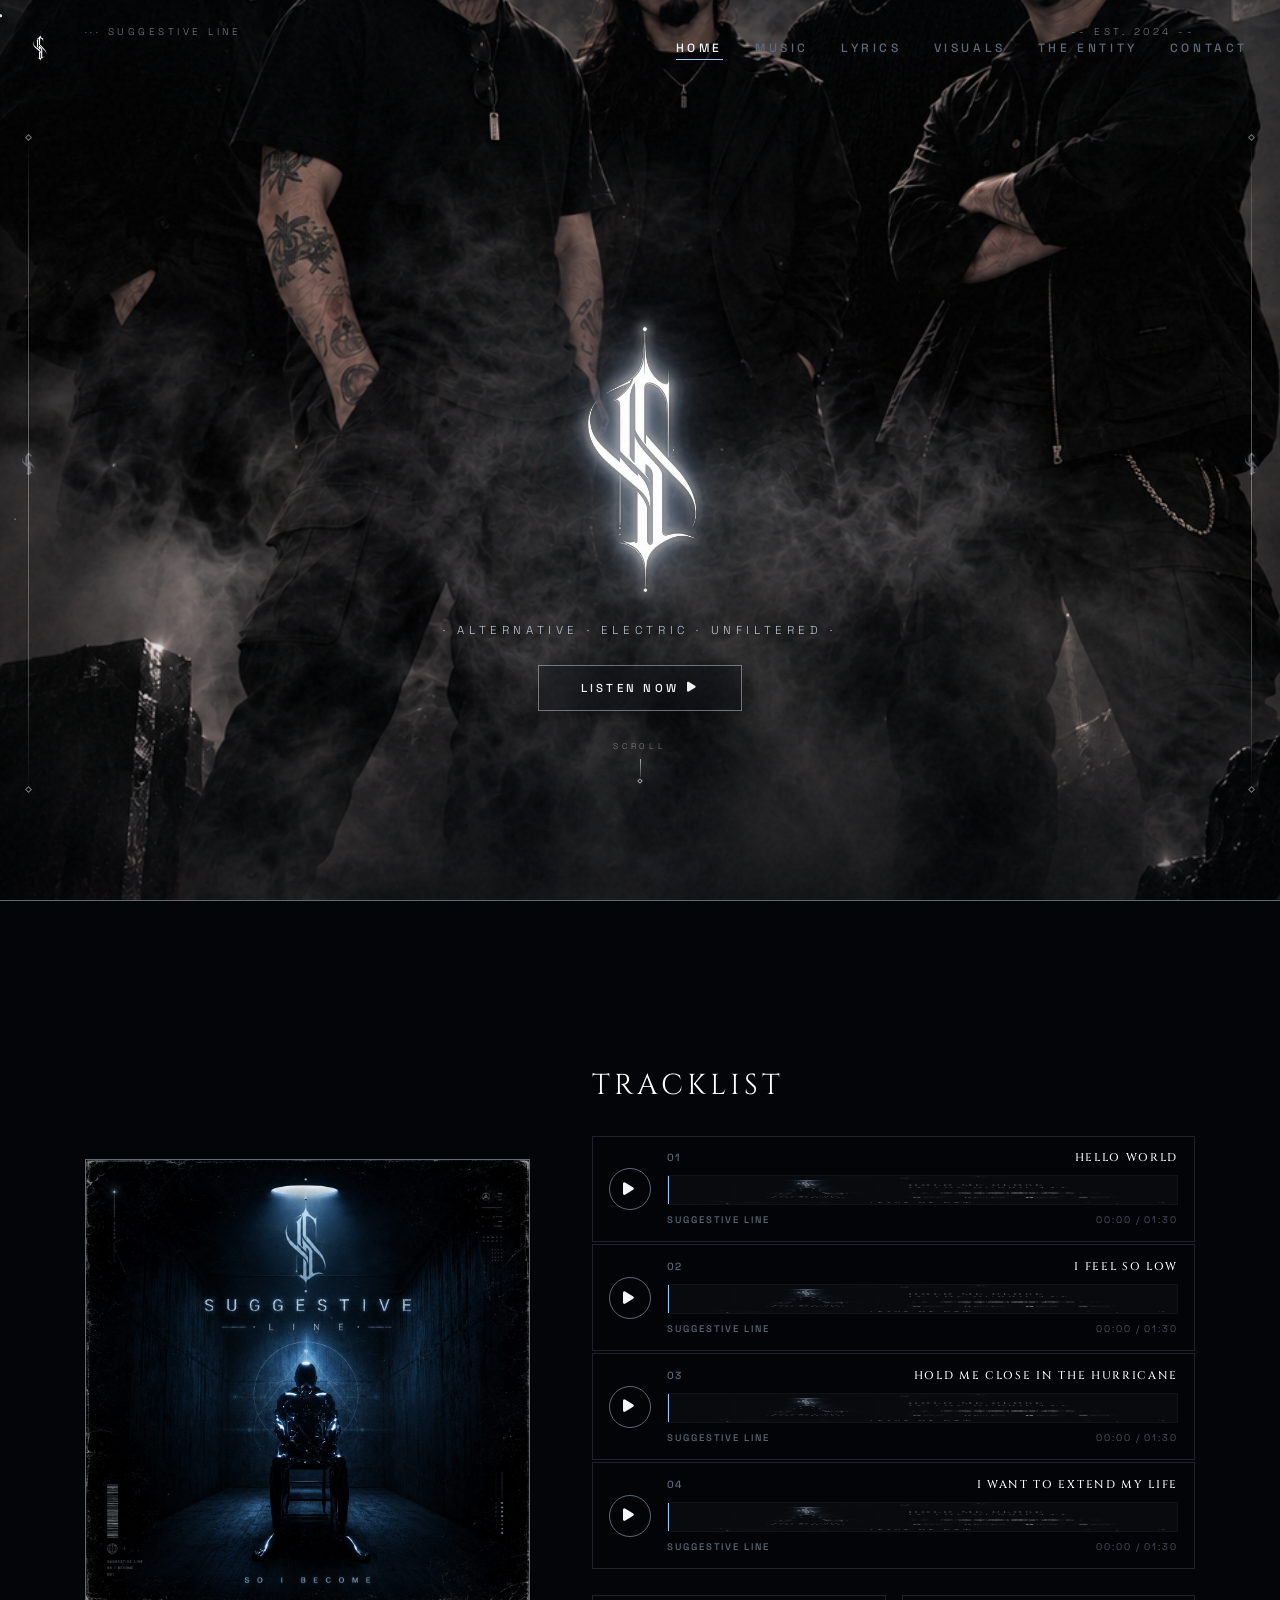
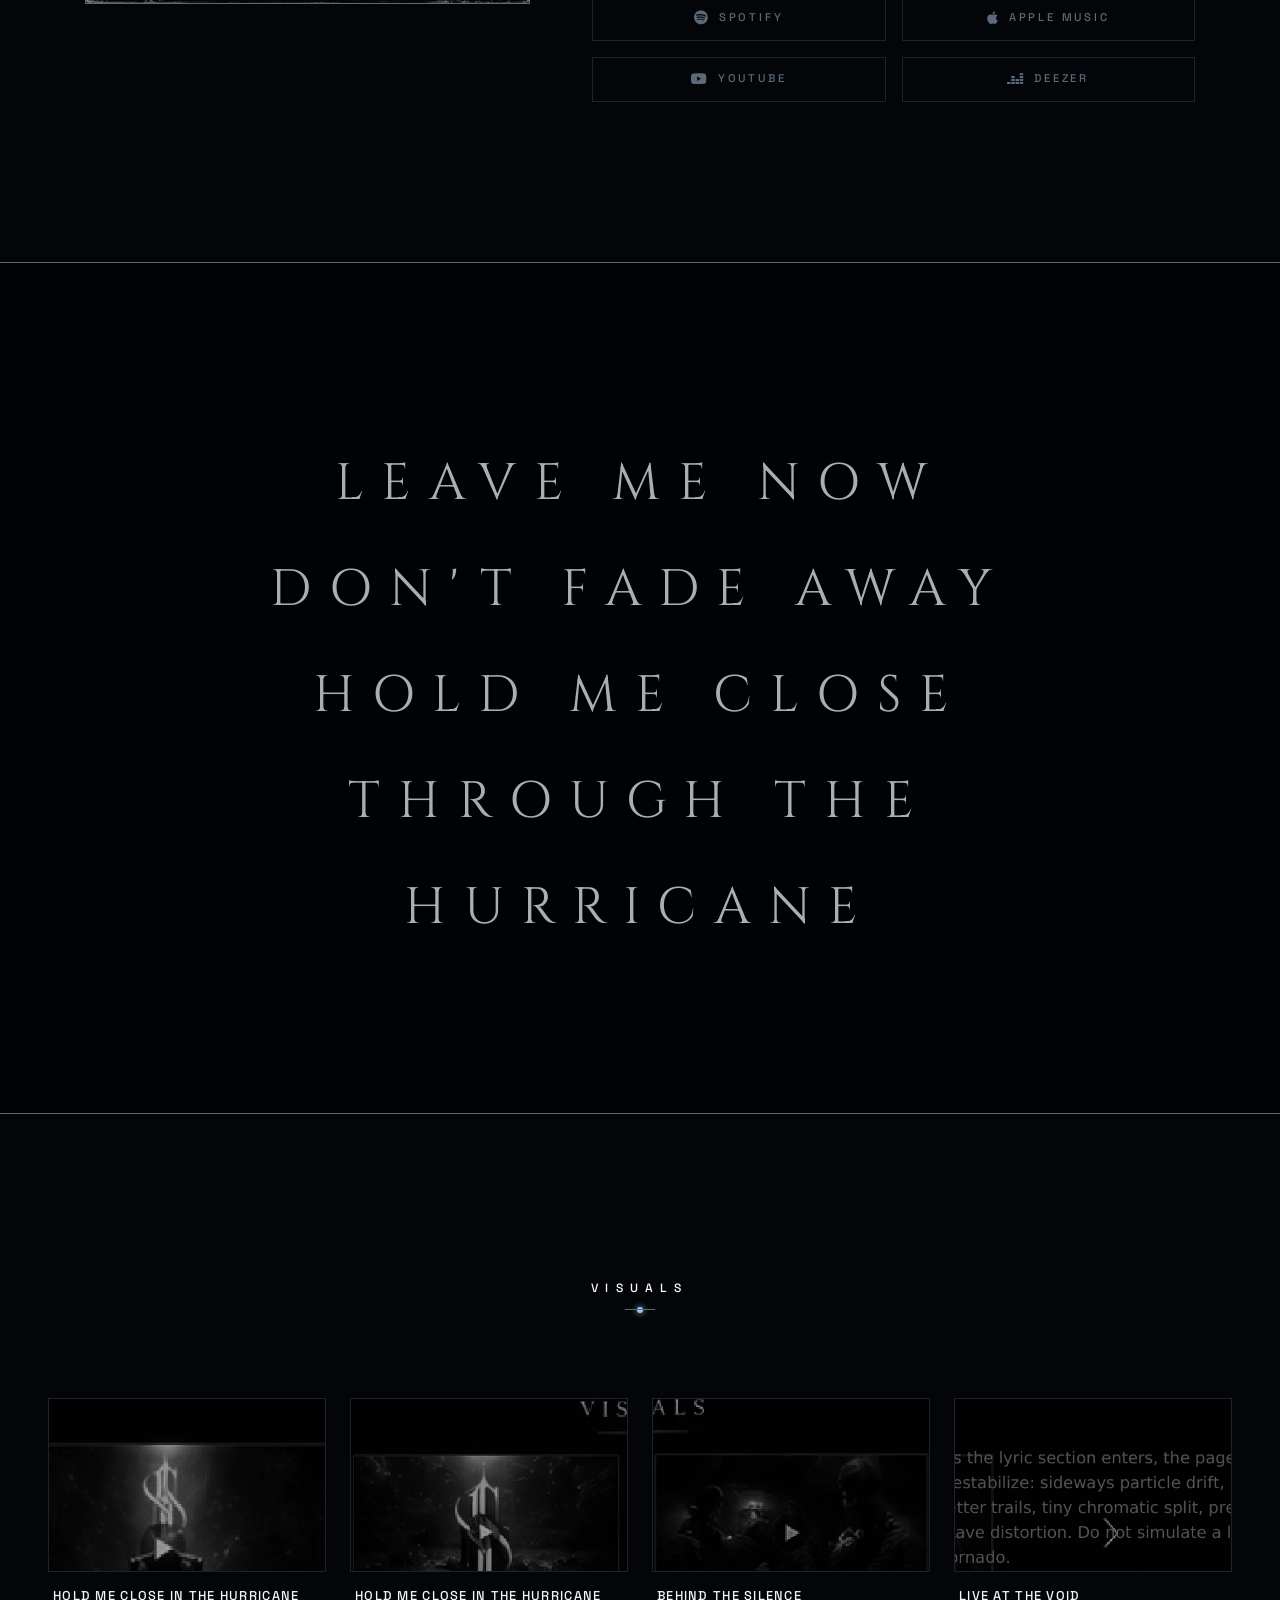
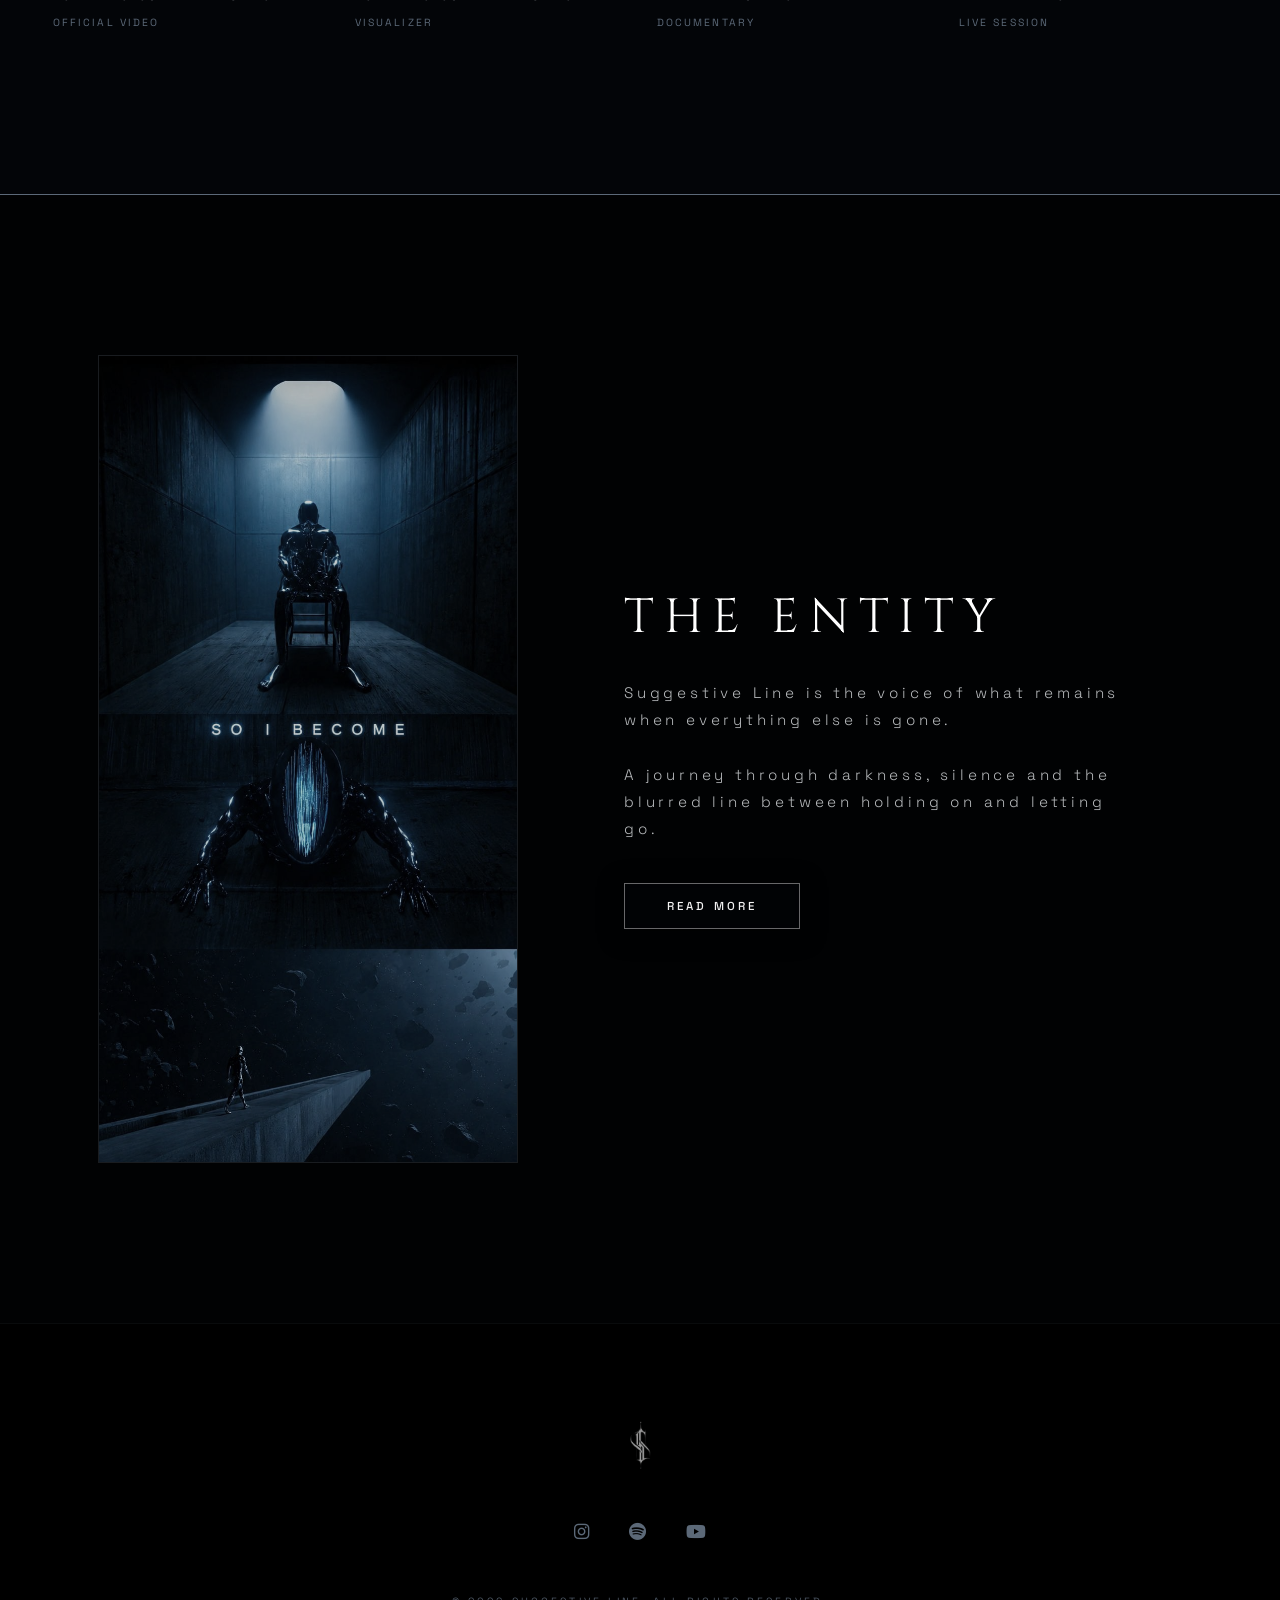
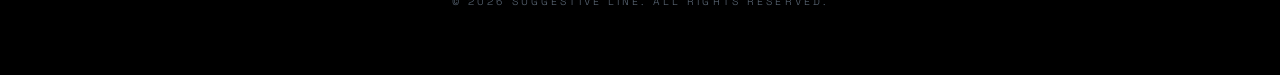
==== index.html @ e1aac6f3 "Lower hero logo and controls to clear vocalist face" ====
<!DOCTYPE html>
<html lang="en">
<head>
    <meta charset="UTF-8">
    <meta name="viewport" content="width=device-width, initial-scale=1.0">
    <title>SUGGESTIVE LINE - Hold Me Close in the Hurricane</title>
    
    <!-- SEO Meta Tags -->
    <meta name="description" content="Official website of Suggestive Line. Listen to the new single 'Hold Me Close in the Hurricane'. Atmospheric progressive metal / sci-fi brutalist visual experience.">
    <meta name="keywords" content="Suggestive Line, Hold Me Close in the Hurricane, Progressive Metal, Atmospheric Metal, Sci-fi metal, New Single, Visualizer">
    
    <!-- Google Fonts -->
    <link rel="preconnect" href="https://fonts.googleapis.com">
    <link rel="preconnect" href="https://fonts.gstatic.com" crossorigin>
    
    <!-- Bootstrap 4.6.2 CSS -->
    <link rel="stylesheet" href="https://cdn.jsdelivr.net/npm/bootstrap@4.6.2/dist/css/bootstrap.min.css" integrity="sha384-xOolHFLEh07PJGoPkLv1IbcEPTNtaed2xpHsD9ESMhqIYd0nLMwNLD69Npy4HI+N" crossorigin="anonymous">
    
    <!-- FontAwesome Icons -->
    <link rel="stylesheet" href="https://cdnjs.cloudflare.com/ajax/libs/font-awesome/6.4.0/css/all.min.css">
    
    <!-- Custom Style Sheet -->
    <link rel="stylesheet" href="style.css?v=9.1">
</head>
<body>

    <!-- Fixed Header Navigation -->
    <nav class="sl-navbar navbar navbar-expand-lg d-flex justify-content-between align-items-center">
        <!-- Logo Brand Mark -->
        <a class="navbar-brand m-0" href="#home" id="nav-brand-logo">
            <img src="assets/logo_transparent.png" alt="Suggestive Line Sigil Logo" class="logo-img">
        </a>
        
        <!-- Mobile Center Editorial Header -->
        <div class="sl-nav-center-brand d-block d-lg-none">
            <span>· SUGGESTIVE LINE ·</span>
        </div>
        
        <!-- Navigation Menu Links -->
        <ul class="sl-nav-links" id="navbar-menu">
            <li><a class="sl-nav-link active" href="#home">HOME</a></li>
            <li><a class="sl-nav-link" href="#music">MUSIC</a></li>
            <li><a class="sl-nav-link" href="#lyrics">LYRICS</a></li>
            <li><a class="sl-nav-link" href="#visuals">VISUALS</a></li>
            <li><a class="sl-nav-link" href="#entity">THE ENTITY</a></li>
            <li><a class="sl-nav-link" href="#contact">CONTACT</a></li>
        </ul>
        
        <!-- Mobile Menu Toggle Button -->
        <button class="sl-menu-toggle" id="menu-toggle-btn" aria-label="Toggle Navigation Menu">
            <i class="fas fa-bars"></i>
        </button>
    </nav>

    <!-- 02 HOMEPAGE HERO SECTION -->
    <section id="home" class="hero-section">
        <!-- 1. Background Layer: Pure Band Photography without UI elements -->
        <div class="hero-bg-container">
            <picture class="hero-picture">
                <source media="(max-width: 768px)" srcset="assets/hero_band_mobile.png?v=8.0">
                <source media="(orientation: portrait) and (max-width: 1024px)" srcset="assets/hero_band_mobile.png?v=8.0">
                <img src="assets/hero_band.jpg?v=8.0" alt="Suggestive Line Band" class="hero-band-bg">
            </picture>
        </div>
        
        <!-- 2. Dark Cinematic Lighting & Vignette Overlay -->
        <div class="hero-vignette-overlay"></div>
        
        <!-- 3. Atmospheric Dust Particles Canvas -->
        <canvas id="particles-canvas"></canvas>
        
        <!-- 4. Subtle Editorial Frame Decorations (Pure Code / CSS) -->
        <div class="hero-frame-decorations" aria-hidden="true">
            <div class="hero-frame-line hero-frame-left">
                <span class="hero-frame-marker top"></span>
                <span class="hero-frame-sigil center"><img src="assets/logo_transparent.png" alt="" class="frame-mini-logo"></span>
                <span class="hero-frame-marker bottom"></span>
            </div>
            <div class="hero-frame-line hero-frame-right">
                <span class="hero-frame-marker top"></span>
                <span class="hero-frame-sigil center"><img src="assets/logo_transparent.png" alt="" class="frame-mini-logo"></span>
                <span class="hero-frame-marker bottom"></span>
            </div>
            <div class="hero-top-editorial-left d-none d-md-block">··· SUGGESTIVE LINE</div>
            <div class="hero-top-editorial-right d-none d-md-block">-- EST. 2024 --</div>
        </div>
        
        <!-- 5. Interactive Central UI Content Layer (Logo, Tagline, Button, Scroll) -->
        <div class="hero-content-layer">
            <!-- Central Glowing SL Sigil Logo -->
            <div class="hero-main-logo-container">
                <img src="assets/logo_transparent.png" alt="Suggestive Line Sigil" class="hero-main-logo">
            </div>
            
            <!-- Band Tagline -->
            <p class="hero-tagline">· ALTERNATIVE · ELECTRIC · UNFILTERED ·</p>
            
            <!-- Single Interactive LISTEN NOW Button -->
            <div class="hero-btn-container">
                <button type="button" class="btn-sl hero-listen-btn" id="hero-play-btn" aria-label="Listen to Single">
                    LISTEN NOW <i class="fas fa-play ml-2"></i>
                </button>
            </div>
            
            <!-- Interactive Scroll Indicator -->
            <a href="#music" class="hero-scroll-indicator" aria-label="Scroll to music section">
                <span class="scroll-text">SCROLL</span>
                <span class="scroll-line"></span>
                <span class="scroll-diamond"></span>
            </a>
        </div>
    </section>

    <!-- 03 MUSIC / TRACKLIST SECTION -->
    <section id="music" class="single-section section-padding border-top-steel">
        <div class="container">
            <div class="row align-items-center">
                <!-- Left: Square Cover Art -->
                <div class="col-lg-5 col-12 d-flex justify-content-center mb-4 mb-lg-0">
                    <div class="artwork-container">
                        <img src="assets/cover.png" alt="Hold Me Close in the Hurricane - Album Art" class="artwork-img">
                    </div>
                </div>
                
                <!-- Right: Tracklist Player + Streaming -->
                <div class="col-lg-7 col-12">
                    <div class="release-content text-spaced">
                        <h2 class="release-title font-heading text-white" style="font-size: clamp(1.2rem, 2.5vw, 1.8rem); margin-bottom: 2rem;">TRACKLIST</h2>
                        
                        <!-- Hidden audio elements -->
                        <audio id="track-audio-0" preload="auto"><source src="assets/track_01_hello_world.mp3" type="audio/mpeg"></audio>
                        <audio id="track-audio-1" preload="auto"><source src="assets/track_02_i_feel_so_low.mp3" type="audio/mpeg"></audio>
                        <audio id="track-audio-2" preload="auto"><source src="assets/audio.mp3" type="audio/mpeg"></audio>
                        <audio id="track-audio-3" preload="auto"><source src="assets/track_04_extend_my_life.mp3" type="audio/mpeg"></audio>

                        <!-- Track 1: Hello World -->
                        <div class="sc-player track-player" data-track-index="0">
                            <button class="sc-play-btn track-play-btn" data-track-index="0" aria-label="Play Hello World">
                                <i class="fas fa-play"></i>
                            </button>
                            <div class="sc-player-body">
                                <div class="sc-track-info">
                                    <span class="sc-track-number">01</span>
                                    <span class="sc-track-title font-heading text-white">HELLO WORLD</span>
                                </div>
                                <div class="sc-waveform-container track-waveform" data-track-index="0">
                                    <div class="sc-waveform-progress track-progress" data-track-index="0"></div>
                                    <img src="assets/waveform_transparent.png" alt="Waveform" class="sc-waveform-img">
                                </div>
                                <div class="sc-meta">
                                    <span class="sc-artist">SUGGESTIVE LINE</span>
                                    <span class="sc-time track-time" data-track-index="0">00:00 / 01:30</span>
                                </div>
                            </div>
                        </div>

                        <!-- Track 2: I Feel So Low -->
                        <div class="sc-player track-player" data-track-index="1">
                            <button class="sc-play-btn track-play-btn" data-track-index="1" aria-label="Play I Feel So Low">
                                <i class="fas fa-play"></i>
                            </button>
                            <div class="sc-player-body">
                                <div class="sc-track-info">
                                    <span class="sc-track-number">02</span>
                                    <span class="sc-track-title font-heading text-white">I FEEL SO LOW</span>
                                </div>
                                <div class="sc-waveform-container track-waveform" data-track-index="1">
                                    <div class="sc-waveform-progress track-progress" data-track-index="1"></div>
                                    <img src="assets/waveform_transparent.png" alt="Waveform" class="sc-waveform-img">
                                </div>
                                <div class="sc-meta">
                                    <span class="sc-artist">SUGGESTIVE LINE</span>
                                    <span class="sc-time track-time" data-track-index="1">00:00 / 01:30</span>
                                </div>
                            </div>
                        </div>

                        <!-- Track 3: Hold Me Close in the Hurricane -->
                        <div class="sc-player track-player" data-track-index="2">
                            <button class="sc-play-btn track-play-btn" data-track-index="2" aria-label="Play Hold Me Close in the Hurricane">
                                <i class="fas fa-play"></i>
                            </button>
                            <div class="sc-player-body">
                                <div class="sc-track-info">
                                    <span class="sc-track-number">03</span>
                                    <span class="sc-track-title font-heading text-white">HOLD ME CLOSE IN THE HURRICANE</span>
                                </div>
                                <div class="sc-waveform-container track-waveform" data-track-index="2">
                                    <div class="sc-waveform-progress track-progress" data-track-index="2"></div>
                                    <img src="assets/waveform_transparent.png" alt="Waveform" class="sc-waveform-img">
                                </div>
                                <div class="sc-meta">
                                    <span class="sc-artist">SUGGESTIVE LINE</span>
                                    <span class="sc-time track-time" data-track-index="2">00:00 / 01:30</span>
                                </div>
                            </div>
                        </div>

                        <!-- Track 4: I Want to Extend My Life -->
                        <div class="sc-player track-player" data-track-index="3">
                            <button class="sc-play-btn track-play-btn" data-track-index="3" aria-label="Play I Want to Extend My Life">
                                <i class="fas fa-play"></i>
                            </button>
                            <div class="sc-player-body">
                                <div class="sc-track-info">
                                    <span class="sc-track-number">04</span>
                                    <span class="sc-track-title font-heading text-white">I WANT TO EXTEND MY LIFE</span>
                                </div>
                                <div class="sc-waveform-container track-waveform" data-track-index="3">
                                    <div class="sc-waveform-progress track-progress" data-track-index="3"></div>
                                    <img src="assets/waveform_transparent.png" alt="Waveform" class="sc-waveform-img">
                                </div>
                                <div class="sc-meta">
                                    <span class="sc-artist">SUGGESTIVE LINE</span>
                                    <span class="sc-time track-time" data-track-index="3">00:00 / 01:30</span>
                                </div>
                            </div>
                        </div>
                        
                        <!-- Streaming Platform Buttons -->
                        <div class="streaming-grid mt-4" id="streaming-buttons">
                            <a href="https://spotify.com" target="_blank" rel="noopener noreferrer" class="btn-stream" id="spotify-btn">
                                <i class="fab fa-spotify"></i> SPOTIFY
                            </a>
                            <a href="https://music.apple.com" target="_blank" rel="noopener noreferrer" class="btn-stream" id="apple-btn">
                                <i class="fab fa-apple"></i> APPLE MUSIC
                            </a>
                            <a href="https://www.youtube.com/@SuggestiveLine" target="_blank" rel="noopener noreferrer" class="btn-stream" id="youtube-btn">
                                <i class="fab fa-youtube"></i> YOUTUBE
                            </a>
                            <a href="https://deezer.com" target="_blank" rel="noopener noreferrer" class="btn-stream" id="deezer-btn">
                                <i class="fab fa-deezer"></i> DEEZER
                            </a>
                        </div>
                    </div>
                </div>
            </div>
        </div>
    </section>

    <!-- 04 LYRICS / HURRICANE STRIP SECTION -->
    <section id="lyrics" class="lyrics-section section-padding border-top-steel border-bottom-steel">
        <!-- Floating Canvas Particles -->
        <canvas id="particles-canvas-lyrics" style="position: absolute; top:0; left:0; width:100%; height:100%; pointer-events:none; z-index:1; opacity: 0.4;"></canvas>
        
        <div class="container">
            <div class="lyrics-container" id="lyrics-sync-container">
                <!-- Large Spaced Lyrics (5 Lines matching their layout) -->
                <div class="lyric-line" data-time="3.5">LEAVE ME NOW</div>
                <div class="lyric-line" data-time="7.0">DON'T FADE AWAY</div>
                <div class="lyric-line" data-time="10.5">HOLD ME CLOSE</div>
                <div class="lyric-line" data-time="14.0">THROUGH THE</div>
                <div class="lyric-line" data-time="18.0">HURRICANE</div>
            </div>
        </div>
    </section>

    <!-- 05 VISUALS GALLERY SECTION -->
    <section id="visuals" class="visuals-section section-padding">
        <div class="container-fluid px-md-5">
            <!-- Centered Header -->
            <div class="section-title-wrapper text-spaced">
                <h2 class="section-title text-white">VISUALS</h2>
            </div>
            
            <!-- Video Cards Row -->
            <div class="video-grid">
                <!-- Card 1 -->
                <div class="video-card" id="video-card-1">
                    <div class="video-thumbnail-wrapper">
                        <img src="assets/video_card_1.png" alt="Hold Me Close in the Hurricane Official Video Thumbnail" class="video-img">
                        <div class="video-play-overlay">
                            <div class="video-play-btn"><i class="fas fa-play"></i></div>
                        </div>
                    </div>
                    <div class="video-info text-spaced">
                        <h3 class="video-title">Hold Me Close in the Hurricane</h3>
                        <span class="video-category">Official Video</span>
                    </div>
                </div>
                
                <!-- Card 2 -->
                <div class="video-card" id="video-card-2">
                    <div class="video-thumbnail-wrapper">
                        <img src="assets/video_card_2.png" alt="Hold Me Close in the Hurricane Visualizer Thumbnail" class="video-img">
                        <div class="video-play-overlay">
                            <div class="video-play-btn"><i class="fas fa-play"></i></div>
                        </div>
                    </div>
                    <div class="video-info text-spaced">
                        <h3 class="video-title">Hold Me Close in the Hurricane</h3>
                        <span class="video-category">Visualizer</span>
                    </div>
                </div>
                
                <!-- Card 3 -->
                <div class="video-card" id="video-card-3">
                    <div class="video-thumbnail-wrapper">
                        <img src="assets/video_card_3.png" alt="Behind the Silence Documentary Thumbnail" class="video-img">
                        <div class="video-play-overlay">
                            <div class="video-play-btn"><i class="fas fa-play"></i></div>
                        </div>
                    </div>
                    <div class="video-info text-spaced">
                        <h3 class="video-title">Behind the Silence</h3>
                        <span class="video-category">Documentary</span>
                    </div>
                </div>
                
                <!-- Card 4 -->
                <div class="video-card" id="video-card-4">
                    <div class="video-thumbnail-wrapper">
                        <img src="assets/video_card_4.png" alt="Live at the Void Live Session Thumbnail" class="video-img">
                        <div class="video-play-overlay">
                            <div class="video-play-btn"><i class="fas fa-play"></i></div>
                        </div>
                    </div>
                    <div class="video-info text-spaced">
                        <h3 class="video-title">Live at the Void</h3>
                        <span class="video-category">Live Session</span>
                    </div>
                </div>
            </div>
        </div>
    </section>

    <!-- 06 THE ENTITY SECTION -->
    <section id="entity" class="entity-section section-padding border-top-steel">
        <div class="container">
            <div class="row align-items-center">
                <!-- Left: Portrait Character Art -->
                <div class="col-lg-5 col-12 d-flex justify-content-center">
                    <div class="entity-portrait-container">
                        <img src="assets/entity_portrait.png" alt="Faceless entity portrait in shadows" class="entity-portrait-img">
                    </div>
                </div>
                
                <!-- Right: Lore manifesto -->
                <div class="col-lg-7 col-12">
                    <div class="entity-content">
                        <h2 class="entity-heading font-heading text-white text-spaced">THE ENTITY</h2>
                        <p class="entity-copy text-spaced">
                            Suggestive Line is the voice of what remains when everything else is gone.<br><br>
                            A journey through darkness, silence and the blurred line between holding on and letting go.
                        </p>
                        <div>
                            <a href="#contact" class="btn-sl" id="read-more-btn">READ MORE</a>
                        </div>
                    </div>
                </div>
            </div>
        </div>
    </section>

    <!-- CONTACT / FOOTER SECTION -->
    <section id="contact" class="footer-section">
        <div class="container text-center">
            <!-- Center Sigil -->
            <div class="footer-logo-container">
                <a href="#home">
                    <img src="assets/logo_transparent.png" alt="Suggestive Line Sigil" class="footer-logo">
                </a>
            </div>
            
            <!-- Social links -->
            <ul class="footer-social-links">
                <li><a href="https://www.instagram.com/suggestiveline" target="_blank" rel="noopener noreferrer" class="footer-social-link" aria-label="Instagram"><i class="fab fa-instagram"></i></a></li>
                <li><a href="https://open.spotify.com" target="_blank" rel="noopener noreferrer" class="footer-social-link" aria-label="Spotify"><i class="fab fa-spotify"></i></a></li>
                <li><a href="https://www.youtube.com/@SuggestiveLine" target="_blank" rel="noopener noreferrer" class="footer-social-link" aria-label="YouTube"><i class="fab fa-youtube"></i></a></li>
            </ul>
            
            <!-- Quiet Copyright -->
            <p class="footer-legal m-0 text-spaced">
                &copy; 2026 SUGGESTIVE LINE. ALL RIGHTS RESERVED.
            </p>
        </div>
    </section>

    <!-- Interactive Lightbox Video Modal -->
    <div class="sl-video-modal" id="video-lightbox-modal">
        <div class="sl-video-modal-content">
            <button class="sl-video-modal-close" aria-label="Close Video modal">CLOSE [X]</button>
            <iframe class="sl-video-modal-iframe" src="" allow="autoplay; encrypted-media" allowfullscreen></iframe>
        </div>
    </div>

    <!-- Bootstrap 4 dependencies and script -->
    <script src="https://cdn.jsdelivr.net/npm/jquery@3.5.1/dist/jquery.slim.min.js" integrity="sha384-DfXdz2htPH0lsSSs5nCTpuj/zy4C+OGpamoFVy38MVBnE+IbbVYUew+OrCXaRkfj" crossorigin="anonymous"></script>
    <script src="https://cdn.jsdelivr.net/npm/bootstrap@4.6.2/dist/js/bootstrap.bundle.min.js" integrity="sha384-Fy6S3B9q64WdZWQUiU+q4/2Lc9npb8tCaSX9FK7E8HnRr0Jz8D6OP9dO5Vg3Q9ct" crossorigin="anonymous"></script>
    
    <!-- Custom JavaScript Interactions -->
    <script src="script.js?v=9.0"></script>
    
    <!-- Audio-lyrics bridge script (Optional extra for lyrics canvas) -->
    <script>
        // Set up separate lyrics section particle flow (slower, floating drift)
        const canvasL = document.getElementById("particles-canvas-lyrics");
        if (canvasL) {
            const ctxL = canvasL.getContext("2d");
            let particlesL = [];
            
            const resizeL = () => {
                canvasL.width = canvasL.parentElement.offsetWidth;
                canvasL.height = canvasL.parentElement.offsetHeight;
            };
            resizeL();
            window.addEventListener("resize", resizeL);
            
            class FloatingDebris {
                constructor() {
                    this.reset();
                    this.y = Math.random() * canvasL.height;
                }
                reset() {
                    this.x = Math.random() * canvasL.width;
                    this.y = canvasL.height + 20;
                    this.size = Math.random() * 2 + 0.5;
                    this.speedY = -(Math.random() * 0.4 + 0.1);
                    this.speedX = Math.random() * 0.4 - 0.2;
                    this.opacity = Math.random() * 0.3 + 0.1;
                }
                update() {
                    this.y += this.speedY;
                    this.x += this.speedX;
                    if (this.y < -20 || this.x < -20 || this.x > canvasL.width + 20) {
                        this.reset();
                    }
                }
                draw() {
                    ctxL.beginPath();
                    ctxL.fillStyle = `rgba(157, 199, 255, ${this.opacity})`;
                    ctxL.arc(this.x, this.y, this.size, 0, Math.PI*2);
                    ctxL.fill();
                }
            }
            
            for(let i=0; i<30; i++) {
                particlesL.push(new FloatingDebris());
            }
            
            const animateL = () => {
                ctxL.clearRect(0, 0, canvasL.width, canvasL.height);
                particlesL.forEach(p => {
                    p.update();
                    p.draw();
                });
                requestAnimationFrame(animateL);
            };
            
            if(!window.matchMedia("(prefers-reduced-motion: reduce)").matches) {
                animateL();
            }
        }
    </script>
</body>
</html>
---- style.css ----
/*
  SUGGESTIVE LINE - WEB STYLE SHEET
  Visual System + Web Direction
  Mood: Dark, brutalist editorial, cinematic atmospheric sci-fi.
*/

@import url('https://fonts.googleapis.com/css2?family=Cinzel:wght@400;600;700&family=Space+Grotesk:wght@300;400;500;700&display=swap');

:root {
    --void: #030508;
    --bone-white: #F4F7FA;
    --spectral-blue: #9DC7FF;
    --spectral-blue-glow: rgba(157, 199, 255, 0.45);
    --steel: #5C6978;
    --steel-dark: #1E232B;
    --transition-slow: all 0.8s cubic-bezier(0.16, 1, 0.3, 1);
    --transition-medium: all 0.4s cubic-bezier(0.16, 1, 0.3, 1);
    --font-heading: 'Cinzel', Georgia, serif;
    --font-ui: 'Space Grotesk', sans-serif;
}

/* Base Settings */
html, body {
    background-color: var(--void);
    color: var(--bone-white);
    font-family: var(--font-ui);
    font-weight: 300;
    margin: 0;
    padding: 0;
    overflow-x: hidden;
    scroll-behavior: smooth;
    line-height: 1.6;
}

/* Subtle Film Grain Texture Overlay */
body::before {
    content: "";
    position: fixed;
    top: 0;
    left: 0;
    width: 100vw;
    height: 100vh;
    opacity: 0.035;
    pointer-events: none;
    z-index: 9999;
    background-image: url("data:image/svg+xml,%3Csvg viewBox='0 0 200 200' xmlns='http://www.w3.org/2000/svg'%3E%3Cfilter id='noiseFilter'%3E%3CfeTurbulence type='fractalNoise' baseFrequency='0.85' numOctaves='3' stitchTiles='stitch'/%3E%3C/filter%3E%3Crect width='100%25' height='100%25' filter='url(%23noiseFilter)'/%3E%3C/svg%3E");
}

/* Scrollbar Style */
::-webkit-scrollbar {
    width: 5px;
    height: 5px;
}
::-webkit-scrollbar-track {
    background: var(--void);
}
::-webkit-scrollbar-thumb {
    background: var(--steel);
    border-radius: 2px;
}
::-webkit-scrollbar-thumb:hover {
    background: var(--spectral-blue);
}

/* Utility Layouts & Typography */
.text-spaced {
    letter-spacing: 0.25em;
}
.text-spaced-lg {
    letter-spacing: 0.45em;
}
.text-steel {
    color: var(--steel);
}
.text-spectral {
    color: var(--spectral-blue);
}
.font-heading {
    font-family: var(--font-heading);
}
.border-steel {
    border: 1px solid var(--steel);
}
.border-bottom-steel {
    border-bottom: 1px solid var(--steel);
}
.border-top-steel {
    border-top: 1px solid var(--steel);
}

/* Custom Spacing */
.section-padding {
    padding-top: 10rem;
    padding-bottom: 10rem;
}
@media (max-width: 768px) {
    .section-padding {
        padding-top: 6rem;
        padding-bottom: 6rem;
    }
}

/* Floating Particles Canvas */
#particles-canvas {
    position: absolute;
    top: 0;
    left: 0;
    width: 100%;
    height: 100%;
    pointer-events: none;
    z-index: 5;
}

/* Fixed Navigation Header */
.sl-navbar {
    position: fixed;
    top: 0;
    left: 0;
    width: 100%;
    z-index: 1000;
    padding: 1.5rem 2rem;
    transition: var(--transition-medium);
    border-bottom: 1px solid transparent;
}
.sl-navbar.scrolled {
    background-color: rgba(3, 5, 8, 0.85);
    backdrop-filter: blur(12px);
    -webkit-backdrop-filter: blur(12px);
    padding: 1rem 2rem;
    border-bottom: 1px solid rgba(92, 105, 120, 0.15);
}
.sl-navbar .navbar-brand img {
    height: 35px;
    width: auto;
    transition: var(--transition-slow);
    filter: drop-shadow(0 0 0px transparent);
}
.sl-navbar .navbar-brand:hover img {
    transform: scale(1.05);
    filter: drop-shadow(0 0 10px var(--spectral-blue-glow));
}
.sl-nav-links {
    list-style: none;
    margin: 0;
    padding: 0;
    display: flex;
    gap: 2rem;
}
.sl-nav-link {
    font-size: 0.75rem;
    font-weight: 500;
    text-transform: uppercase;
    letter-spacing: 0.3em;
    color: var(--steel);
    text-decoration: none !important;
    transition: var(--transition-medium);
    position: relative;
    padding-bottom: 4px;
}
.sl-nav-link::after {
    content: "";
    position: absolute;
    bottom: 0;
    left: 0;
    width: 0;
    height: 1px;
    background-color: var(--spectral-blue);
    transition: var(--transition-medium);
}
.sl-nav-link:hover {
    color: var(--bone-white);
}
.sl-nav-link:hover::after {
    width: 100%;
}
.sl-nav-link.active {
    color: var(--bone-white);
}
.sl-nav-link.active::after {
    width: 100%;
}

/* Mobile Menu Toggle */
.sl-menu-toggle {
    display: none;
    background: none;
    border: none;
    color: var(--bone-white);
    font-size: 1.5rem;
    cursor: pointer;
    padding: 0;
}
@media (max-width: 991px) {
    .sl-menu-toggle {
        display: block;
    }
    .sl-nav-links {
        display: none;
        flex-direction: column;
        position: absolute;
        top: 100%;
        left: 0;
        width: 100%;
        background-color: var(--void);
        border-bottom: 1px solid var(--steel);
        padding: 2rem;
        gap: 1.5rem;
    }
    .sl-nav-links.active {
        display: flex;
    }
}

/* Hero Section */
.hero-section {
    position: relative;
    height: 100vh;
    height: 100svh;
    min-height: 700px;
    width: 100%;
    display: flex;
    align-items: center;
    justify-content: center;
    overflow: hidden;
    padding: 0;
    margin: 0;
    background-color: var(--void);
}

/* 1. Background image layer */
.hero-bg-container {
    position: absolute;
    top: 0;
    left: 0;
    width: 100%;
    height: 100%;
    z-index: 1;
    overflow: hidden;
}

.hero-picture {
    display: block;
    width: 100%;
    height: 100%;
}

.hero-band-bg {
    width: 100%;
    height: 100%;
    object-fit: cover;
    object-position: center center;
    display: block;
    user-select: none;
    pointer-events: none;
    filter: contrast(1.03) brightness(0.98);
}

/* Mobile Center Editorial Header in Navbar */
.sl-nav-center-brand {
    font-size: 0.65rem;
    font-weight: 500;
    letter-spacing: 0.35em;
    color: rgba(244, 247, 250, 0.7);
    text-transform: uppercase;
    pointer-events: none;
    user-select: none;
}

/* 2. Subtle Cinematic Lighting & Vignette Overlay */
.hero-vignette-overlay {
    position: absolute;
    top: 0;
    left: 0;
    width: 100%;
    height: 100%;
    z-index: 2;
    pointer-events: none;
    background: linear-gradient(
        180deg,
        rgba(2, 5, 8, 0.35) 0%,
        rgba(2, 5, 8, 0.0) 25%,
        rgba(2, 5, 8, 0.0) 65%,
        rgba(2, 5, 8, 0.5) 100%
    );
}

/* 3. Atmospheric Dust Canvas */
#particles-canvas {
    position: absolute;
    top: 0;
    left: 0;
    width: 100%;
    height: 100%;
    pointer-events: none;
    z-index: 3;
}

/* 4. Editorial Frame Decorations (Pure Code / CSS) */
.hero-frame-decorations {
    position: absolute;
    top: 0;
    left: 0;
    width: 100%;
    height: 100%;
    pointer-events: none;
    z-index: 4;
    overflow: hidden;
}

.hero-frame-line {
    position: absolute;
    top: 15%;
    bottom: 12%;
    width: 1px;
    background: linear-gradient(
        180deg,
        transparent 0%,
        rgba(255, 255, 255, 0.22) 15%,
        rgba(255, 255, 255, 0.35) 50%,
        rgba(255, 255, 255, 0.22) 85%,
        transparent 100%
    );
    display: flex;
    flex-direction: column;
    align-items: center;
    justify-content: space-between;
}
.hero-frame-left {
    left: 28px;
}
.hero-frame-right {
    right: 28px;
}

.hero-frame-marker {
    width: 5px;
    height: 5px;
    border: 1px solid rgba(255, 255, 255, 0.45);
    transform: rotate(45deg);
    background: var(--void);
}
.hero-frame-sigil {
    width: 16px;
    height: auto;
    opacity: 0.5;
    filter: drop-shadow(0 0 4px rgba(157, 199, 255, 0.35));
}
.frame-mini-logo {
    width: 14px;
    height: auto;
    display: block;
}

.hero-top-editorial-left {
    position: absolute;
    top: 24px;
    left: 85px;
    font-family: var(--font-ui);
    font-size: 0.62rem;
    letter-spacing: 0.35em;
    color: rgba(220, 230, 245, 0.55);
    text-transform: uppercase;
}
.hero-top-editorial-right {
    position: absolute;
    top: 24px;
    right: 85px;
    font-family: var(--font-ui);
    font-size: 0.62rem;
    letter-spacing: 0.35em;
    color: rgba(220, 230, 245, 0.55);
    text-transform: uppercase;
}

/* 5. Central UI Content Layer */
.hero-content-layer {
    position: relative;
    z-index: 10;
    display: flex;
    flex-direction: column;
    align-items: center;
    justify-content: center;
    text-align: center;
    width: 100%;
    max-width: 900px;
    padding: 0 1.5rem;
    margin-top: 14vh;
    top: clamp(24px, 4vh, 40px);
}

/* Central Glowing Isotype */
.hero-main-logo-container {
    width: clamp(90px, 9.5vw, 130px);
    max-width: 130px;
    display: flex;
    justify-content: center;
    align-items: center;
    margin-bottom: 0.8rem;
    transition: transform 0.3s ease;
}

.hero-main-logo {
    width: 100%;
    height: auto;
    object-fit: contain;
    filter: 
        drop-shadow(0 0 4px rgba(255, 255, 255, 0.95))
        drop-shadow(0 0 14px rgba(190, 215, 255, 0.55))
        drop-shadow(0 0 32px rgba(140, 180, 220, 0.3));
    animation: logo-aura-breathe 6s ease-in-out infinite alternate;
}

@keyframes logo-aura-breathe {
    0% {
        filter: 
            drop-shadow(0 0 3px rgba(255, 255, 255, 0.85))
            drop-shadow(0 0 12px rgba(190, 215, 255, 0.45))
            drop-shadow(0 0 26px rgba(140, 180, 220, 0.25));
    }
    100% {
        filter: 
            drop-shadow(0 0 5px rgba(255, 255, 255, 1.0))
            drop-shadow(0 0 18px rgba(200, 225, 255, 0.7))
            drop-shadow(0 0 40px rgba(160, 200, 245, 0.45));
    }
}

/* Tagline */
.hero-tagline {
    font-family: var(--font-ui);
    font-size: clamp(0.55rem, 1.0vw, 0.72rem);
    letter-spacing: 0.4em;
    color: rgba(225, 235, 248, 0.85);
    text-transform: uppercase;
    margin: 0.4rem 0 1.6rem 0;
    text-shadow: 0 2px 10px rgba(0, 0, 0, 0.9);
}

/* Button Container */
.hero-btn-container {
    margin-bottom: 1.8rem;
}

/* Minimalist LISTEN NOW Button */
button.btn-sl {
    font-family: var(--font-ui);
}
.btn-sl {
    display: inline-flex;
    align-items: center;
    justify-content: center;
    padding: 0.8rem 2.6rem;
    font-size: 0.72rem;
    font-weight: 500;
    text-transform: uppercase;
    letter-spacing: 0.28em;
    color: rgba(255, 255, 255, 0.95);
    background: rgba(5, 8, 12, 0.35);
    border: 1px solid rgba(255, 255, 255, 0.4);
    backdrop-filter: blur(8px);
    -webkit-backdrop-filter: blur(8px);
    border-radius: 0;
    text-decoration: none !important;
    transition: var(--transition-medium);
    cursor: pointer;
    outline: none;
    position: relative;
    box-shadow: 0 4px 25px rgba(0, 0, 0, 0.6);
}
.btn-sl:hover, .btn-sl:focus {
    color: #ffffff;
    background: rgba(255, 255, 255, 0.1);
    border-color: rgba(255, 255, 255, 0.85);
    box-shadow: 0 0 25px rgba(157, 199, 255, 0.35);
    transform: translateY(-2px);
}
.btn-sl.playing {
    border-color: var(--spectral-blue);
    background: rgba(157, 199, 255, 0.15);
    color: #ffffff;
    box-shadow: 0 0 25px var(--spectral-blue-glow);
}

/* Code-Rendered Scroll Indicator */
.hero-scroll-indicator {
    display: flex;
    flex-direction: column;
    align-items: center;
    text-decoration: none !important;
    color: rgba(255, 255, 255, 0.45);
    transition: color 0.3s ease;
    cursor: pointer;
}
.hero-scroll-indicator .scroll-text {
    font-size: 0.52rem;
    text-transform: uppercase;
    letter-spacing: 0.45em;
    margin-bottom: 6px;
}
.hero-scroll-indicator .scroll-line {
    width: 1px;
    height: 18px;
    background: linear-gradient(180deg, rgba(255, 255, 255, 0.6), rgba(255, 255, 255, 0.15));
}
.hero-scroll-indicator .scroll-diamond {
    width: 4px;
    height: 4px;
    border: 1px solid rgba(255, 255, 255, 0.6);
    transform: rotate(45deg);
    margin-top: 2px;
}
.hero-scroll-indicator:hover {
    color: rgba(255, 255, 255, 0.95);
}
.hero-scroll-indicator:hover .scroll-diamond {
    border-color: var(--spectral-blue);
    box-shadow: 0 0 6px var(--spectral-blue-glow);
}

/* Mobile & Tablet Portrait Adjustments */
@media (max-width: 991px) {
    .sl-navbar {
        padding: calc(1rem + env(safe-area-inset-top, 0px)) 1.5rem 1rem 1.5rem;
    }
}

@media (max-width: 768px), (orientation: portrait) and (max-width: 1024px) {
    .hero-section {
        min-height: 100vh;
        min-height: 100svh;
        height: 100svh;
        padding-top: env(safe-area-inset-top, 0px);
        padding-bottom: env(safe-area-inset-bottom, 0px);
    }
    
    .hero-content-layer {
        margin-top: 22vh;
        top: clamp(12px, 2vh, 20px);
        padding: 0 1rem;
    }
    
    .hero-main-logo-container {
        width: clamp(75px, 20vw, 100px);
        max-width: 100px;
        margin-bottom: 0.6rem;
    }
    
    .hero-tagline {
        font-size: 0.55rem;
        letter-spacing: 0.28em;
        margin: 0.4rem 0 1.4rem 0;
    }
    
    .btn-sl.hero-listen-btn {
        min-height: 48px;
        min-width: 200px;
        font-size: 0.72rem;
        letter-spacing: 0.28em;
        padding: 0.75rem 2rem;
    }
    
    .hero-frame-left {
        left: 12px;
    }
    .hero-frame-right {
        right: 12px;
    }
}

@media (max-width: 480px) {
    .sl-navbar {
        padding: calc(0.8rem + env(safe-area-inset-top, 0px)) 1.2rem 0.8rem 1.2rem;
    }
    .sl-navbar .navbar-brand img {
        height: 28px;
    }
    .sl-nav-center-brand {
        font-size: 0.58rem;
        letter-spacing: 0.28em;
    }
    .sl-menu-toggle {
        font-size: 1.25rem;
    }
    .btn-sl.hero-listen-btn {
        min-height: 48px;
        min-width: 190px;
        font-size: 0.7rem;
        letter-spacing: 0.26em;
    }
}

/* Single Release Section */
.single-section {
    background-color: var(--void);
    position: relative;
    z-index: 10;
}
.artwork-container {
    position: relative;
    width: 100%;
    max-width: 480px;
    margin: 0 auto;
}
.artwork-img {
    width: 100%;
    height: auto;
    object-fit: cover;
    border: 1px solid var(--steel);
    transition: var(--transition-slow);
}
.artwork-container:hover .artwork-img {
    border-color: var(--spectral-blue);
    box-shadow: 0 0 20px var(--spectral-blue-glow);
}

.release-content {
    display: flex;
    flex-direction: column;
    justify-content: center;
    height: 100%;
    padding-left: 2rem;
}
@media (max-width: 991px) {
    .release-content {
        padding-left: 0;
        margin-top: 3rem;
    }
}
.release-label {
    font-size: 0.8rem;
    letter-spacing: 0.3em;
    color: var(--steel);
    text-transform: uppercase;
}
.release-title {
    font-size: clamp(2rem, 3.5vw, 3rem);
    font-weight: 400;
    line-height: 1.2;
    margin-top: 0.5rem;
    margin-bottom: 2rem;
}

/* Custom Interactive Audio Waveform */
.waveform-wrapper {
    position: relative;
    width: 100%;
    margin-bottom: 2.5rem;
}
.waveform-img-container {
    position: relative;
    width: 100%;
    cursor: pointer;
    background-color: rgba(30, 35, 43, 0.2);
    border: 1px solid rgba(92, 105, 120, 0.15);
    padding: 10px 0;
    transition: var(--transition-medium);
}
.waveform-img-container:hover {
    border-color: rgba(157, 199, 255, 0.3);
}
.waveform-img {
    width: 100%;
    height: 60px;
    object-fit: fill;
    display: block;
    mix-blend-mode: screen;
    opacity: 0.65;
    transition: var(--transition-medium);
}
.waveform-img-container.playing .waveform-img {
    opacity: 0.95;
    filter: drop-shadow(0 0 8px var(--spectral-blue-glow));
    animation: waveform-pulse 1.2s ease-in-out infinite alternate;
}
@keyframes waveform-pulse {
    0% { transform: scaleY(1.0); }
    100% { transform: scaleY(1.15); }
}
/* Progress overlay bar on waveform */
.waveform-progress {
    position: absolute;
    top: 0;
    left: 0;
    height: 100%;
    width: 0%;
    background-color: rgba(157, 199, 255, 0.08);
    pointer-events: none;
    transition: width 0.1s linear;
}

.streaming-grid {
    display: grid;
    grid-template-columns: repeat(2, 1fr);
    gap: 1rem;
}
@media (max-width: 480px) {
    .streaming-grid {
        grid-template-columns: 1fr;
    }
}
.btn-stream {
    display: flex;
    align-items: center;
    justify-content: center;
    padding: 0.8rem 1.5rem;
    font-size: 0.7rem;
    font-weight: 500;
    text-transform: uppercase;
    letter-spacing: 0.25em;
    color: var(--steel);
    background-color: transparent;
    border: 1px solid var(--steel-dark);
    text-decoration: none !important;
    transition: var(--transition-medium);
}
.btn-stream i {
    margin-right: 8px;
    font-size: 0.9rem;
}
.btn-stream:hover {
    color: var(--bone-white);
    border-color: var(--spectral-blue);
    box-shadow: 0 0 10px var(--spectral-blue-glow);
    text-shadow: 0 0 5px rgba(157, 199, 255, 0.4);
}

/* Lyrics Section */
.lyrics-section {
    position: relative;
    background-color: #010204;
    overflow: hidden;
}
.lyrics-container {
    position: relative;
    z-index: 10;
    text-align: center;
    max-width: 900px;
    margin: 0 auto;
}
.lyric-line {
    font-family: var(--font-heading);
    font-size: clamp(1.8rem, 4vw, 3.2rem);
    font-weight: 400;
    line-height: 1.6;
    letter-spacing: 0.35em;
    margin-bottom: 1.5rem;
    opacity: 0.15;
    transform: translateY(20px);
    filter: blur(5px);
    transition: opacity 1s ease, transform 1s ease, filter 1s ease;
}
.lyric-line.visible {
    opacity: 0.95;
    transform: translateY(0);
    filter: blur(0);
}
/* Focus glow accent on active line */
.lyric-line.visible:nth-child(even) {
    color: var(--bone-white);
}
.lyric-line.visible:nth-child(odd) {
    text-shadow: 0 0 12px rgba(157, 199, 255, 0.25);
}

.supporting-campaign {
    font-size: 0.75rem;
    letter-spacing: 0.4em;
    color: var(--steel);
    margin-top: 5rem;
    text-transform: uppercase;
    opacity: 0;
    transition: opacity 1.5s ease;
}
.supporting-campaign.visible {
    opacity: 0.8;
}

.lyrics-divider-star {
    margin-top: 2rem;
    font-size: 0.8rem;
    color: var(--steel);
    opacity: 0;
    transition: opacity 1.5s ease;
}
.lyrics-divider-star.visible {
    opacity: 0.6;
}

/* Visuals Grid Section */
.visuals-section {
    background-color: var(--void);
}
.section-title-wrapper {
    text-align: center;
    margin-bottom: 5rem;
}
.section-title {
    font-size: 0.75rem;
    font-weight: 500;
    letter-spacing: 0.6em;
    text-transform: uppercase;
    display: inline-block;
    position: relative;
    padding-bottom: 15px;
}
.section-title::after {
    content: "";
    position: absolute;
    bottom: 0;
    left: 50%;
    transform: translateX(-50%);
    width: 30px;
    height: 1px;
    background-color: var(--steel);
}
.section-title::before {
    content: "";
    position: absolute;
    bottom: -3px;
    left: 50%;
    transform: translateX(-50%);
    width: 6px;
    height: 6px;
    border-radius: 50%;
    background-color: var(--spectral-blue);
    box-shadow: 0 0 6px var(--spectral-blue);
}

.video-grid {
    display: grid;
    grid-template-columns: repeat(4, 1fr);
    gap: 1.5rem;
}
@media (max-width: 1199px) {
    .video-grid {
        grid-template-columns: repeat(2, 1fr);
    }
}
@media (max-width: 575px) {
    .video-grid {
        grid-template-columns: 1fr;
    }
}

.video-card {
    background-color: transparent;
    border: none;
    position: relative;
    overflow: hidden;
    cursor: pointer;
    text-align: left;
}
.video-thumbnail-wrapper {
    position: relative;
    aspect-ratio: 16/10;
    overflow: hidden;
    border: 1px solid var(--steel-dark);
    transition: var(--transition-medium);
}
.video-img {
    width: 100%;
    height: 100%;
    object-fit: cover;
    filter: grayscale(100%) brightness(0.6);
    transition: var(--transition-slow);
}
/* Play overlay overlay */
.video-play-overlay {
    position: absolute;
    top: 0;
    left: 0;
    width: 100%;
    height: 100%;
    background: rgba(3, 5, 8, 0.45);
    display: flex;
    align-items: center;
    justify-content: center;
    opacity: 0;
    transition: var(--transition-medium);
}
.video-play-btn {
    width: 45px;
    height: 45px;
    border-radius: 50%;
    border: 1px solid var(--bone-white);
    display: flex;
    align-items: center;
    justify-content: center;
    color: var(--bone-white);
    font-size: 0.9rem;
    transition: var(--transition-medium);
    padding-left: 2px; /* aligns triangle symbol visually */
}
.video-card:hover .video-thumbnail-wrapper {
    border-color: var(--steel);
}
.video-card:hover .video-img {
    filter: grayscale(40%) brightness(0.85);
    transform: scale(1.05);
}
.video-card:hover .video-play-overlay {
    opacity: 1;
}
.video-card:hover .video-play-btn {
    border-color: var(--spectral-blue);
    background-color: rgba(3, 5, 8, 0.7);
    color: var(--spectral-blue);
    box-shadow: 0 0 15px var(--spectral-blue-glow);
}

.video-info {
    margin-top: 1rem;
    padding: 0 5px;
}
.video-title {
    font-size: 0.8rem;
    font-weight: 500;
    letter-spacing: 0.1em;
    color: var(--bone-white);
    margin-bottom: 0.3rem;
    text-transform: uppercase;
}
.video-category {
    font-size: 0.65rem;
    font-weight: 400;
    letter-spacing: 0.2em;
    color: var(--steel);
    text-transform: uppercase;
}

/* The Entity Section */
.entity-section {
    background-color: #010203;
    position: relative;
}
.entity-portrait-container {
    position: relative;
    max-width: 420px;
    margin: 0 auto;
}
.entity-portrait-img {
    width: 100%;
    height: auto;
    object-fit: cover;
    border: 1px solid var(--steel-dark);
    filter: grayscale(40%) brightness(0.8);
    transition: var(--transition-slow);
}
.entity-portrait-container:hover .entity-portrait-img {
    border-color: var(--steel);
    filter: grayscale(0%) brightness(0.95);
    box-shadow: 0 0 20px var(--spectral-blue-glow);
}

.entity-content {
    display: flex;
    flex-direction: column;
    justify-content: center;
    height: 100%;
    padding-left: 4rem;
}
@media (max-width: 991px) {
    .entity-content {
        padding-left: 0;
        margin-top: 3rem;
        text-align: center;
    }
    .entity-portrait-container {
        max-width: 320px;
    }
}
.entity-heading {
    font-family: var(--font-heading);
    font-size: clamp(2rem, 4vw, 3rem);
    font-weight: 400;
    letter-spacing: 0.2em;
    margin-bottom: 2rem;
}
.entity-copy {
    font-size: 0.95rem;
    line-height: 1.8;
    color: var(--bone-white);
    opacity: 0.75;
    margin-bottom: 2.5rem;
    max-width: 520px;
}
@media (max-width: 991px) {
    .entity-copy {
        margin-left: auto;
        margin-right: auto;
    }
}

/* Footer Section */
.footer-section {
    background-color: #000000;
    padding-top: 6rem;
    padding-bottom: 4rem;
    border-top: 1px solid rgba(92, 105, 120, 0.1);
    position: relative;
    z-index: 10;
}
.footer-logo-container {
    margin-bottom: 3rem;
}
.footer-logo {
    height: 50px;
    width: auto;
    opacity: 0.6;
    transition: var(--transition-slow);
}
.footer-logo:hover {
    opacity: 0.95;
    filter: drop-shadow(0 0 12px var(--spectral-blue-glow));
}
.footer-social-links {
    display: flex;
    justify-content: center;
    gap: 2.5rem;
    margin-bottom: 3rem;
    list-style: none;
    padding: 0;
}
.footer-social-link {
    color: var(--steel);
    font-size: 1.1rem;
    transition: var(--transition-medium);
    text-decoration: none !important;
}
.footer-social-link:hover {
    color: var(--bone-white);
    text-shadow: 0 0 8px var(--spectral-blue);
}
.footer-legal {
    font-size: 0.65rem;
    letter-spacing: 0.3em;
    color: var(--steel);
    text-transform: uppercase;
}

/* Custom Interactive Video Modal Overlay */
.sl-video-modal {
    position: fixed;
    top: 0;
    left: 0;
    width: 100vw;
    height: 100vh;
    background-color: rgba(3, 5, 8, 0.95);
    z-index: 2000;
    display: flex;
    align-items: center;
    justify-content: center;
    opacity: 0;
    pointer-events: none;
    transition: var(--transition-medium);
}
.sl-video-modal.active {
    opacity: 1;
    pointer-events: all;
}
.sl-video-modal-content {
    position: relative;
    width: 90%;
    max-width: 960px;
    aspect-ratio: 16/9;
    border: 1px solid var(--steel);
    box-shadow: 0 0 30px var(--spectral-blue-glow);
}
.sl-video-modal-close {
    position: absolute;
    top: -45px;
    right: 0;
    background: none;
    border: none;
    color: var(--bone-white);
    font-size: 1.5rem;
    cursor: pointer;
    text-transform: uppercase;
    letter-spacing: 0.2em;
    padding: 5px;
    font-family: var(--font-ui);
    font-size: 0.8rem;
    transition: var(--transition-medium);
}
.sl-video-modal-close:hover {
    color: var(--spectral-blue);
}
.sl-video-modal-iframe {
    width: 100%;
    height: 100%;
    border: none;
    background-color: #000;
}

/* Futuristic SoundCloud-like Player / Tracklist */
.sc-player {
    background: rgba(3, 5, 8, 0.7);
    border: 1px solid var(--steel-dark);
    backdrop-filter: blur(12px);
    -webkit-backdrop-filter: blur(12px);
    padding: 0.8rem 1rem;
    display: flex;
    align-items: center;
    gap: 1rem;
    width: 100%;
    margin-top: 0;
    margin-bottom: 2px;
    border-radius: 0;
    transition: var(--transition-medium);
}
.sc-player:hover {
    border-color: var(--steel);
    box-shadow: 0 0 15px rgba(92, 105, 120, 0.1);
}
.sc-player.track-active {
    border-color: var(--spectral-blue);
    background: rgba(157, 199, 255, 0.04);
}

.sc-play-btn {
    width: 42px;
    height: 42px;
    min-width: 42px;
    border-radius: 50%;
    background-color: transparent;
    border: 1px solid var(--steel);
    color: var(--bone-white);
    font-size: 0.9rem;
    display: flex;
    align-items: center;
    justify-content: center;
    cursor: pointer;
    transition: var(--transition-medium);
    padding-left: 2px;
    outline: none !important;
}
.sc-play-btn:hover, .sc-play-btn.playing {
    border-color: var(--spectral-blue);
    color: var(--spectral-blue);
    box-shadow: 0 0 15px var(--spectral-blue-glow);
    text-shadow: 0 0 8px rgba(157, 199, 255, 0.5);
}

.sc-player-body {
    flex: 1;
    display: flex;
    flex-direction: column;
    gap: 0.5rem;
    min-width: 0; /* prevents flex blowout */
}

.sc-track-info {
    display: flex;
    justify-content: space-between;
    align-items: center;
    font-size: 0.7rem;
    letter-spacing: 0.15em;
}
.sc-track-title {
    font-weight: 500;
    color: var(--bone-white);
    white-space: nowrap;
    overflow: hidden;
    text-overflow: ellipsis;
}
.sc-badge {
    font-size: 0.55rem;
    letter-spacing: 0.15em;
    color: var(--spectral-blue);
    border: 1px solid rgba(157, 199, 255, 0.3);
    padding: 1px 6px;
    background-color: rgba(157, 199, 255, 0.05);
    white-space: nowrap;
}

.sc-waveform-container {
    position: relative;
    height: 45px;
    width: 100%;
    background-color: rgba(30, 35, 43, 0.2);
    border: 1px solid rgba(92, 105, 120, 0.1);
    cursor: pointer;
    overflow: hidden;
    transition: var(--transition-medium);
}
.sc-waveform-container:hover {
    border-color: rgba(157, 199, 255, 0.25);
}
.sc-waveform-progress {
    position: absolute;
    top: 0;
    left: 0;
    height: 100%;
    width: 0%;
    background-color: rgba(157, 199, 255, 0.12);
    border-right: 1px solid var(--spectral-blue);
    pointer-events: none;
    transition: width 0.1s linear;
}
.sc-waveform-img {
    width: 100%;
    height: 100%;
    object-fit: fill;
    display: block;
    mix-blend-mode: screen;
    opacity: 0.45;
    transition: var(--transition-medium);
}
.sc-play-btn.playing ~ .sc-player-body .sc-waveform-img,
.sc-play-btn.playing + .sc-player-body .sc-waveform-img {
    opacity: 0.85;
    filter: drop-shadow(0 0 5px var(--spectral-blue-glow));
}

.sc-meta {
    display: flex;
    justify-content: space-between;
    font-size: 0.6rem;
    letter-spacing: 0.2em;
    color: var(--steel);
}
.sc-artist {
    font-weight: 500;
}
.sc-time {
    font-family: var(--font-ui);
}



/* Lyrics Highlight Synchronization Classes */
#lyrics-sync-container {
    display: flex;
    flex-direction: column;
    align-items: center;
}
.lyrics-section .lyric-line {
    transition: all 0.8s cubic-bezier(0.16, 1, 0.3, 1);
    opacity: 0.7; /* Default opacity when paused */
    filter: blur(0);
}
.lyrics-section.playing-mode .lyric-line {
    opacity: 0.15; /* Dimmed state during play */
    filter: blur(1.5px);
}
.lyrics-section.playing-mode .lyric-line.active-sync {
    opacity: 0.98;
    filter: blur(0);
    color: var(--bone-white);
    text-shadow: 0 0 15px var(--spectral-blue-glow);
}

/* Track Number Label */
.sc-track-number {
    font-family: var(--font-ui);
    font-size: 0.65rem;
    font-weight: 500;
    color: var(--steel);
    letter-spacing: 0.1em;
    margin-right: 0.6rem;
    min-width: 1.5em;
}

/* Compact waveform for tracklist */
.track-player .sc-waveform-container {
    height: 30px;
}

/* Streaming buttons glow-pulse animation */
.streaming-grid.glow-active .btn-stream {
    border-color: var(--spectral-blue);
    color: var(--spectral-blue);
    animation: stream-glow-pulse 2s ease-in-out infinite alternate;
}
@keyframes stream-glow-pulse {
    0% {
        box-shadow: 0 0 5px rgba(157, 199, 255, 0.2);
        border-color: var(--spectral-blue);
    }
    100% {
        box-shadow: 0 0 20px rgba(157, 199, 255, 0.5), 0 0 40px rgba(157, 199, 255, 0.15);
        border-color: rgba(200, 220, 255, 0.9);
        color: var(--bone-white);
    }
}
.streaming-grid.glow-active .btn-stream:hover {
    animation: none;
    box-shadow: 0 0 25px var(--spectral-blue-glow);
    color: var(--bone-white);
    transform: translateY(-2px);
}
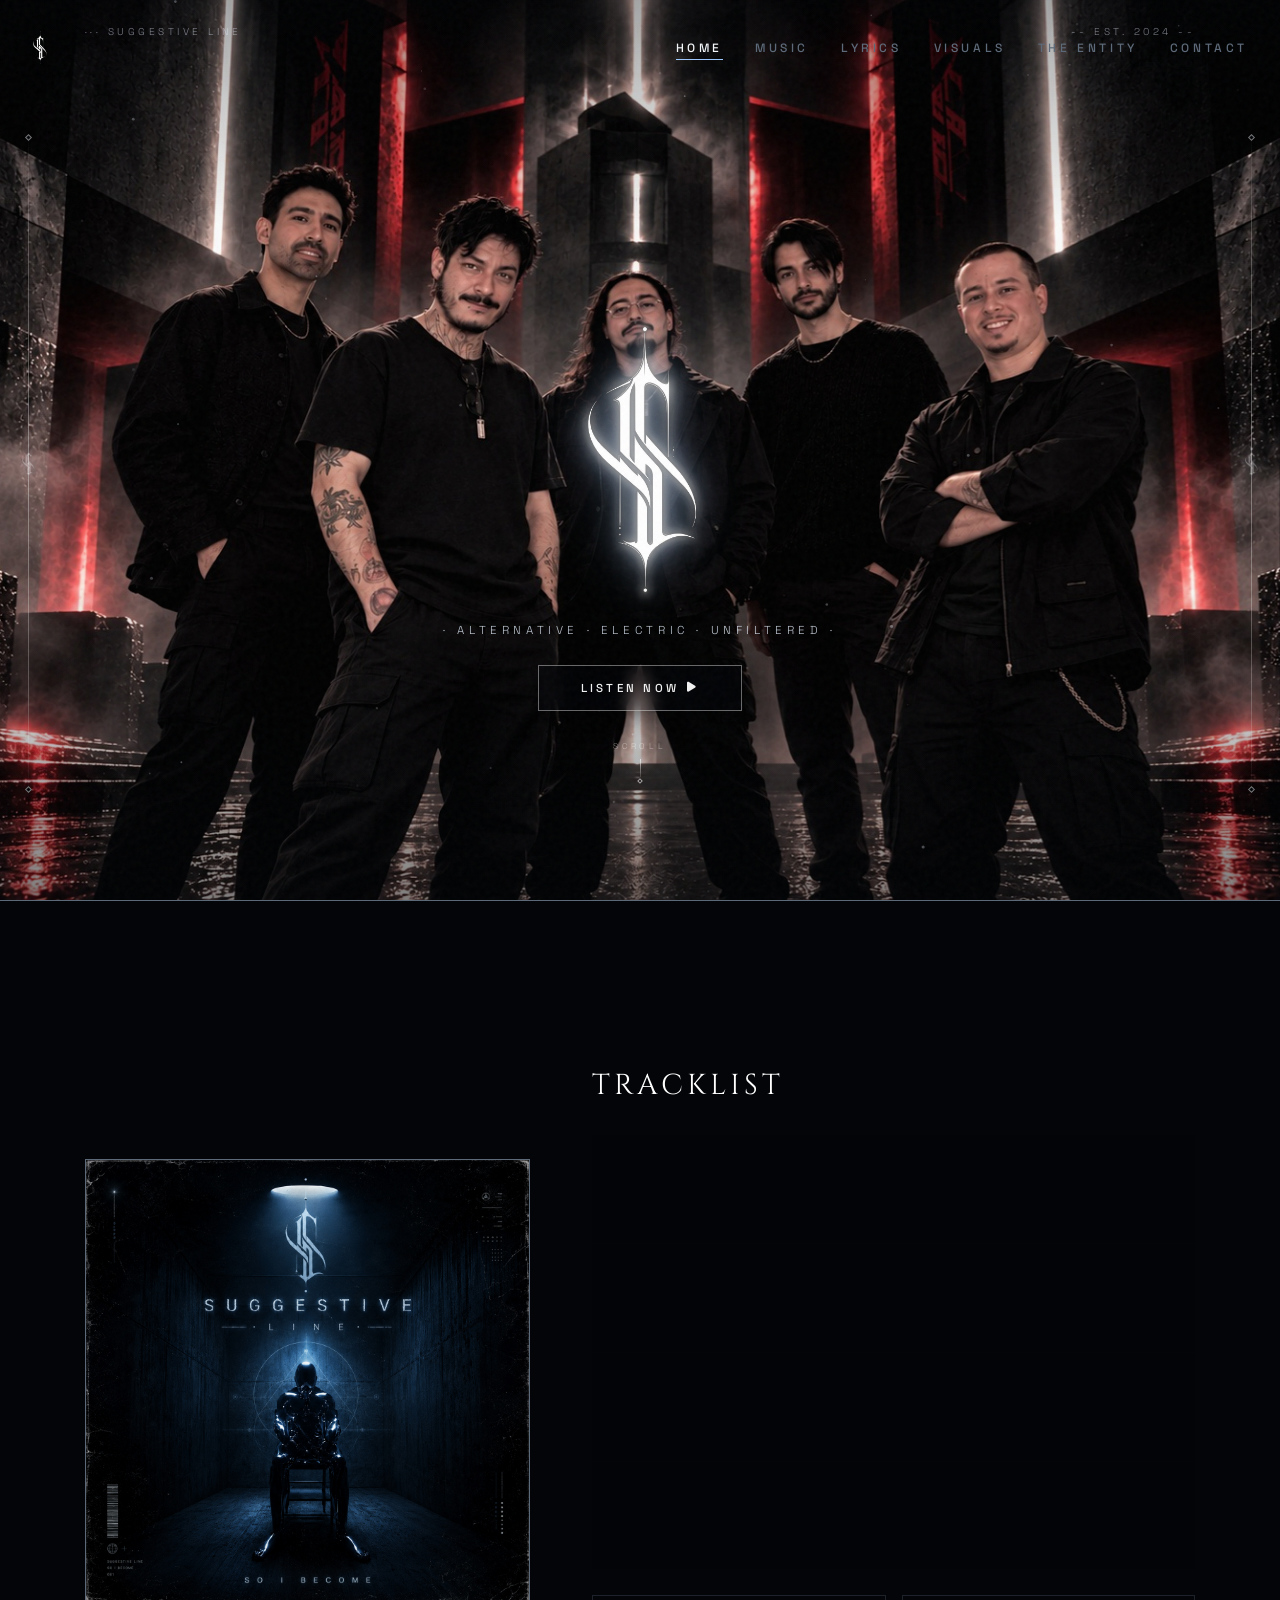
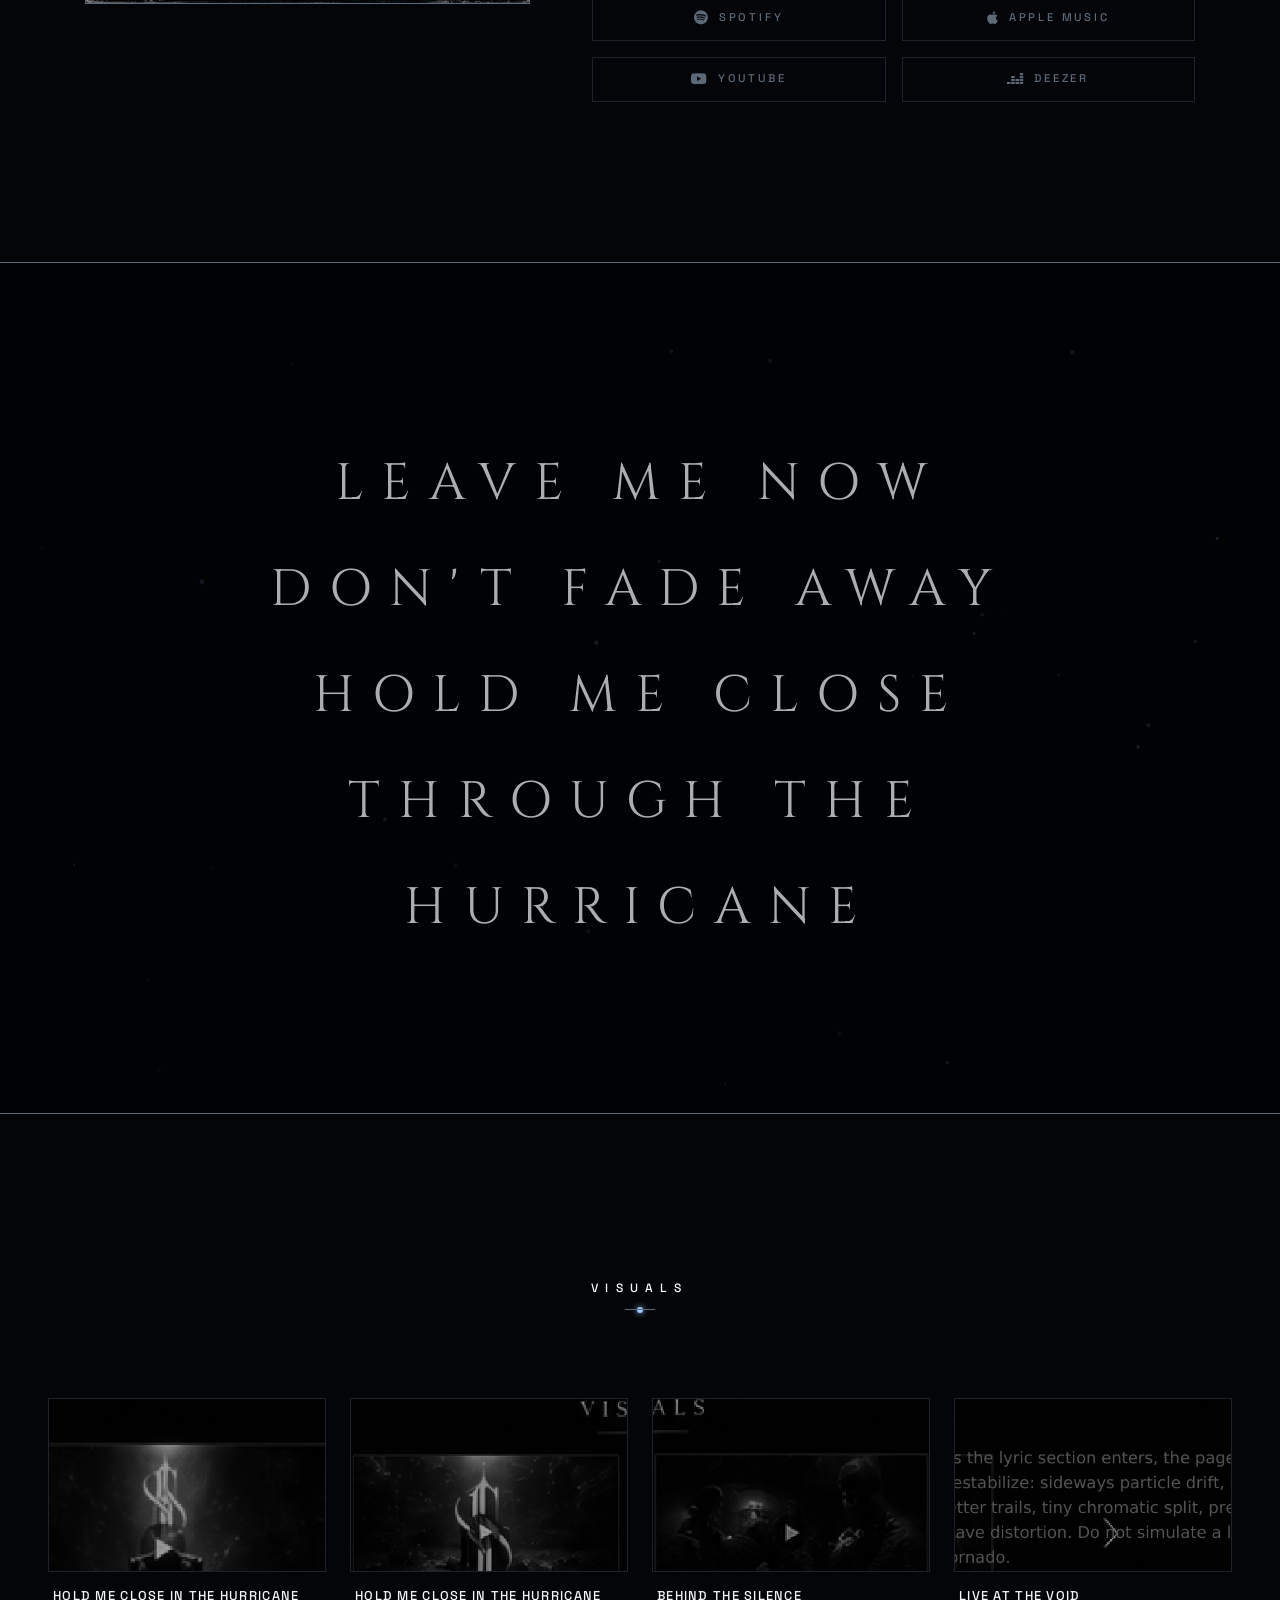
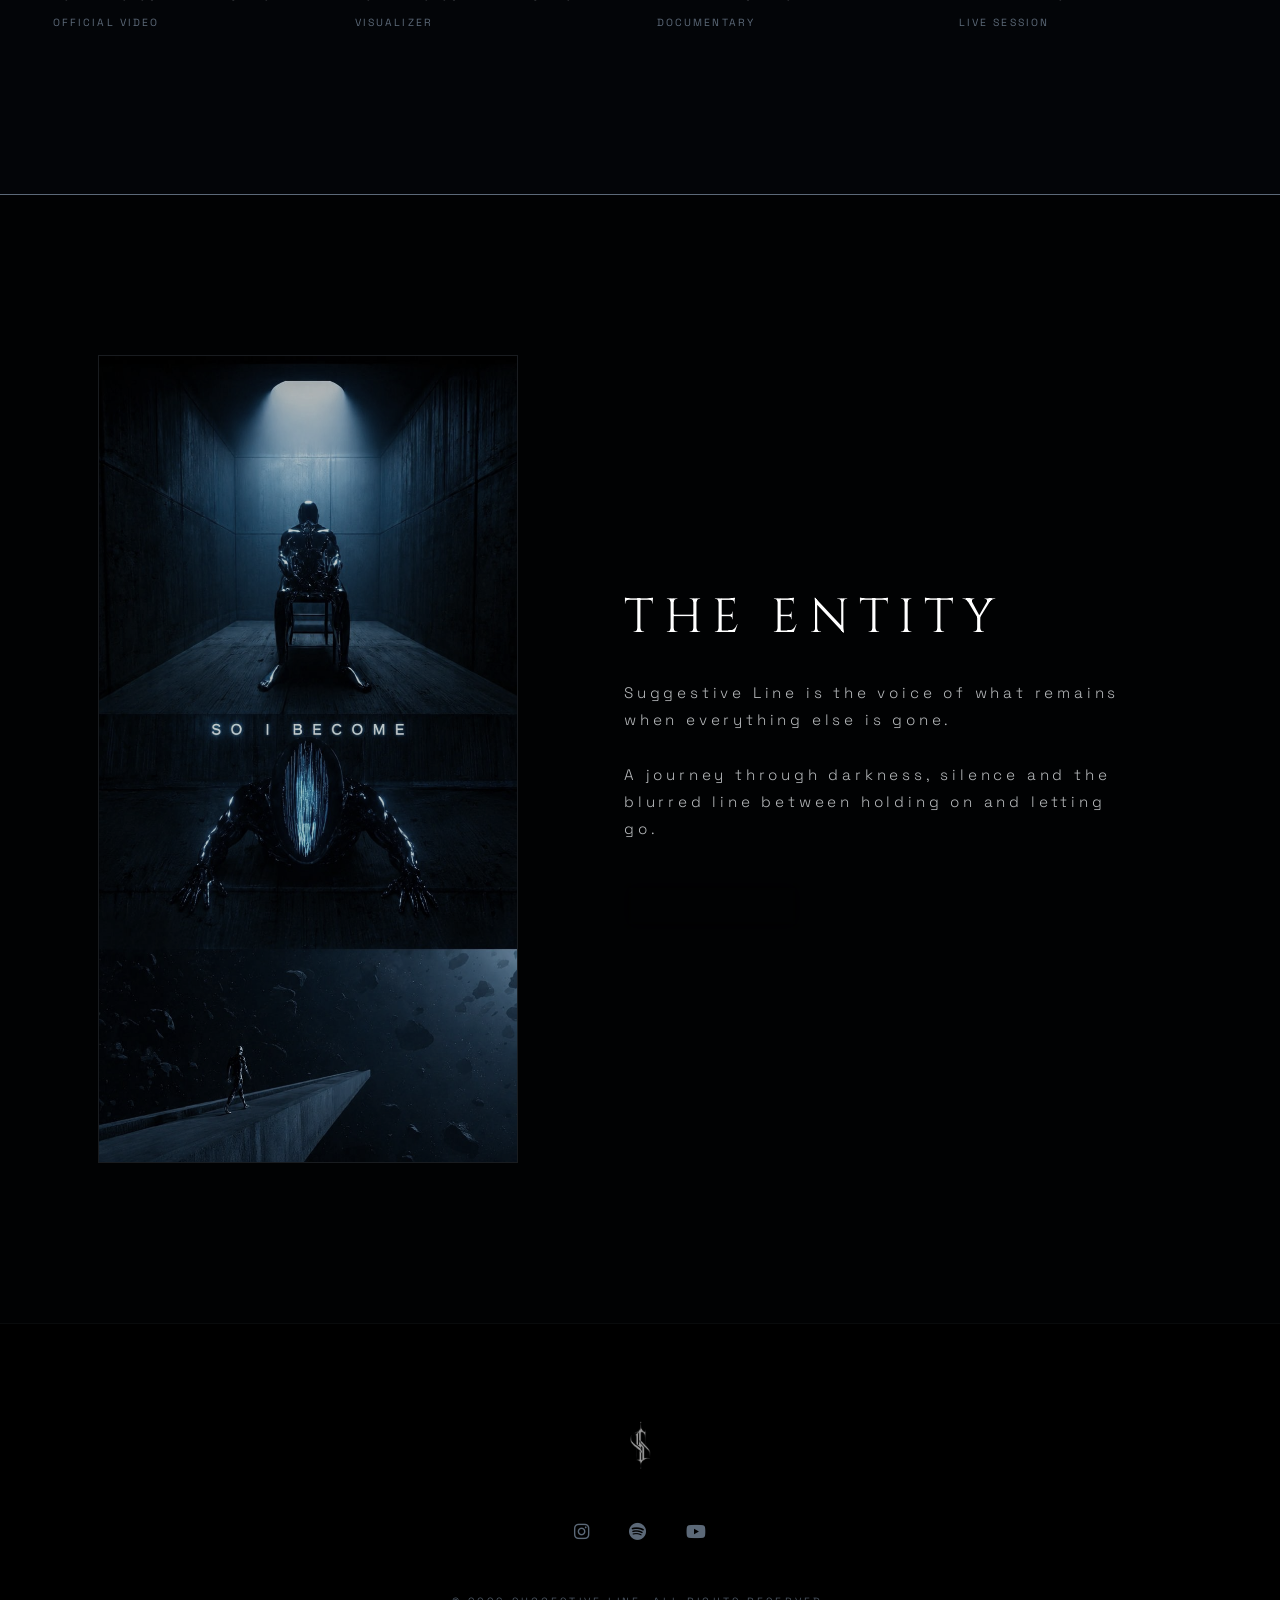
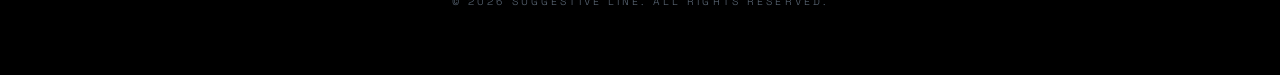
==== commit ba63d6c9: "Use supplied desktop photograph and dedicated mobile composition" ====
--- a/index.html
+++ b/index.html
@@ -57,9 +57,9 @@
         <!-- 1. Background Layer: Pure Band Photography without UI elements -->
         <div class="hero-bg-container">
             <picture class="hero-picture">
-                <source media="(max-width: 768px)" srcset="assets/hero_band_mobile.png?v=8.0">
-                <source media="(orientation: portrait) and (max-width: 1024px)" srcset="assets/hero_band_mobile.png?v=8.0">
-                <img src="assets/hero_band.jpg?v=8.0" alt="Suggestive Line Band" class="hero-band-bg">
+                <source media="(max-width: 768px)" srcset="assets/hero_band_mobile.png?v=10.0">
+                <source media="(orientation: portrait) and (max-width: 1024px)" srcset="assets/hero_band_mobile.png?v=10.0">
+                <img src="assets/hero_band.jpg?v=10.0" alt="Suggestive Line Band" class="hero-band-bg">
             </picture>
         </div>
         
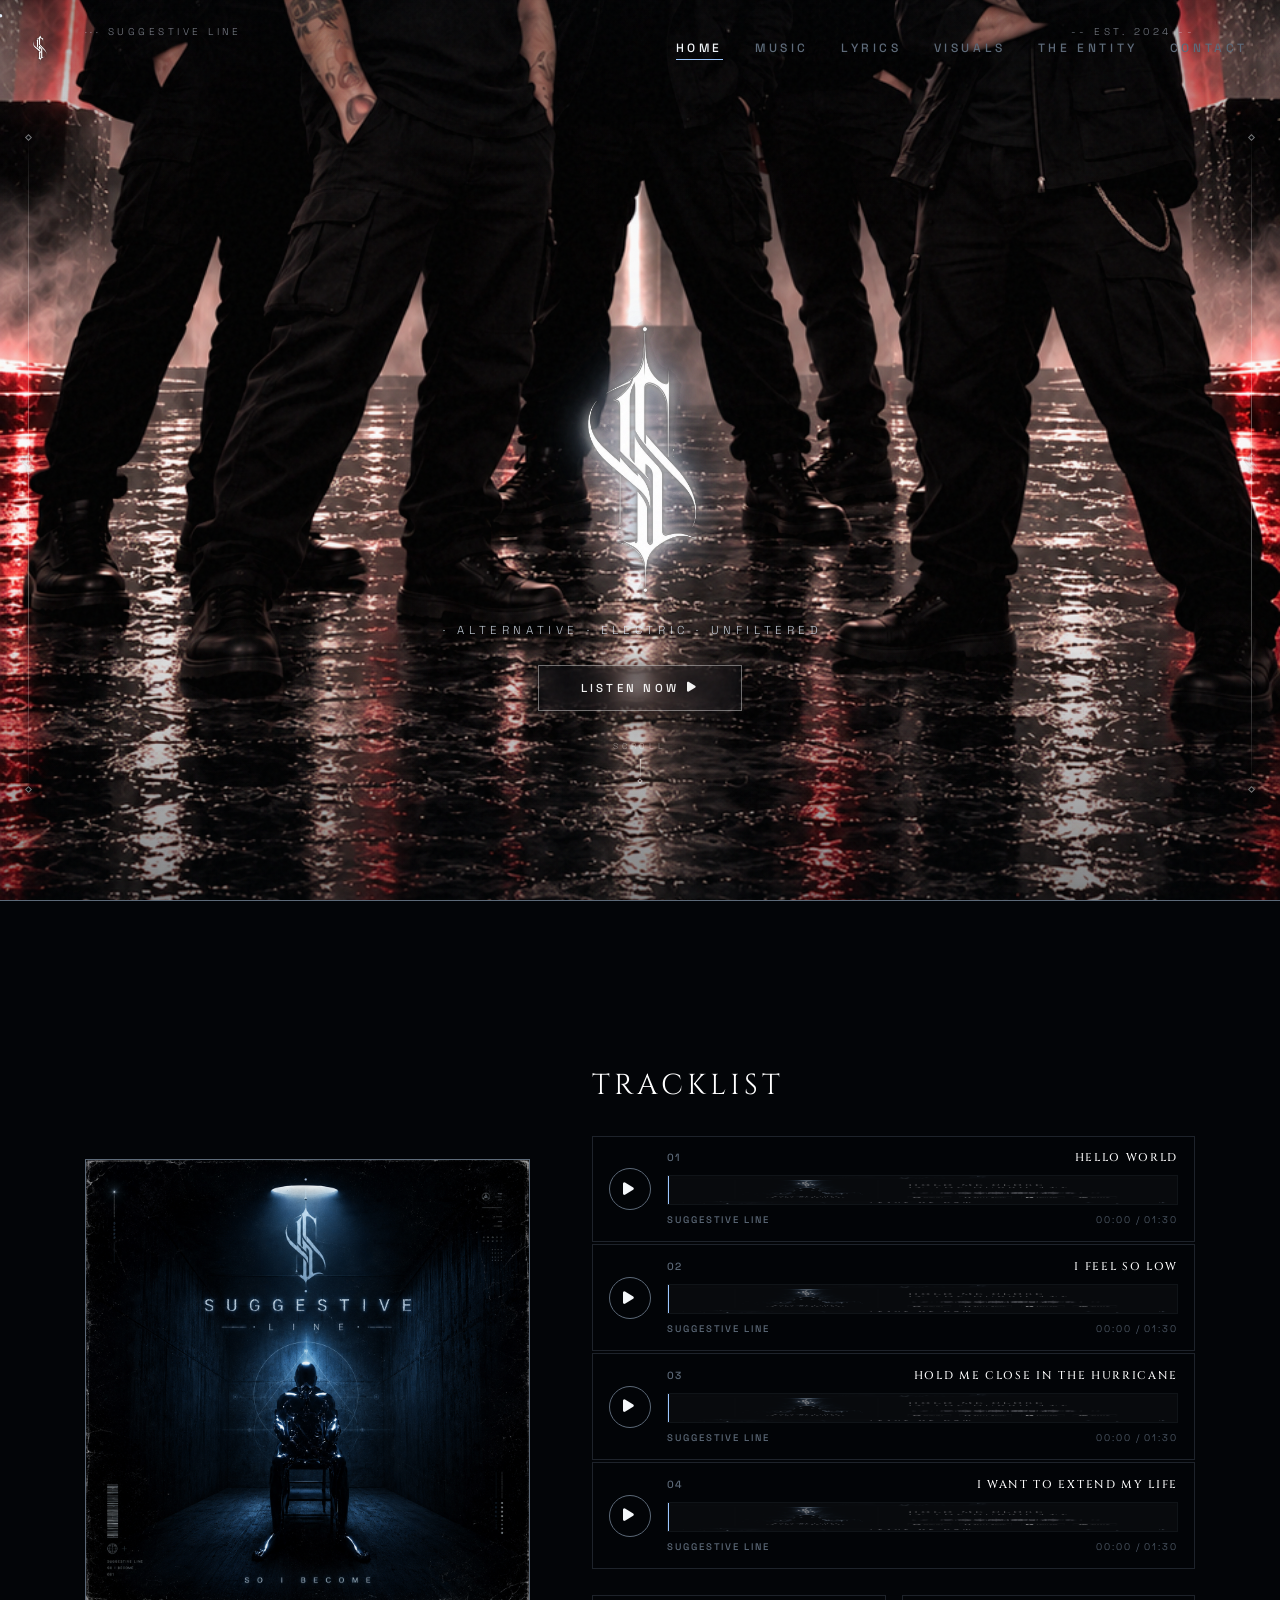
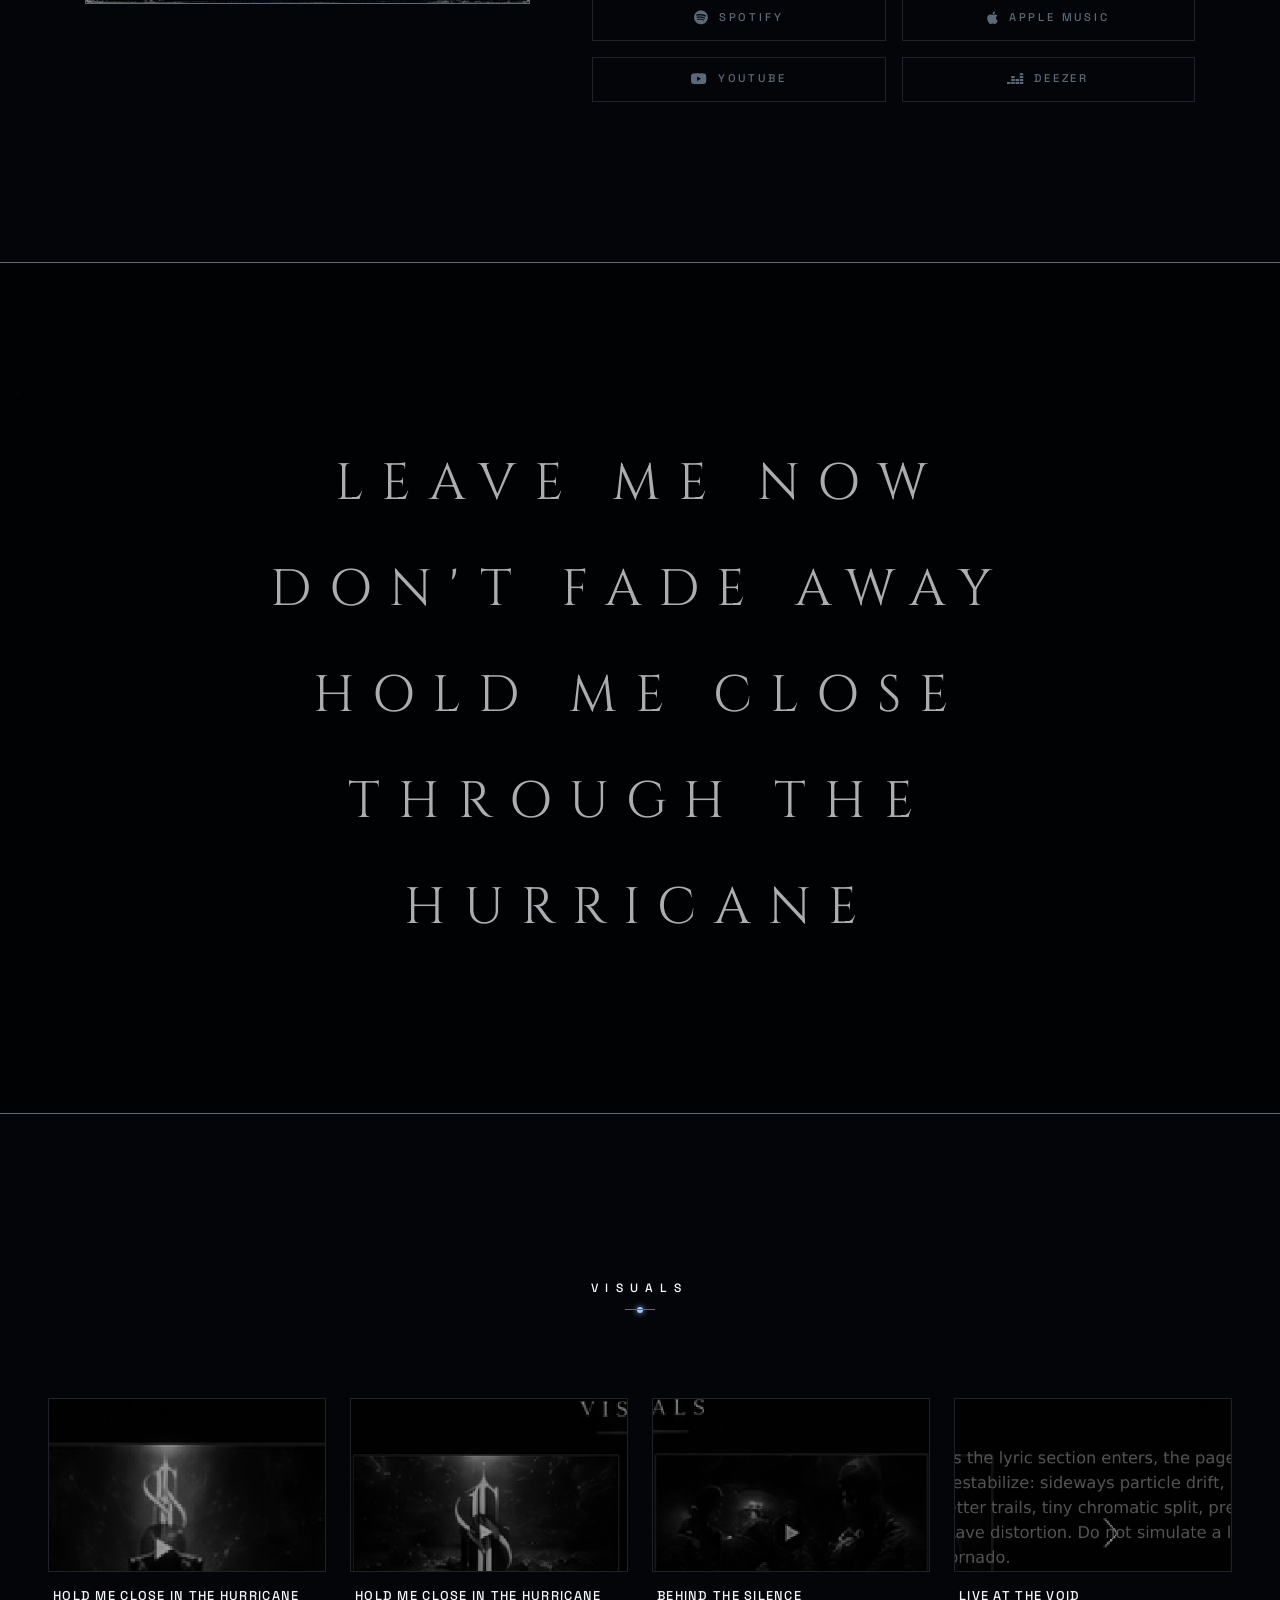
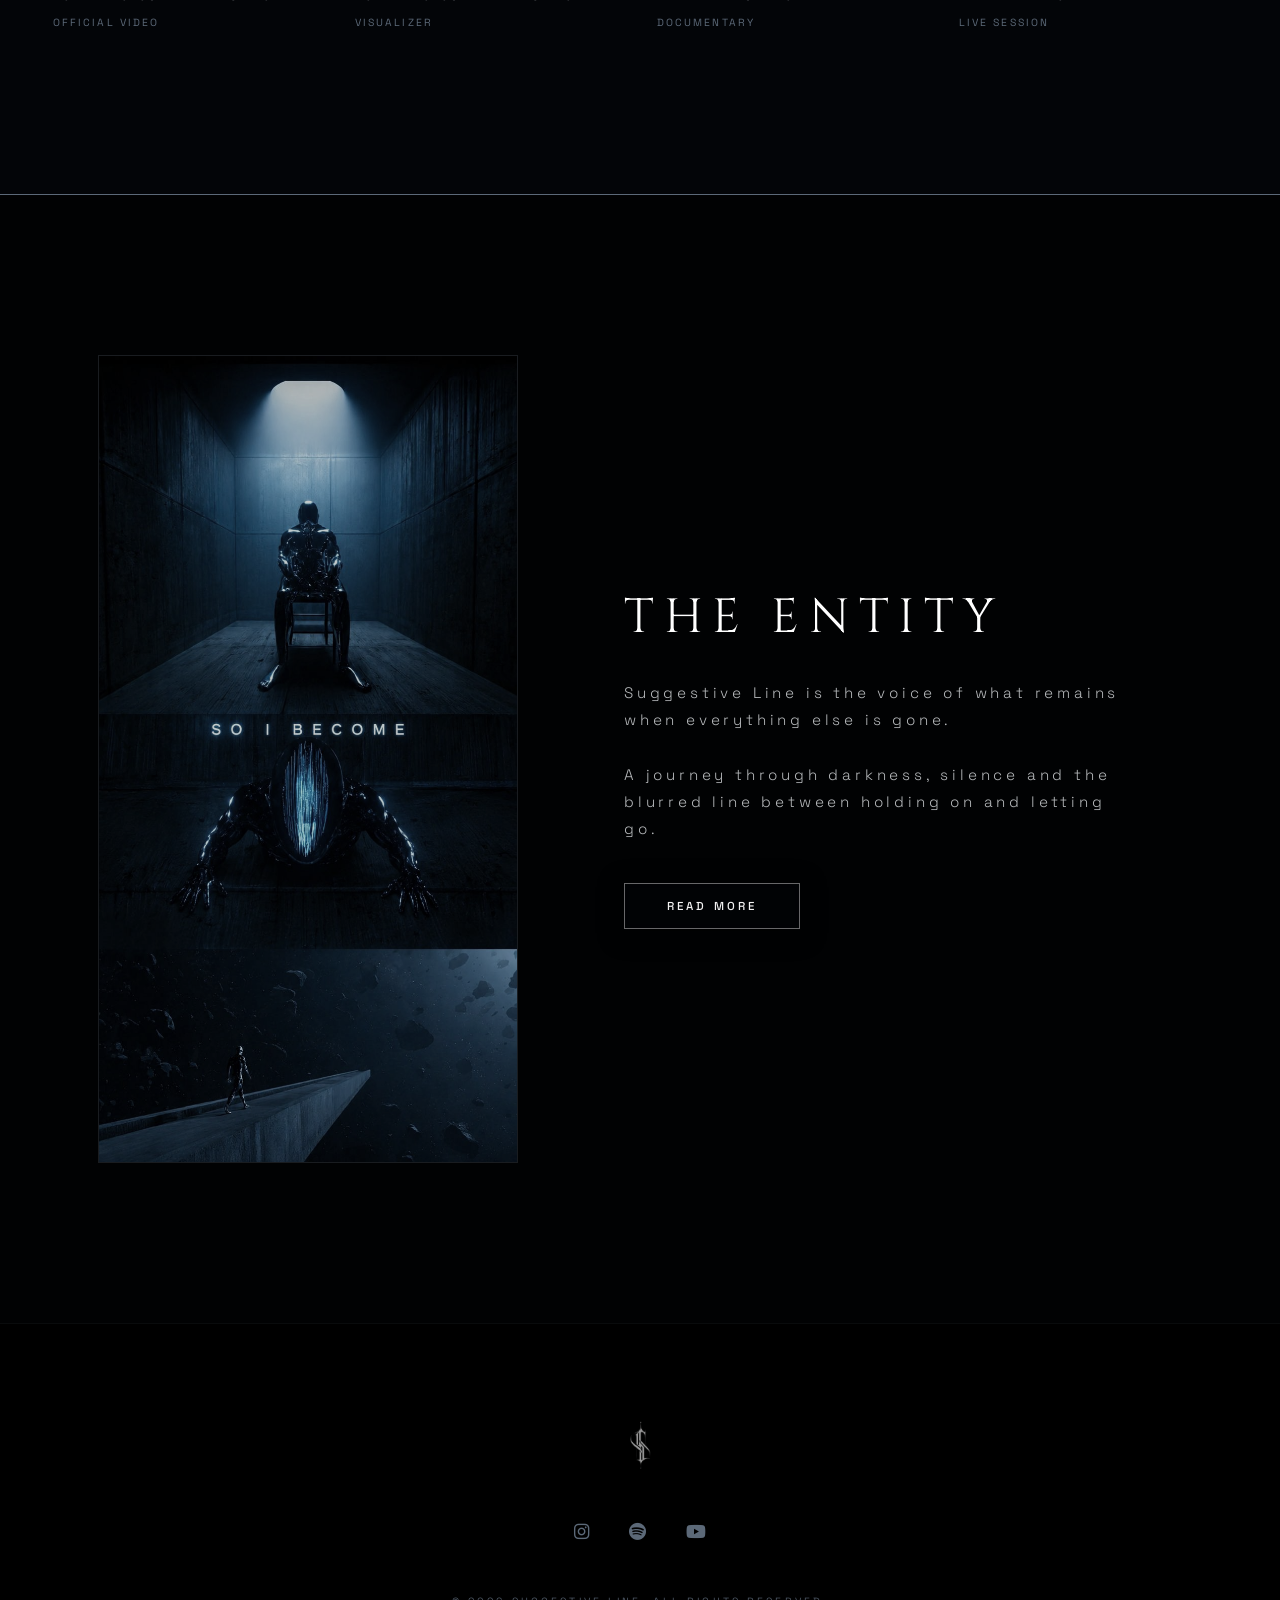
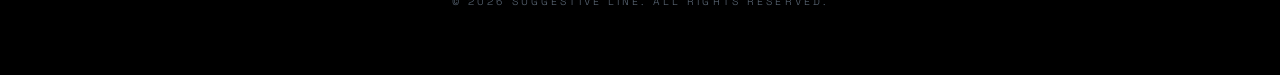
==== commit d8d4304f: "Add Open Graph and Twitter Card preview with Suggestive Line logo" ====
--- a/index.html
+++ b/index.html
@@ -9,6 +9,30 @@
     <meta name="description" content="Official website of Suggestive Line. Listen to the new single 'Hold Me Close in the Hurricane'. Atmospheric progressive metal / sci-fi brutalist visual experience.">
     <meta name="keywords" content="Suggestive Line, Hold Me Close in the Hurricane, Progressive Metal, Atmospheric Metal, Sci-fi metal, New Single, Visualizer">
     
+    <!-- Favicon & Icons -->
+    <link rel="icon" type="image/png" href="assets/logo_transparent.png">
+    <link rel="apple-touch-icon" href="assets/logo_transparent.png">
+
+    <!-- Open Graph / WhatsApp / Facebook Preview Tags -->
+    <meta property="og:type" content="website">
+    <meta property="og:url" content="https://www.suggestiveline.cl/">
+    <meta property="og:site_name" content="Suggestive Line">
+    <meta property="og:title" content="SUGGESTIVE LINE - Hold Me Close in the Hurricane">
+    <meta property="og:description" content="Official website of Suggestive Line. Listen to the new single 'Hold Me Close in the Hurricane'. Atmospheric progressive metal / sci-fi brutalist visual experience.">
+    <meta property="og:image" content="https://www.suggestiveline.cl/assets/og_preview.png">
+    <meta property="og:image:secure_url" content="https://www.suggestiveline.cl/assets/og_preview.png">
+    <meta property="og:image:type" content="image/png">
+    <meta property="og:image:width" content="1200">
+    <meta property="og:image:height" content="630">
+    <meta property="og:image:alt" content="Suggestive Line Logo">
+
+    <!-- Twitter Card Preview Tags -->
+    <meta name="twitter:card" content="summary_large_image">
+    <meta name="twitter:url" content="https://www.suggestiveline.cl/">
+    <meta name="twitter:title" content="SUGGESTIVE LINE - Hold Me Close in the Hurricane">
+    <meta name="twitter:description" content="Official website of Suggestive Line. Listen to the new single 'Hold Me Close in the Hurricane'. Atmospheric progressive metal / sci-fi brutalist visual experience.">
+    <meta name="twitter:image" content="https://www.suggestiveline.cl/assets/og_preview.png">
+
     <!-- Google Fonts -->
     <link rel="preconnect" href="https://fonts.googleapis.com">
     <link rel="preconnect" href="https://fonts.gstatic.com" crossorigin>
@@ -20,7 +44,7 @@
     <link rel="stylesheet" href="https://cdnjs.cloudflare.com/ajax/libs/font-awesome/6.4.0/css/all.min.css">
     
     <!-- Custom Style Sheet -->
-    <link rel="stylesheet" href="style.css?v=9.1">
+    <link rel="stylesheet" href="style.css?v=9.2">
 </head>
 <body>
 
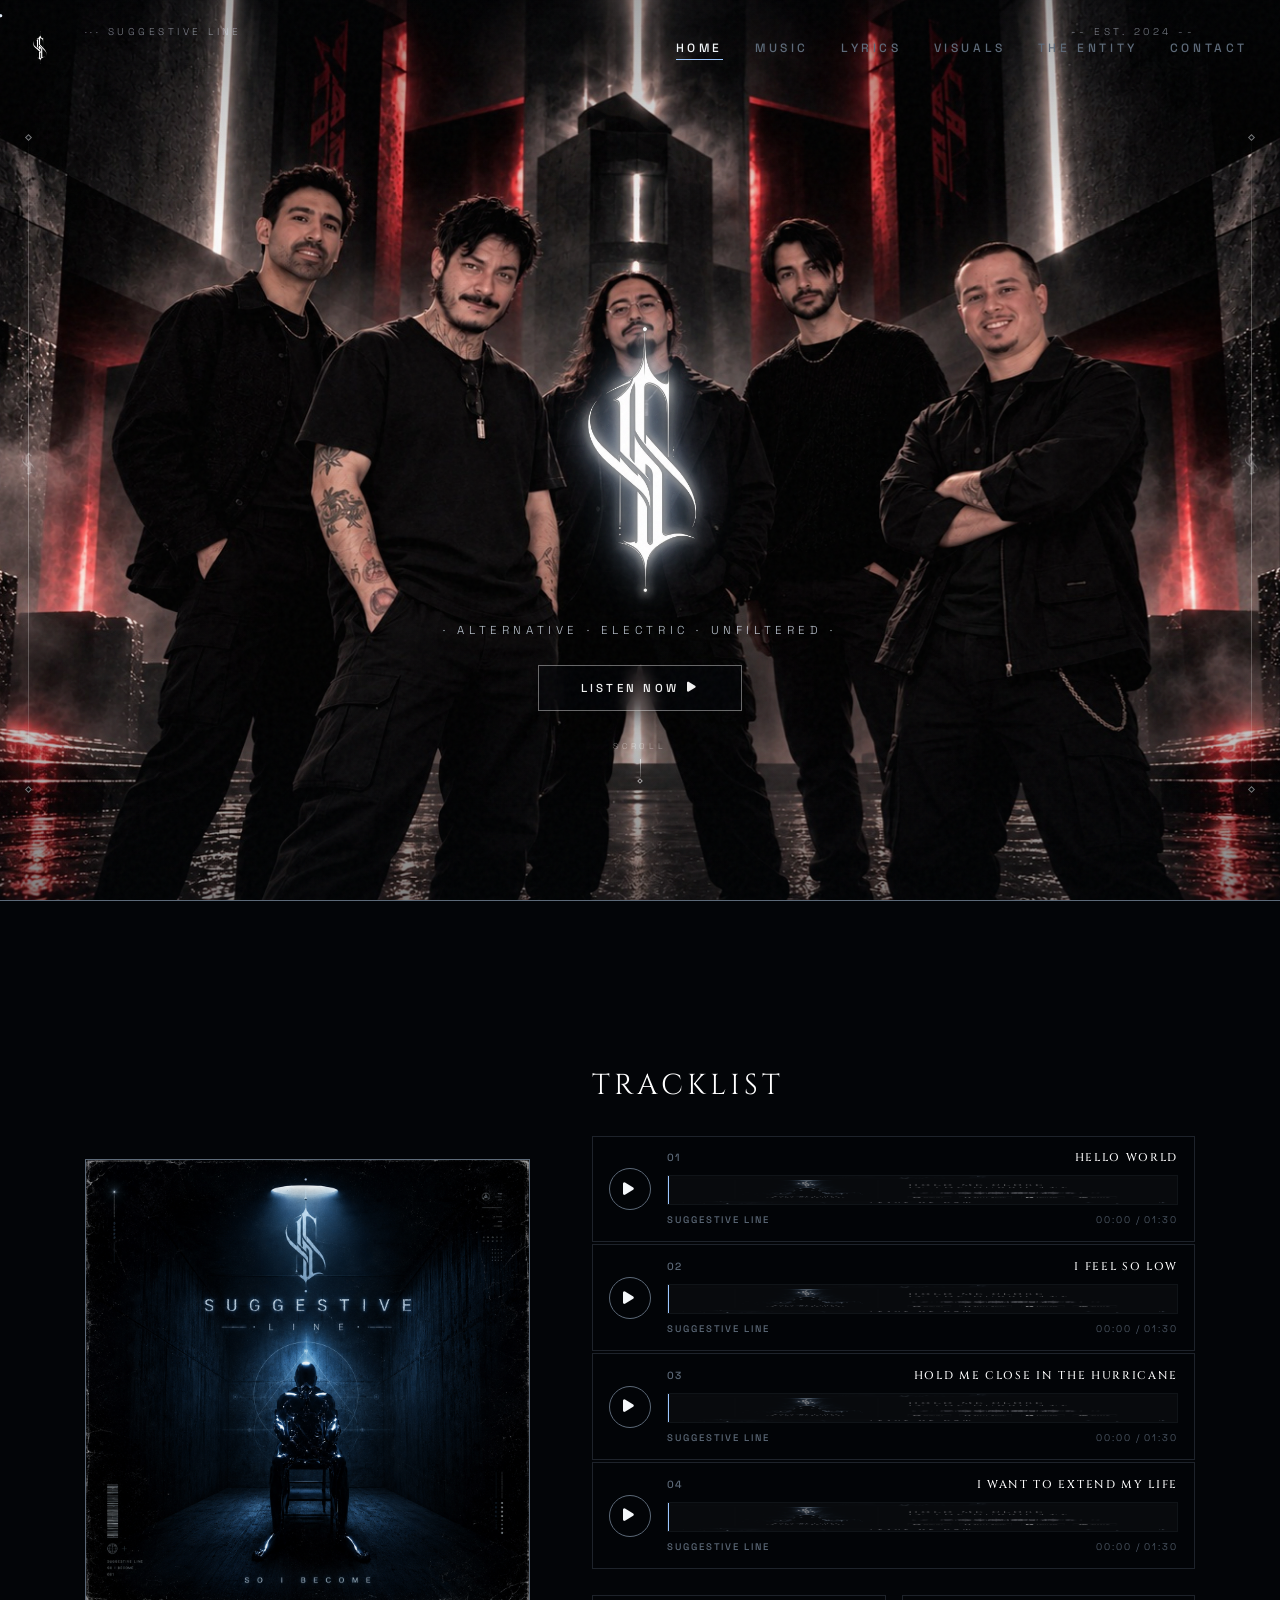
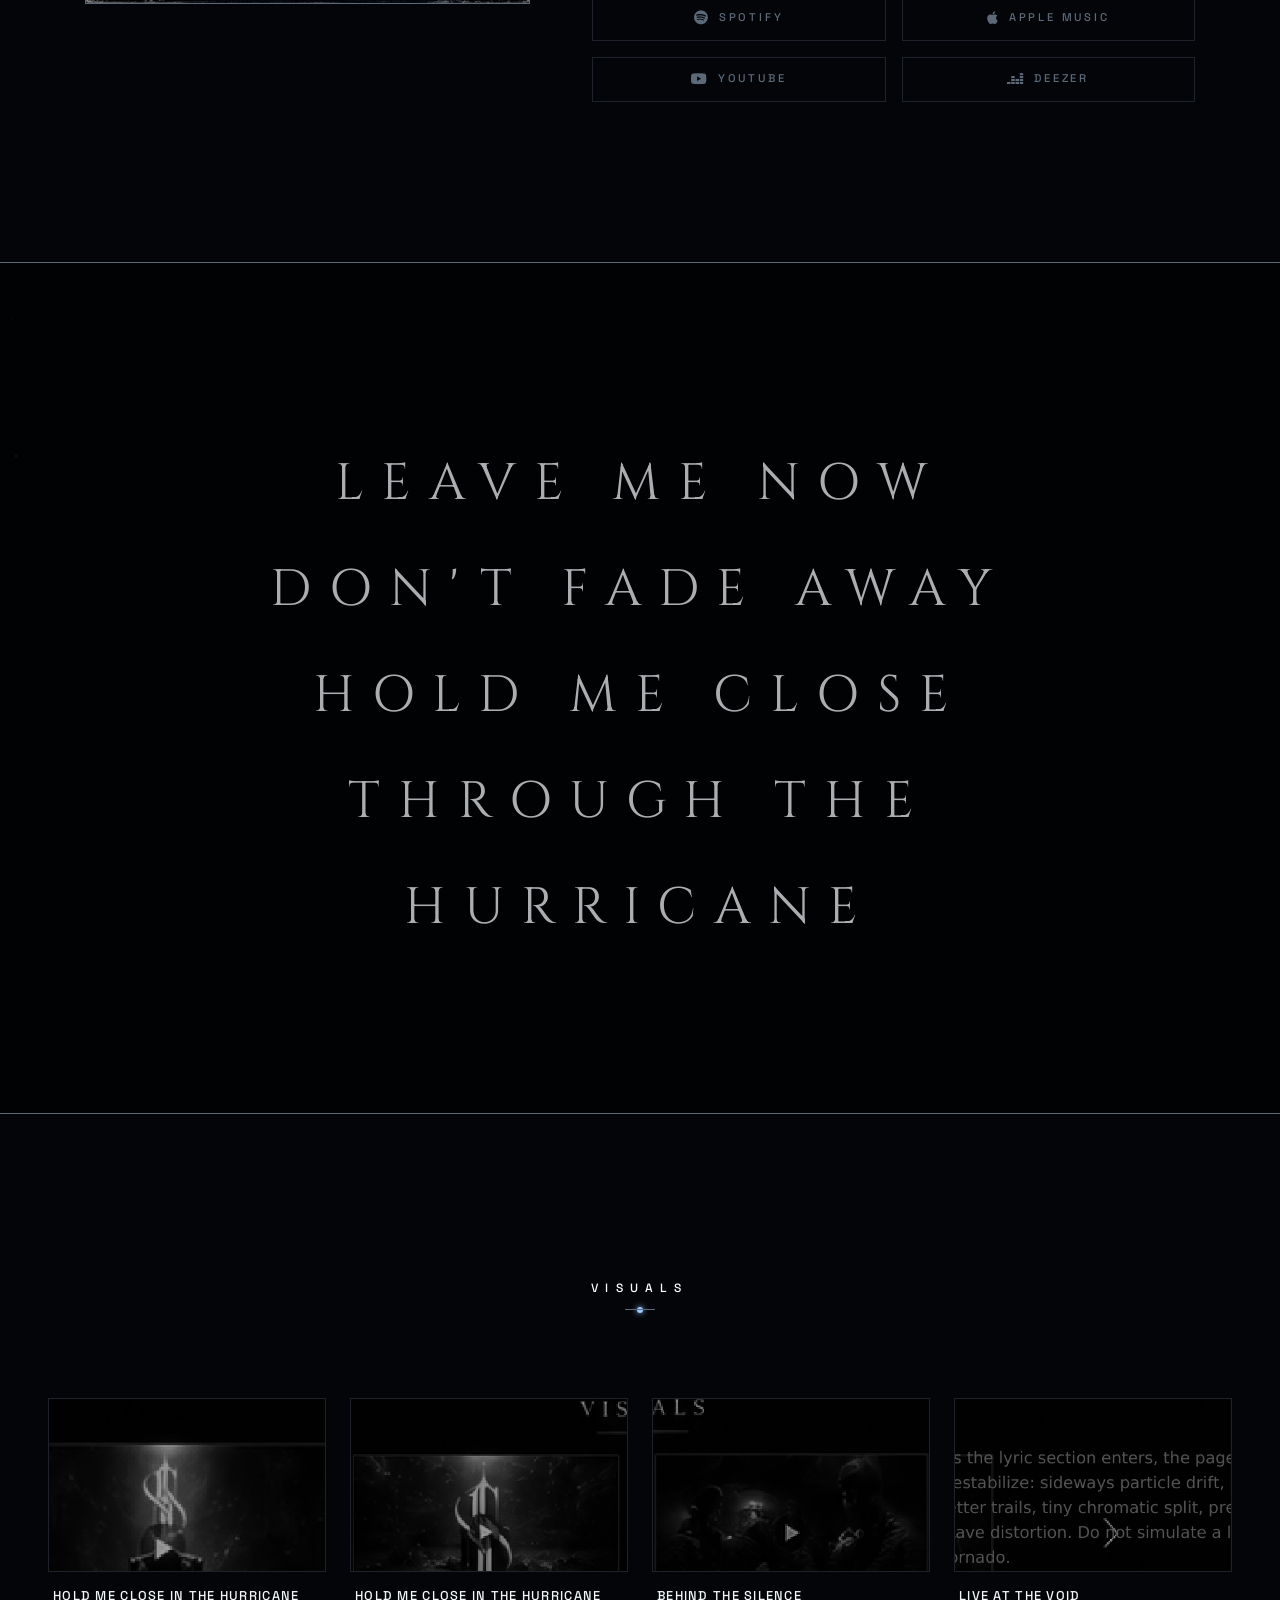
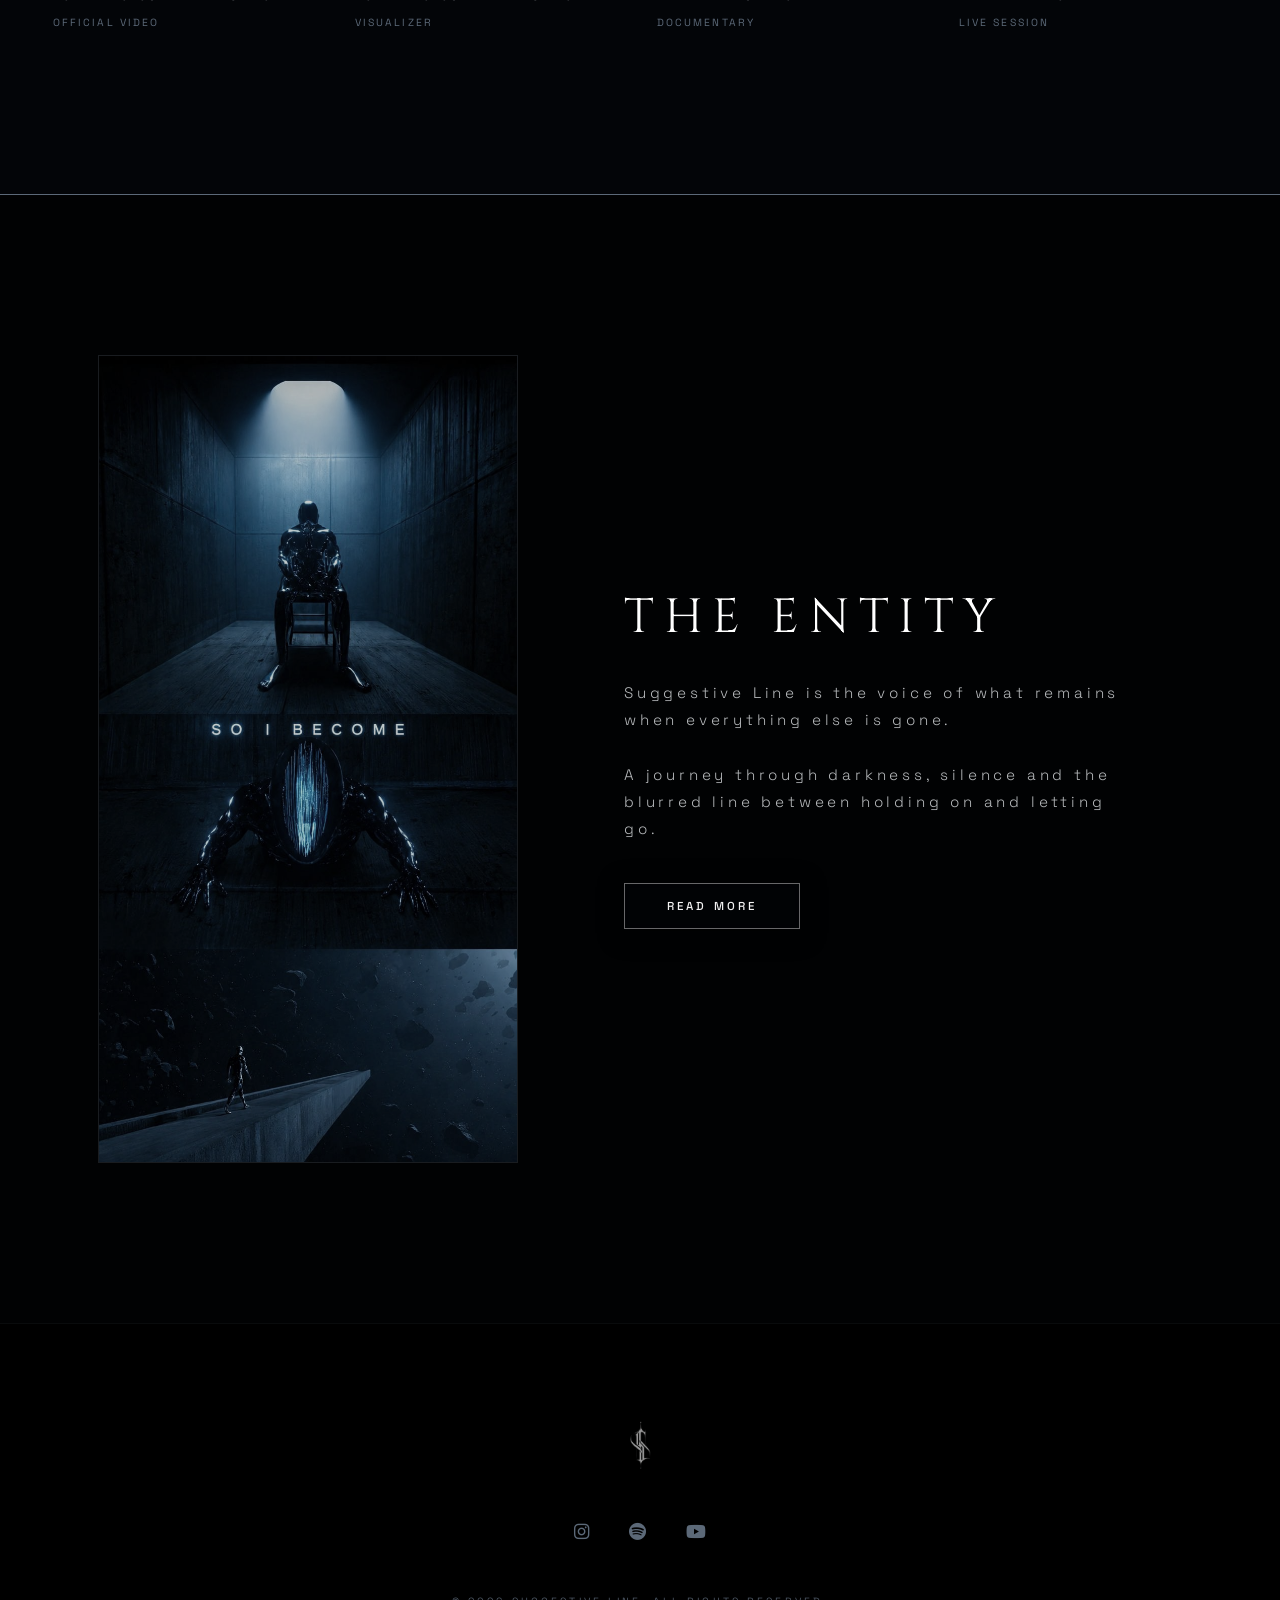
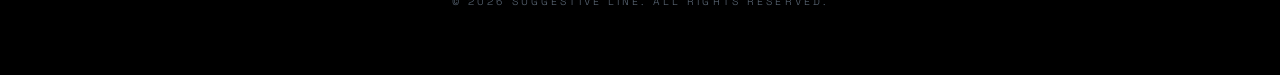
==== commit 9a6c49e4: "Optimize OG preview image for WhatsApp (JPEG + Schema.org tags)" ====
--- a/index.html
+++ b/index.html
@@ -13,15 +13,20 @@
     <link rel="icon" type="image/png" href="assets/logo_transparent.png">
     <link rel="apple-touch-icon" href="assets/logo_transparent.png">
 
+    <!-- Schema.org / WhatsApp fallback -->
+    <meta itemprop="name" content="SUGGESTIVE LINE - Hold Me Close in the Hurricane">
+    <meta itemprop="description" content="Official website of Suggestive Line. Listen to the new single 'Hold Me Close in the Hurricane'.">
+    <meta itemprop="image" content="https://www.suggestiveline.cl/assets/og_preview.jpg">
+
     <!-- Open Graph / WhatsApp / Facebook Preview Tags -->
     <meta property="og:type" content="website">
     <meta property="og:url" content="https://www.suggestiveline.cl/">
     <meta property="og:site_name" content="Suggestive Line">
     <meta property="og:title" content="SUGGESTIVE LINE - Hold Me Close in the Hurricane">
     <meta property="og:description" content="Official website of Suggestive Line. Listen to the new single 'Hold Me Close in the Hurricane'. Atmospheric progressive metal / sci-fi brutalist visual experience.">
-    <meta property="og:image" content="https://www.suggestiveline.cl/assets/og_preview.png">
-    <meta property="og:image:secure_url" content="https://www.suggestiveline.cl/assets/og_preview.png">
-    <meta property="og:image:type" content="image/png">
+    <meta property="og:image" content="https://www.suggestiveline.cl/assets/og_preview.jpg">
+    <meta property="og:image:secure_url" content="https://www.suggestiveline.cl/assets/og_preview.jpg">
+    <meta property="og:image:type" content="image/jpeg">
     <meta property="og:image:width" content="1200">
     <meta property="og:image:height" content="630">
     <meta property="og:image:alt" content="Suggestive Line Logo">
@@ -31,7 +36,7 @@
     <meta name="twitter:url" content="https://www.suggestiveline.cl/">
     <meta name="twitter:title" content="SUGGESTIVE LINE - Hold Me Close in the Hurricane">
     <meta name="twitter:description" content="Official website of Suggestive Line. Listen to the new single 'Hold Me Close in the Hurricane'. Atmospheric progressive metal / sci-fi brutalist visual experience.">
-    <meta name="twitter:image" content="https://www.suggestiveline.cl/assets/og_preview.png">
+    <meta name="twitter:image" content="https://www.suggestiveline.cl/assets/og_preview.jpg">
 
     <!-- Google Fonts -->
     <link rel="preconnect" href="https://fonts.googleapis.com">
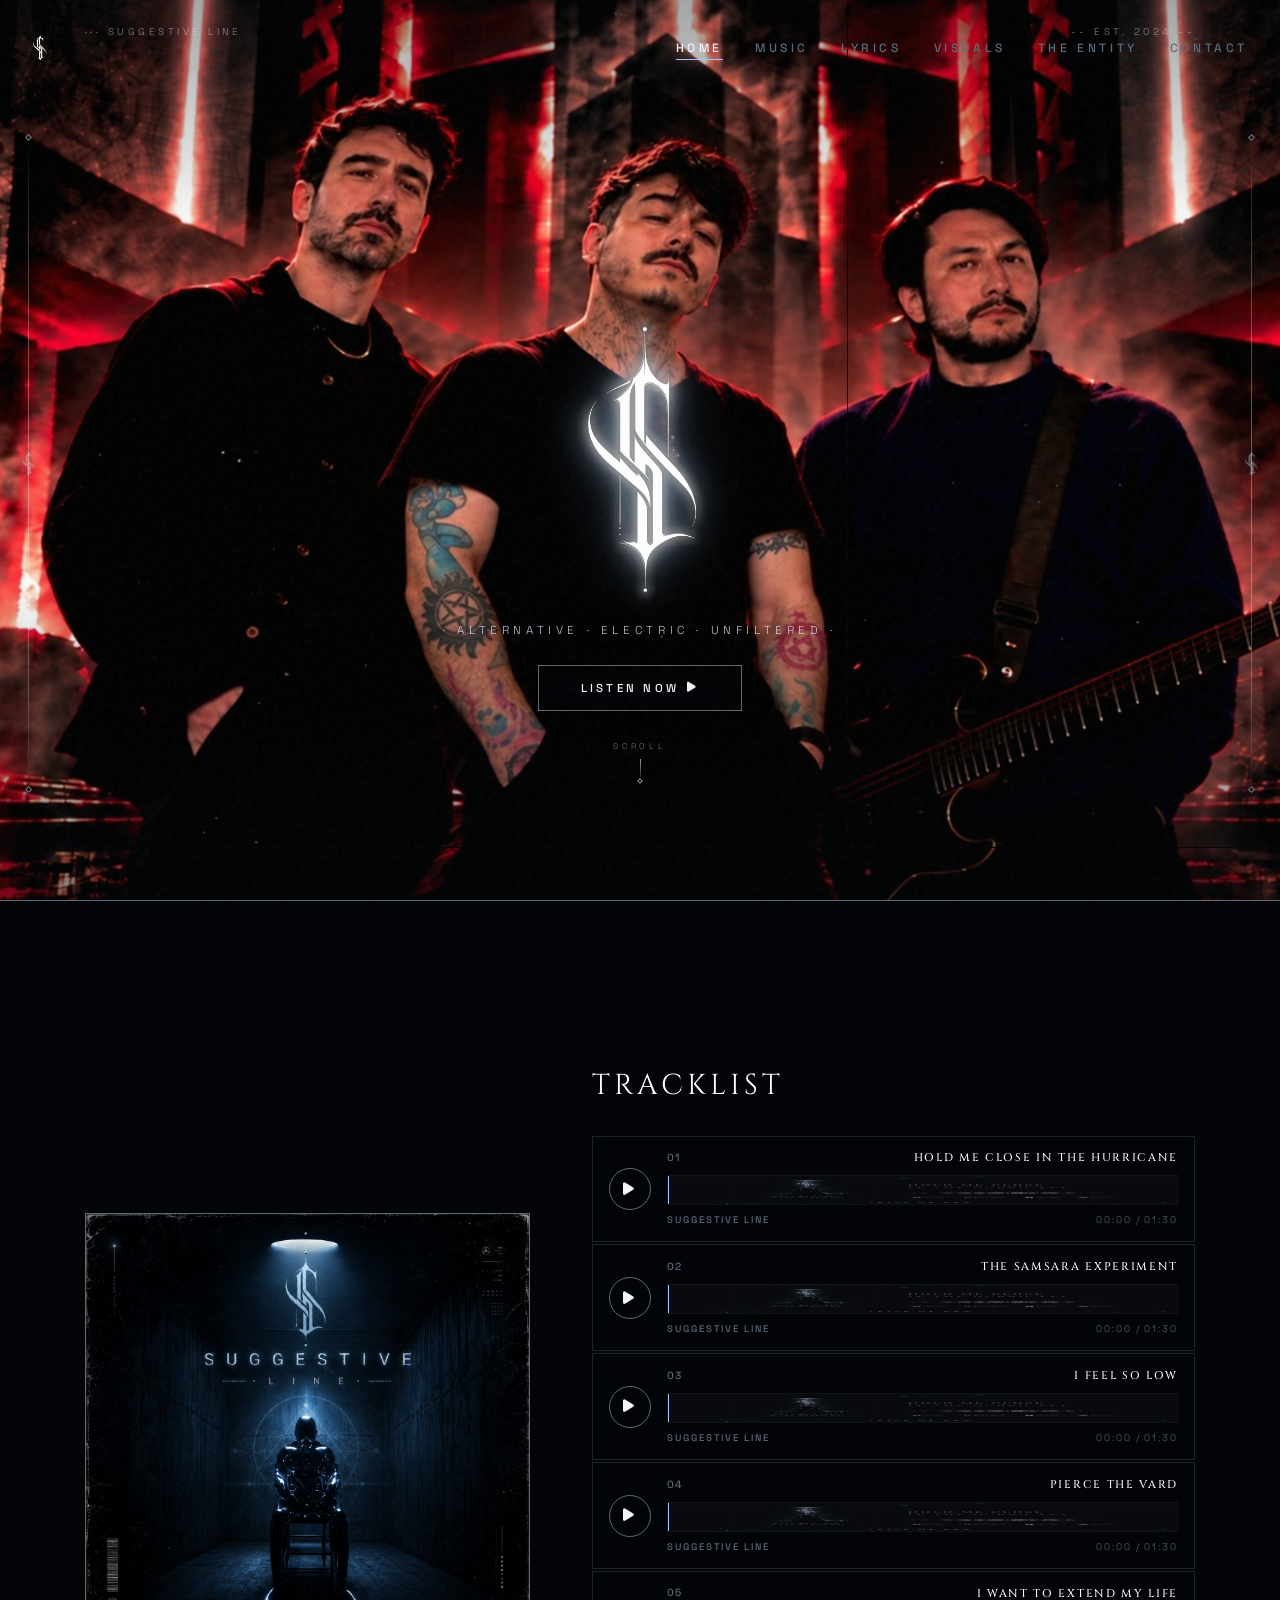
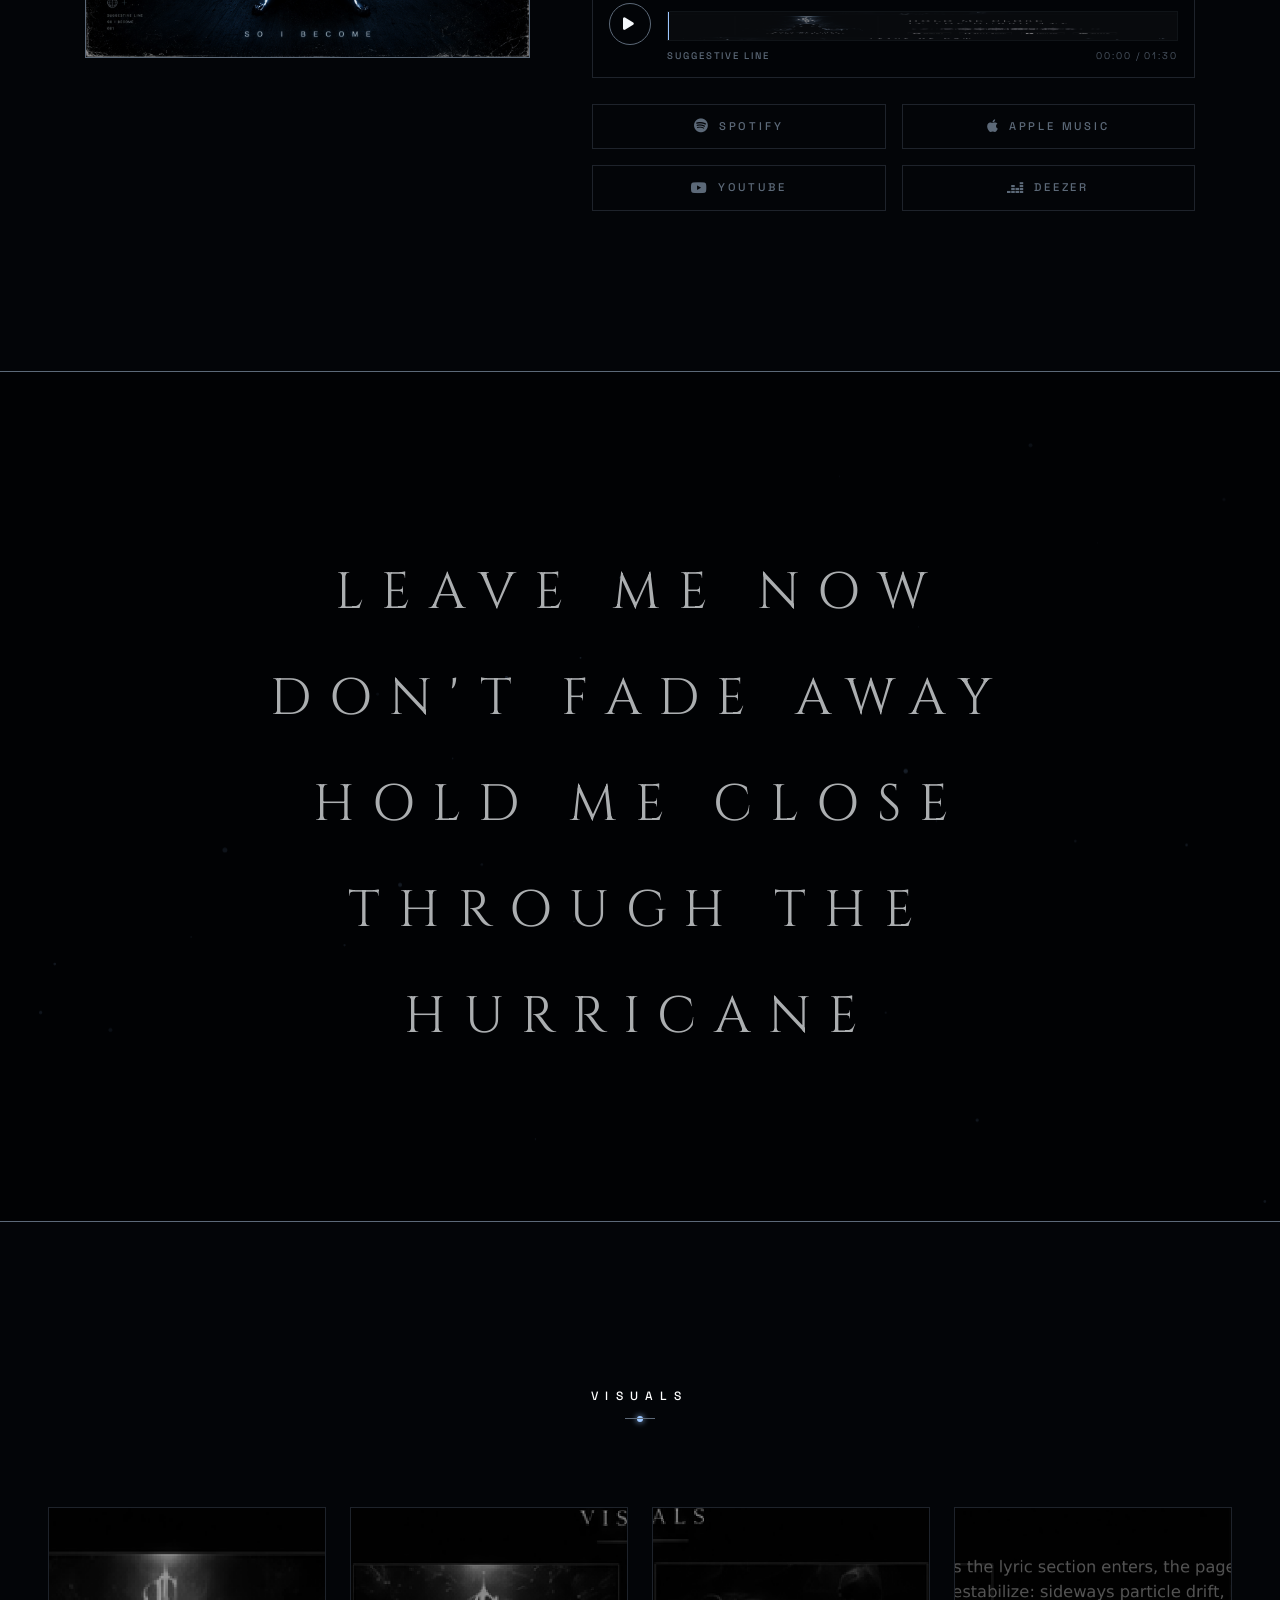
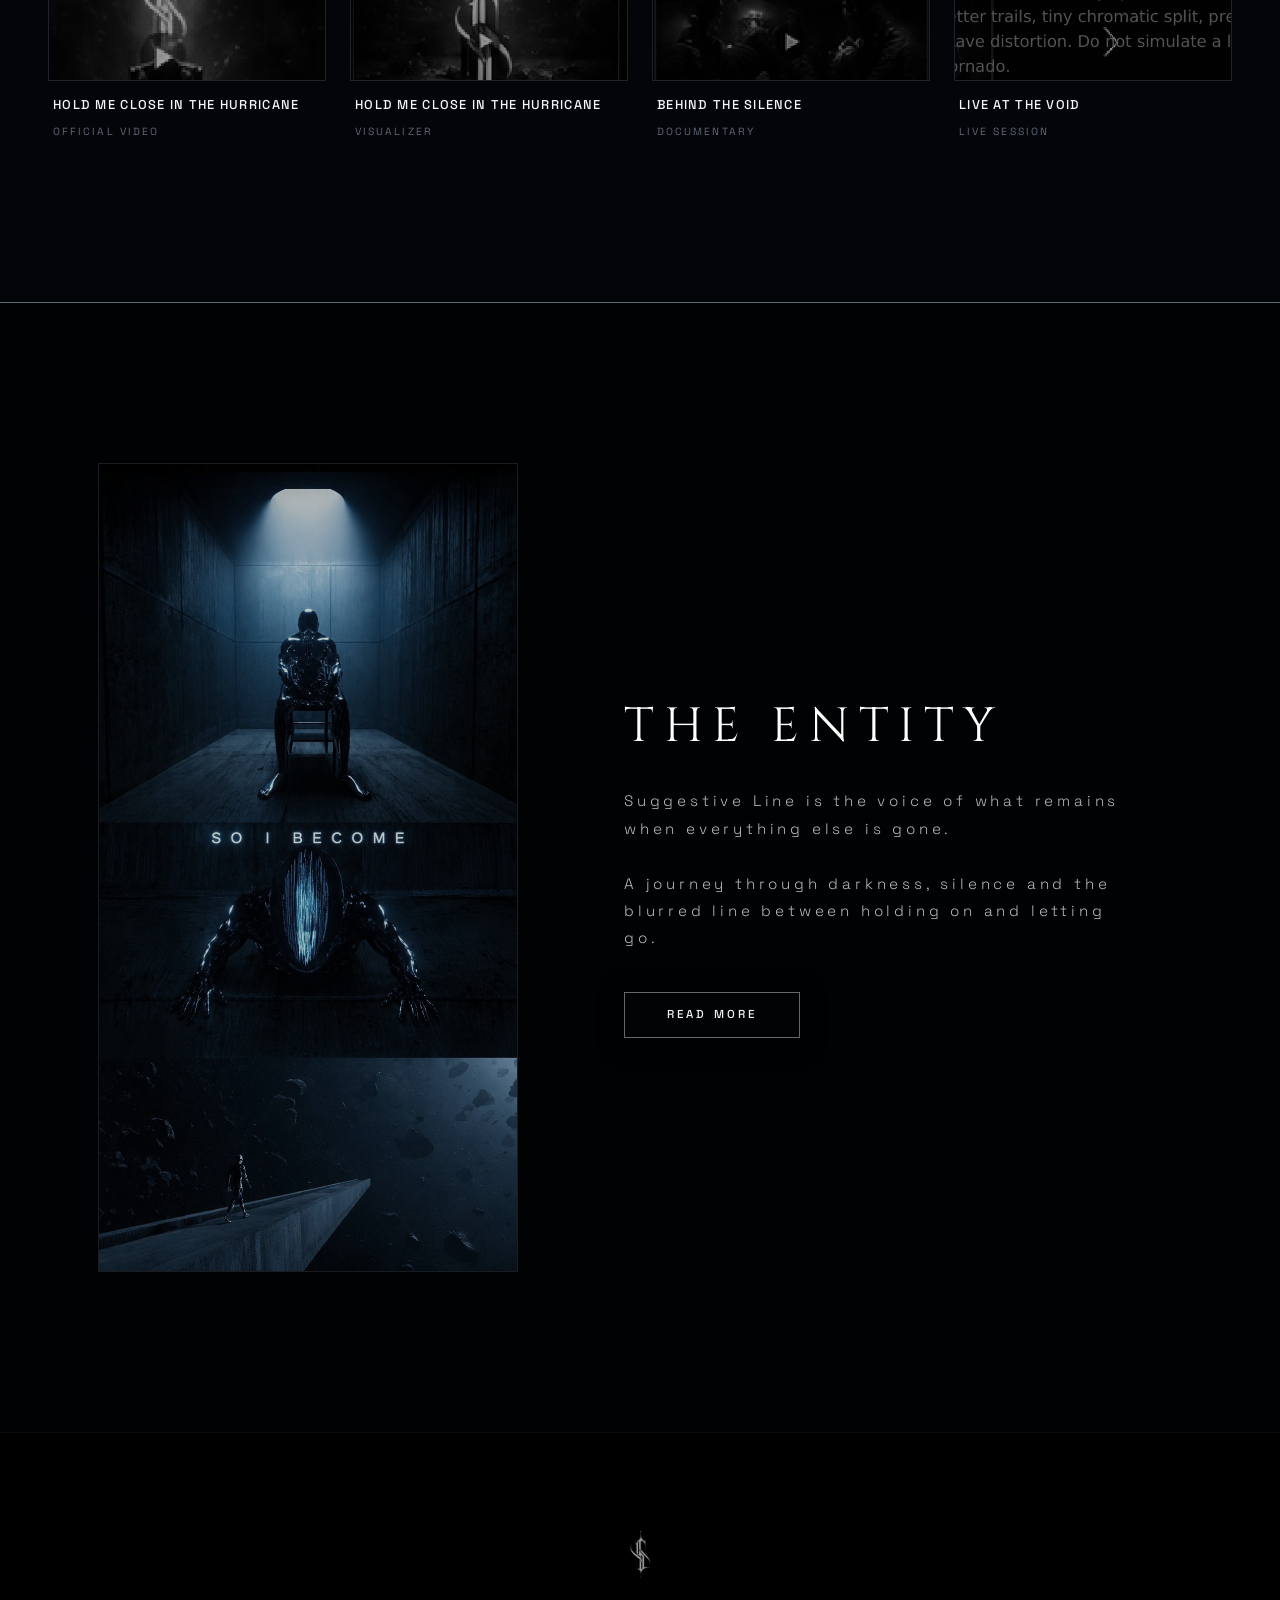
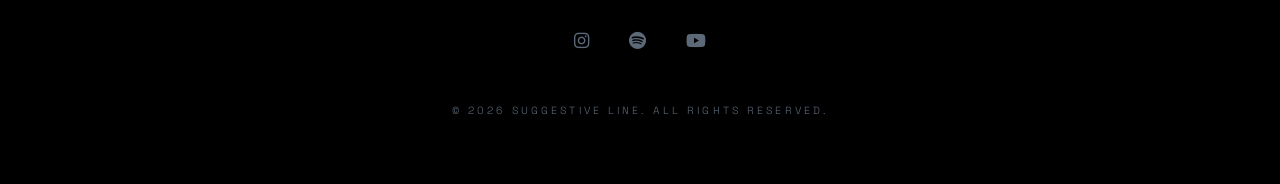
==== commit 25660840: "Update hero background for desktop/mobile, rename Pierce the Vard and update 5-track order" ====
--- a/index.html
+++ b/index.html
@@ -86,9 +86,9 @@
         <!-- 1. Background Layer: Pure Band Photography without UI elements -->
         <div class="hero-bg-container">
             <picture class="hero-picture">
-                <source media="(max-width: 768px)" srcset="assets/hero_band_mobile.png?v=10.0">
-                <source media="(orientation: portrait) and (max-width: 1024px)" srcset="assets/hero_band_mobile.png?v=10.0">
-                <img src="assets/hero_band.jpg?v=10.0" alt="Suggestive Line Band" class="hero-band-bg">
+                <source media="(max-width: 768px)" srcset="assets/hero_band_mobile.png?v=11.0">
+                <source media="(orientation: portrait) and (max-width: 1024px)" srcset="assets/hero_band_mobile.png?v=11.0">
+                <img src="assets/hero_band.jpg?v=11.0" alt="Suggestive Line Band" class="hero-band-bg">
             </picture>
         </div>
         
@@ -157,20 +157,21 @@
                         <h2 class="release-title font-heading text-white" style="font-size: clamp(1.2rem, 2.5vw, 1.8rem); margin-bottom: 2rem;">TRACKLIST</h2>
                         
                         <!-- Hidden audio elements -->
-                        <audio id="track-audio-0" preload="auto"><source src="assets/track_01_hello_world.mp3" type="audio/mpeg"></audio>
-                        <audio id="track-audio-1" preload="auto"><source src="assets/track_02_i_feel_so_low.mp3" type="audio/mpeg"></audio>
-                        <audio id="track-audio-2" preload="auto"><source src="assets/audio.mp3" type="audio/mpeg"></audio>
-                        <audio id="track-audio-3" preload="auto"><source src="assets/track_04_extend_my_life.mp3" type="audio/mpeg"></audio>
-
-                        <!-- Track 1: Hello World -->
+                        <audio id="track-audio-0" preload="auto"><source src="assets/audio.mp3" type="audio/mpeg"></audio>
+                        <audio id="track-audio-1" preload="auto"><source src="assets/track_the_samsara_experiment.mp3" type="audio/mpeg"></audio>
+                        <audio id="track-audio-2" preload="auto"><source src="assets/track_02_i_feel_so_low.mp3" type="audio/mpeg"></audio>
+                        <audio id="track-audio-3" preload="auto"><source src="assets/track_pierce_the_vard.mp3" type="audio/mpeg"></audio>
+                        <audio id="track-audio-4" preload="auto"><source src="assets/track_04_extend_my_life.mp3" type="audio/mpeg"></audio>
+
+                        <!-- Track 1: Hold Me Close in the Hurricane -->
                         <div class="sc-player track-player" data-track-index="0">
-                            <button class="sc-play-btn track-play-btn" data-track-index="0" aria-label="Play Hello World">
+                            <button class="sc-play-btn track-play-btn" data-track-index="0" aria-label="Play Hold Me Close in the Hurricane">
                                 <i class="fas fa-play"></i>
                             </button>
                             <div class="sc-player-body">
                                 <div class="sc-track-info">
                                     <span class="sc-track-number">01</span>
-                                    <span class="sc-track-title font-heading text-white">HELLO WORLD</span>
+                                    <span class="sc-track-title font-heading text-white">HOLD ME CLOSE IN THE HURRICANE</span>
                                 </div>
                                 <div class="sc-waveform-container track-waveform" data-track-index="0">
                                     <div class="sc-waveform-progress track-progress" data-track-index="0"></div>
@@ -183,15 +184,15 @@
                             </div>
                         </div>
 
-                        <!-- Track 2: I Feel So Low -->
+                        <!-- Track 2: The Samsara Experiment -->
                         <div class="sc-player track-player" data-track-index="1">
-                            <button class="sc-play-btn track-play-btn" data-track-index="1" aria-label="Play I Feel So Low">
+                            <button class="sc-play-btn track-play-btn" data-track-index="1" aria-label="Play The Samsara Experiment">
                                 <i class="fas fa-play"></i>
                             </button>
                             <div class="sc-player-body">
                                 <div class="sc-track-info">
                                     <span class="sc-track-number">02</span>
-                                    <span class="sc-track-title font-heading text-white">I FEEL SO LOW</span>
+                                    <span class="sc-track-title font-heading text-white">THE SAMSARA EXPERIMENT</span>
                                 </div>
                                 <div class="sc-waveform-container track-waveform" data-track-index="1">
                                     <div class="sc-waveform-progress track-progress" data-track-index="1"></div>
@@ -204,15 +205,15 @@
                             </div>
                         </div>
 
-                        <!-- Track 3: Hold Me Close in the Hurricane -->
+                        <!-- Track 3: I Feel So Low -->
                         <div class="sc-player track-player" data-track-index="2">
-                            <button class="sc-play-btn track-play-btn" data-track-index="2" aria-label="Play Hold Me Close in the Hurricane">
+                            <button class="sc-play-btn track-play-btn" data-track-index="2" aria-label="Play I Feel So Low">
                                 <i class="fas fa-play"></i>
                             </button>
                             <div class="sc-player-body">
                                 <div class="sc-track-info">
                                     <span class="sc-track-number">03</span>
-                                    <span class="sc-track-title font-heading text-white">HOLD ME CLOSE IN THE HURRICANE</span>
+                                    <span class="sc-track-title font-heading text-white">I FEEL SO LOW</span>
                                 </div>
                                 <div class="sc-waveform-container track-waveform" data-track-index="2">
                                     <div class="sc-waveform-progress track-progress" data-track-index="2"></div>
@@ -225,15 +226,15 @@
                             </div>
                         </div>
 
-                        <!-- Track 4: I Want to Extend My Life -->
+                        <!-- Track 4: Pierce the Vard -->
                         <div class="sc-player track-player" data-track-index="3">
-                            <button class="sc-play-btn track-play-btn" data-track-index="3" aria-label="Play I Want to Extend My Life">
+                            <button class="sc-play-btn track-play-btn" data-track-index="3" aria-label="Play Pierce the Vard">
                                 <i class="fas fa-play"></i>
                             </button>
                             <div class="sc-player-body">
                                 <div class="sc-track-info">
                                     <span class="sc-track-number">04</span>
-                                    <span class="sc-track-title font-heading text-white">I WANT TO EXTEND MY LIFE</span>
+                                    <span class="sc-track-title font-heading text-white">PIERCE THE VARD</span>
                                 </div>
                                 <div class="sc-waveform-container track-waveform" data-track-index="3">
                                     <div class="sc-waveform-progress track-progress" data-track-index="3"></div>
@@ -242,6 +243,27 @@
                                 <div class="sc-meta">
                                     <span class="sc-artist">SUGGESTIVE LINE</span>
                                     <span class="sc-time track-time" data-track-index="3">00:00 / 01:30</span>
+                                </div>
+                            </div>
+                        </div>
+
+                        <!-- Track 5: I Want to Extend My Life -->
+                        <div class="sc-player track-player" data-track-index="4">
+                            <button class="sc-play-btn track-play-btn" data-track-index="4" aria-label="Play I Want to Extend My Life">
+                                <i class="fas fa-play"></i>
+                            </button>
+                            <div class="sc-player-body">
+                                <div class="sc-track-info">
+                                    <span class="sc-track-number">05</span>
+                                    <span class="sc-track-title font-heading text-white">I WANT TO EXTEND MY LIFE</span>
+                                </div>
+                                <div class="sc-waveform-container track-waveform" data-track-index="4">
+                                    <div class="sc-waveform-progress track-progress" data-track-index="4"></div>
+                                    <img src="assets/waveform_transparent.png" alt="Waveform" class="sc-waveform-img">
+                                </div>
+                                <div class="sc-meta">
+                                    <span class="sc-artist">SUGGESTIVE LINE</span>
+                                    <span class="sc-time track-time" data-track-index="4">00:00 / 01:30</span>
                                 </div>
                             </div>
                         </div>
@@ -418,7 +440,7 @@
     <script src="https://cdn.jsdelivr.net/npm/bootstrap@4.6.2/dist/js/bootstrap.bundle.min.js" integrity="sha384-Fy6S3B9q64WdZWQUiU+q4/2Lc9npb8tCaSX9FK7E8HnRr0Jz8D6OP9dO5Vg3Q9ct" crossorigin="anonymous"></script>
     
     <!-- Custom JavaScript Interactions -->
-    <script src="script.js?v=9.0"></script>
+    <script src="script.js?v=11.0"></script>
     
     <!-- Audio-lyrics bridge script (Optional extra for lyrics canvas) -->
     <script>
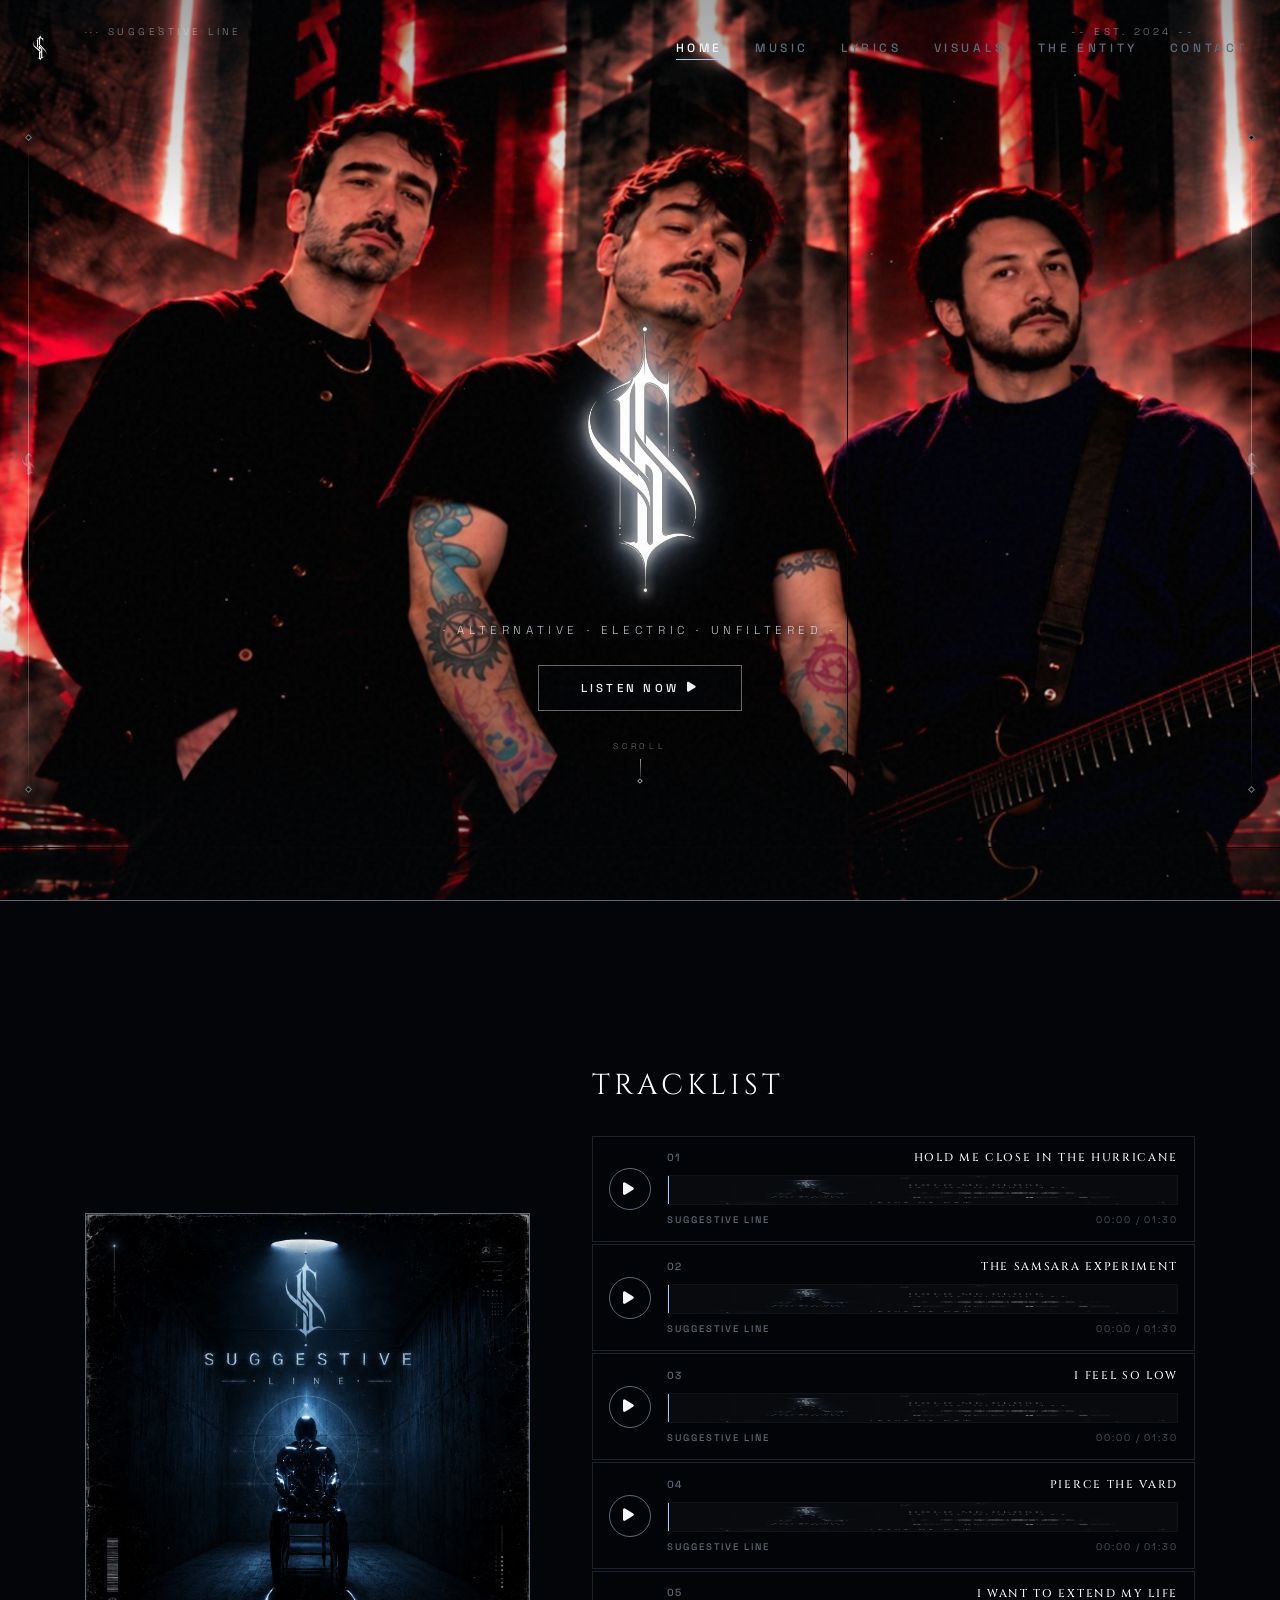
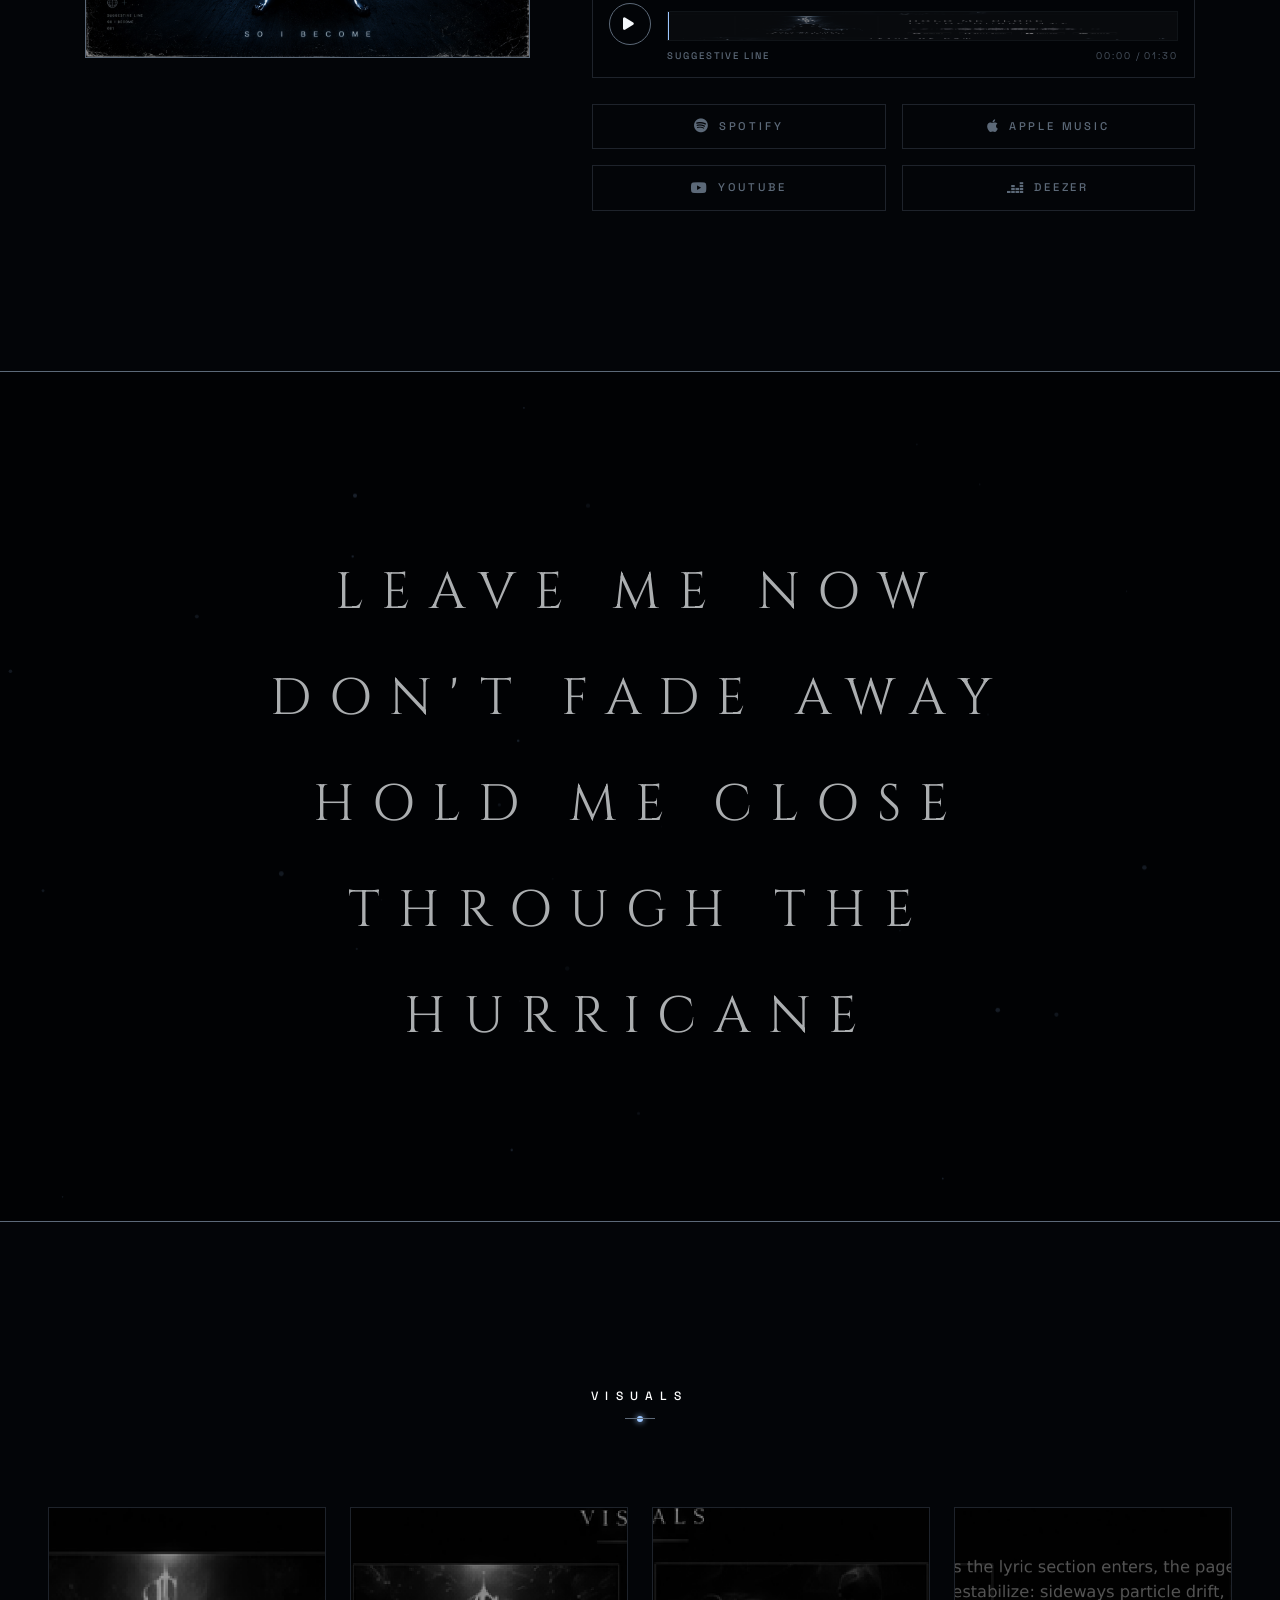
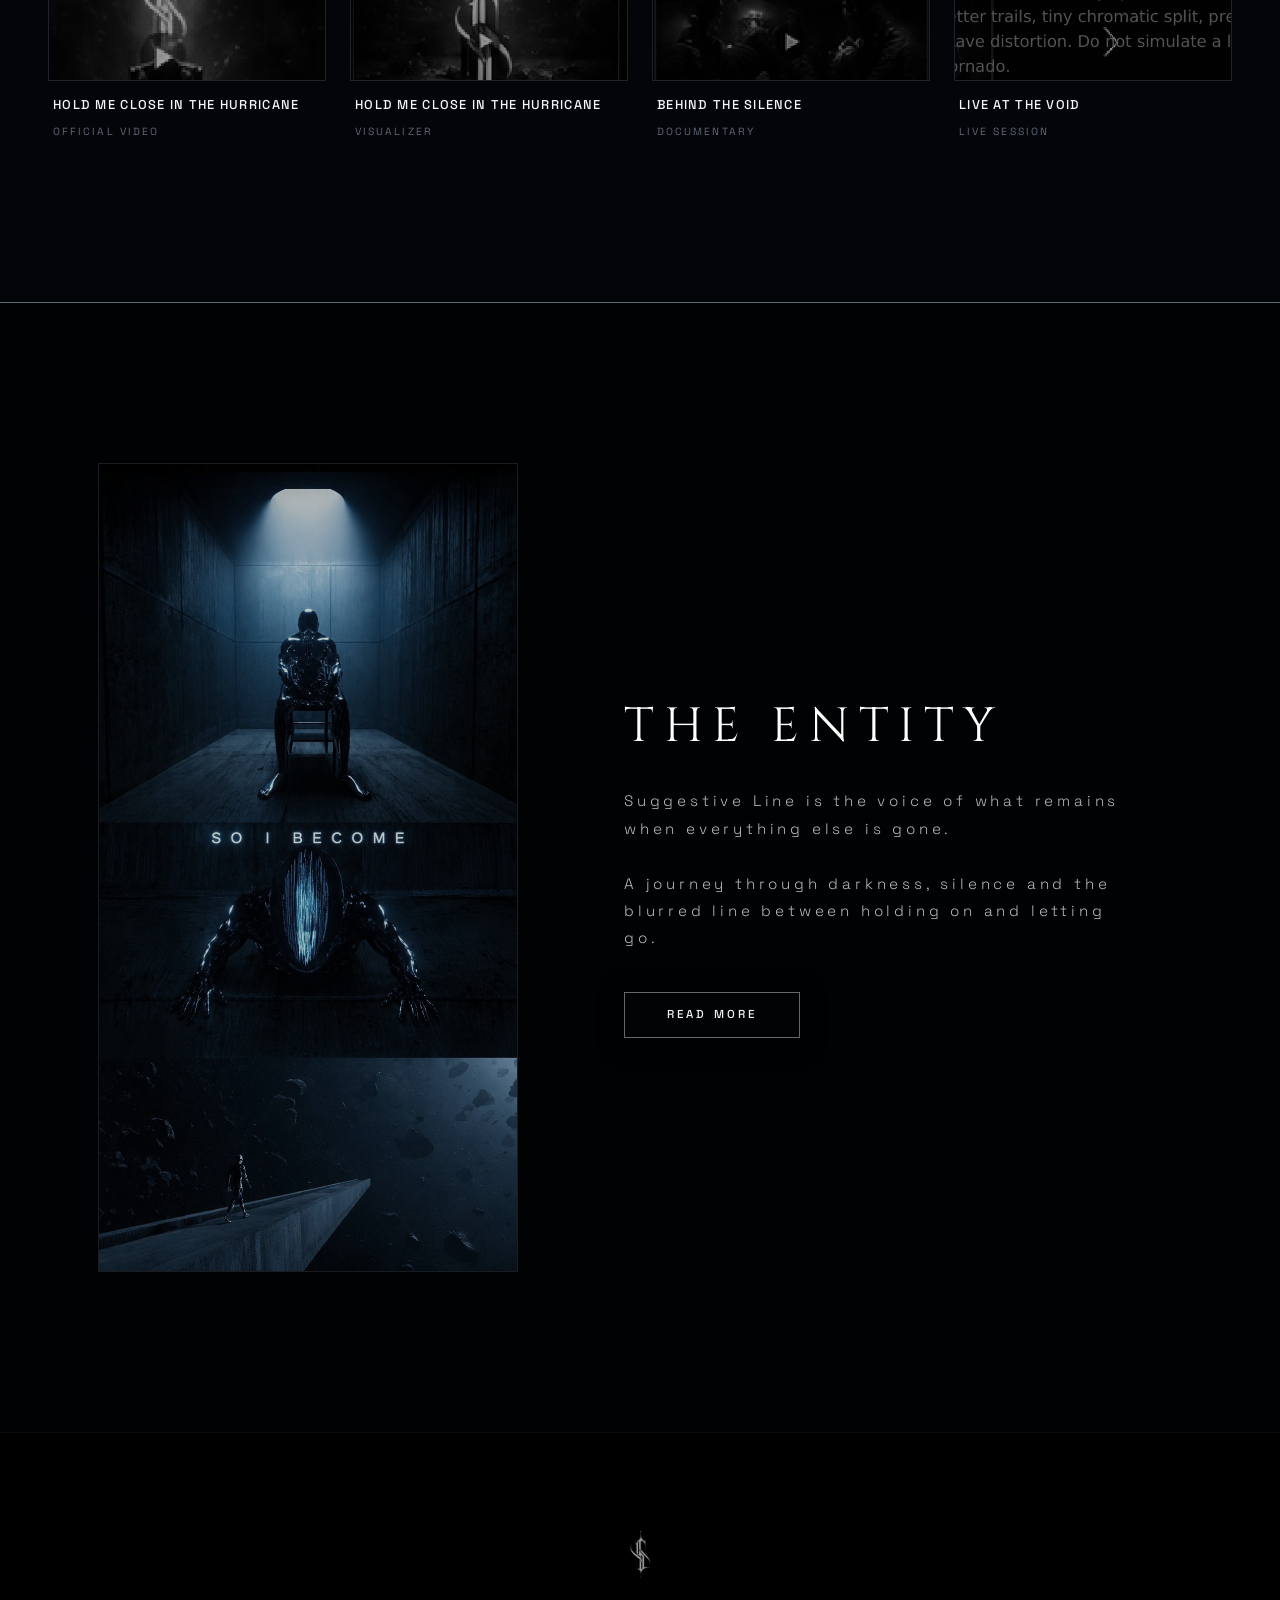
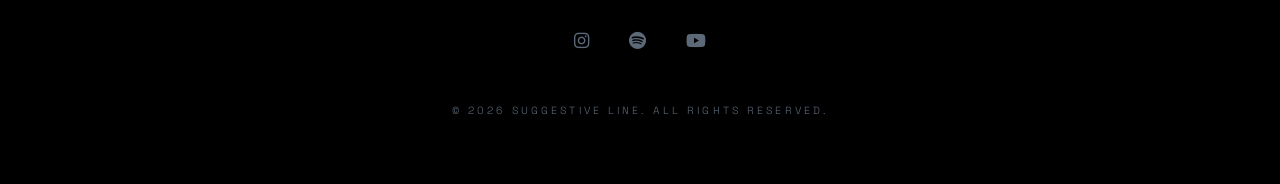
==== commit cf7f4b33: "Update hero background images with new band photo and configure CNAME www.suggestiveline.cl" ====
--- a/index.html
+++ b/index.html
@@ -86,9 +86,9 @@
         <!-- 1. Background Layer: Pure Band Photography without UI elements -->
         <div class="hero-bg-container">
             <picture class="hero-picture">
-                <source media="(max-width: 768px)" srcset="assets/hero_band_mobile.png?v=11.0">
-                <source media="(orientation: portrait) and (max-width: 1024px)" srcset="assets/hero_band_mobile.png?v=11.0">
-                <img src="assets/hero_band.jpg?v=11.0" alt="Suggestive Line Band" class="hero-band-bg">
+                <source media="(max-width: 768px)" srcset="assets/hero_band_mobile.png?v=12.0">
+                <source media="(orientation: portrait) and (max-width: 1024px)" srcset="assets/hero_band_mobile.png?v=12.0">
+                <img src="assets/hero_band.jpg?v=12.0" alt="Suggestive Line Band" class="hero-band-bg">
             </picture>
         </div>
         
@@ -440,7 +440,7 @@
     <script src="https://cdn.jsdelivr.net/npm/bootstrap@4.6.2/dist/js/bootstrap.bundle.min.js" integrity="sha384-Fy6S3B9q64WdZWQUiU+q4/2Lc9npb8tCaSX9FK7E8HnRr0Jz8D6OP9dO5Vg3Q9ct" crossorigin="anonymous"></script>
     
     <!-- Custom JavaScript Interactions -->
-    <script src="script.js?v=11.0"></script>
+    <script src="script.js?v=12.0"></script>
     
     <!-- Audio-lyrics bridge script (Optional extra for lyrics canvas) -->
     <script>
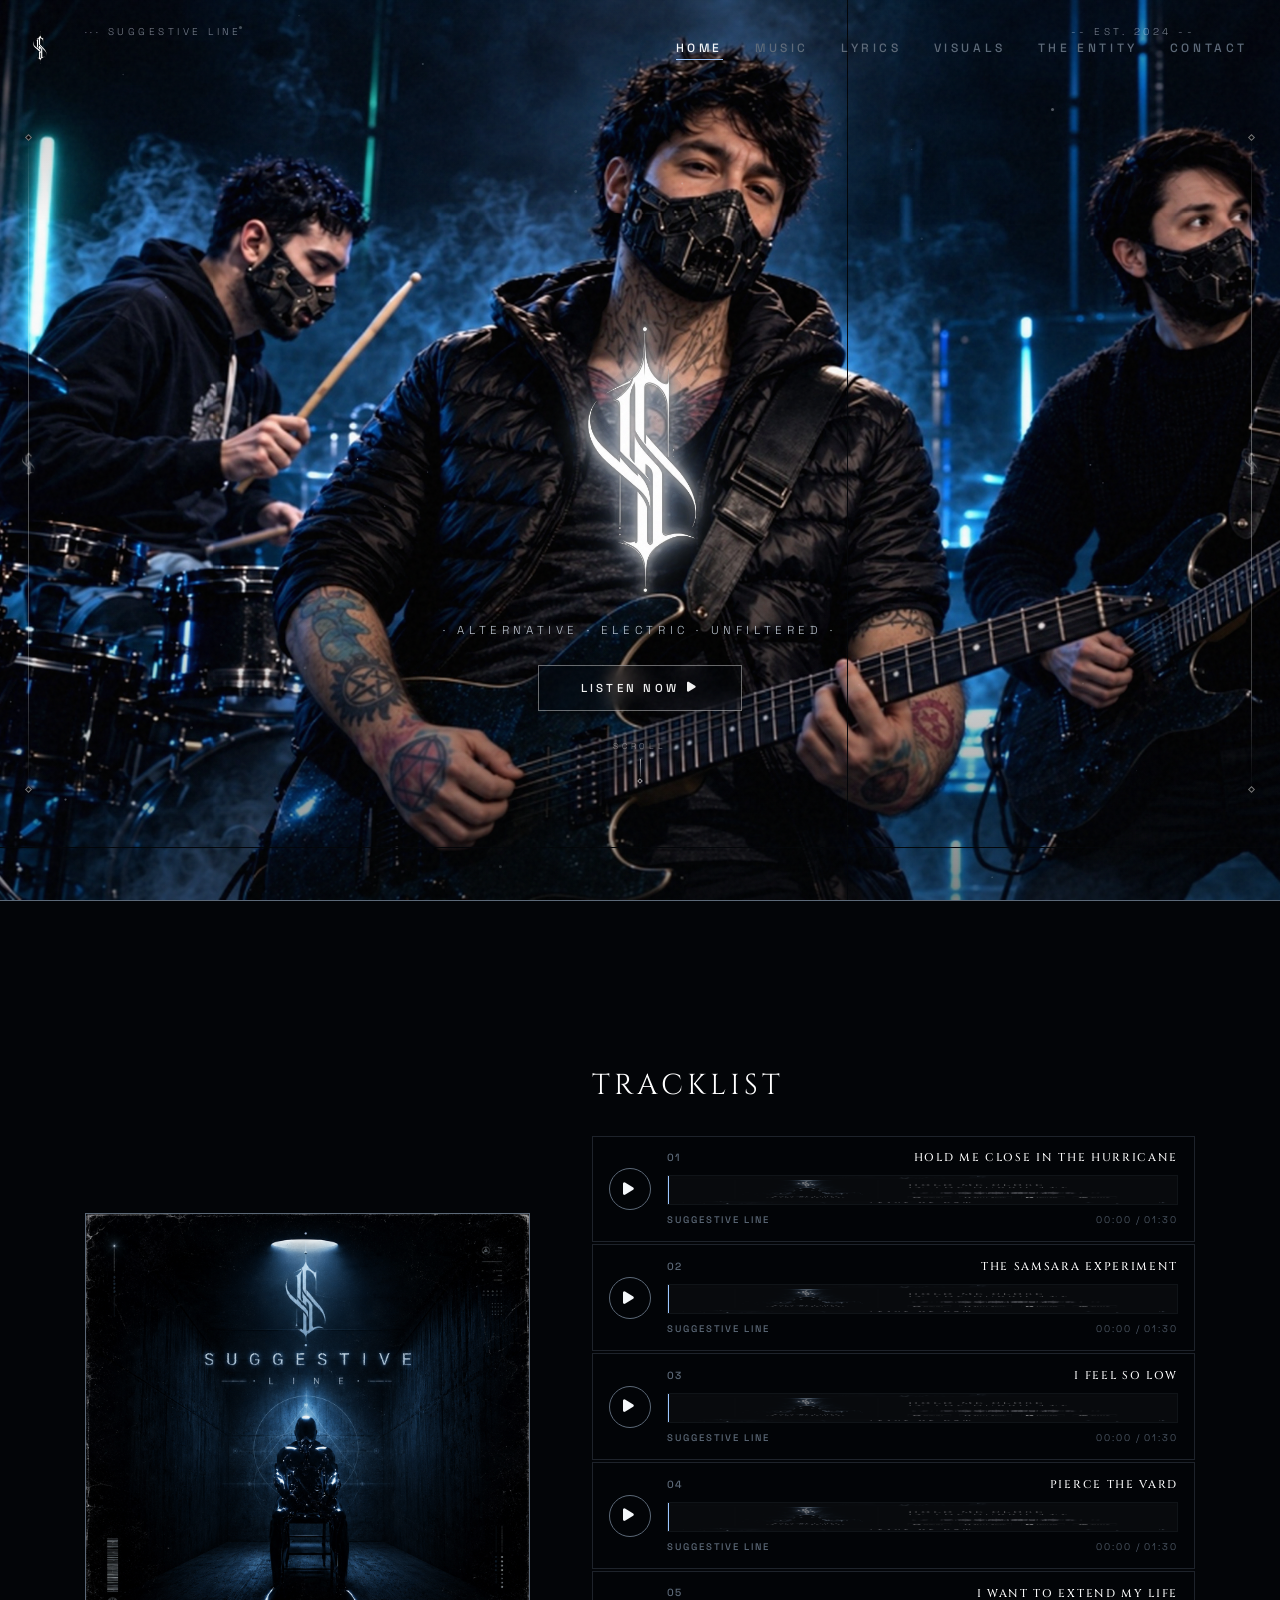
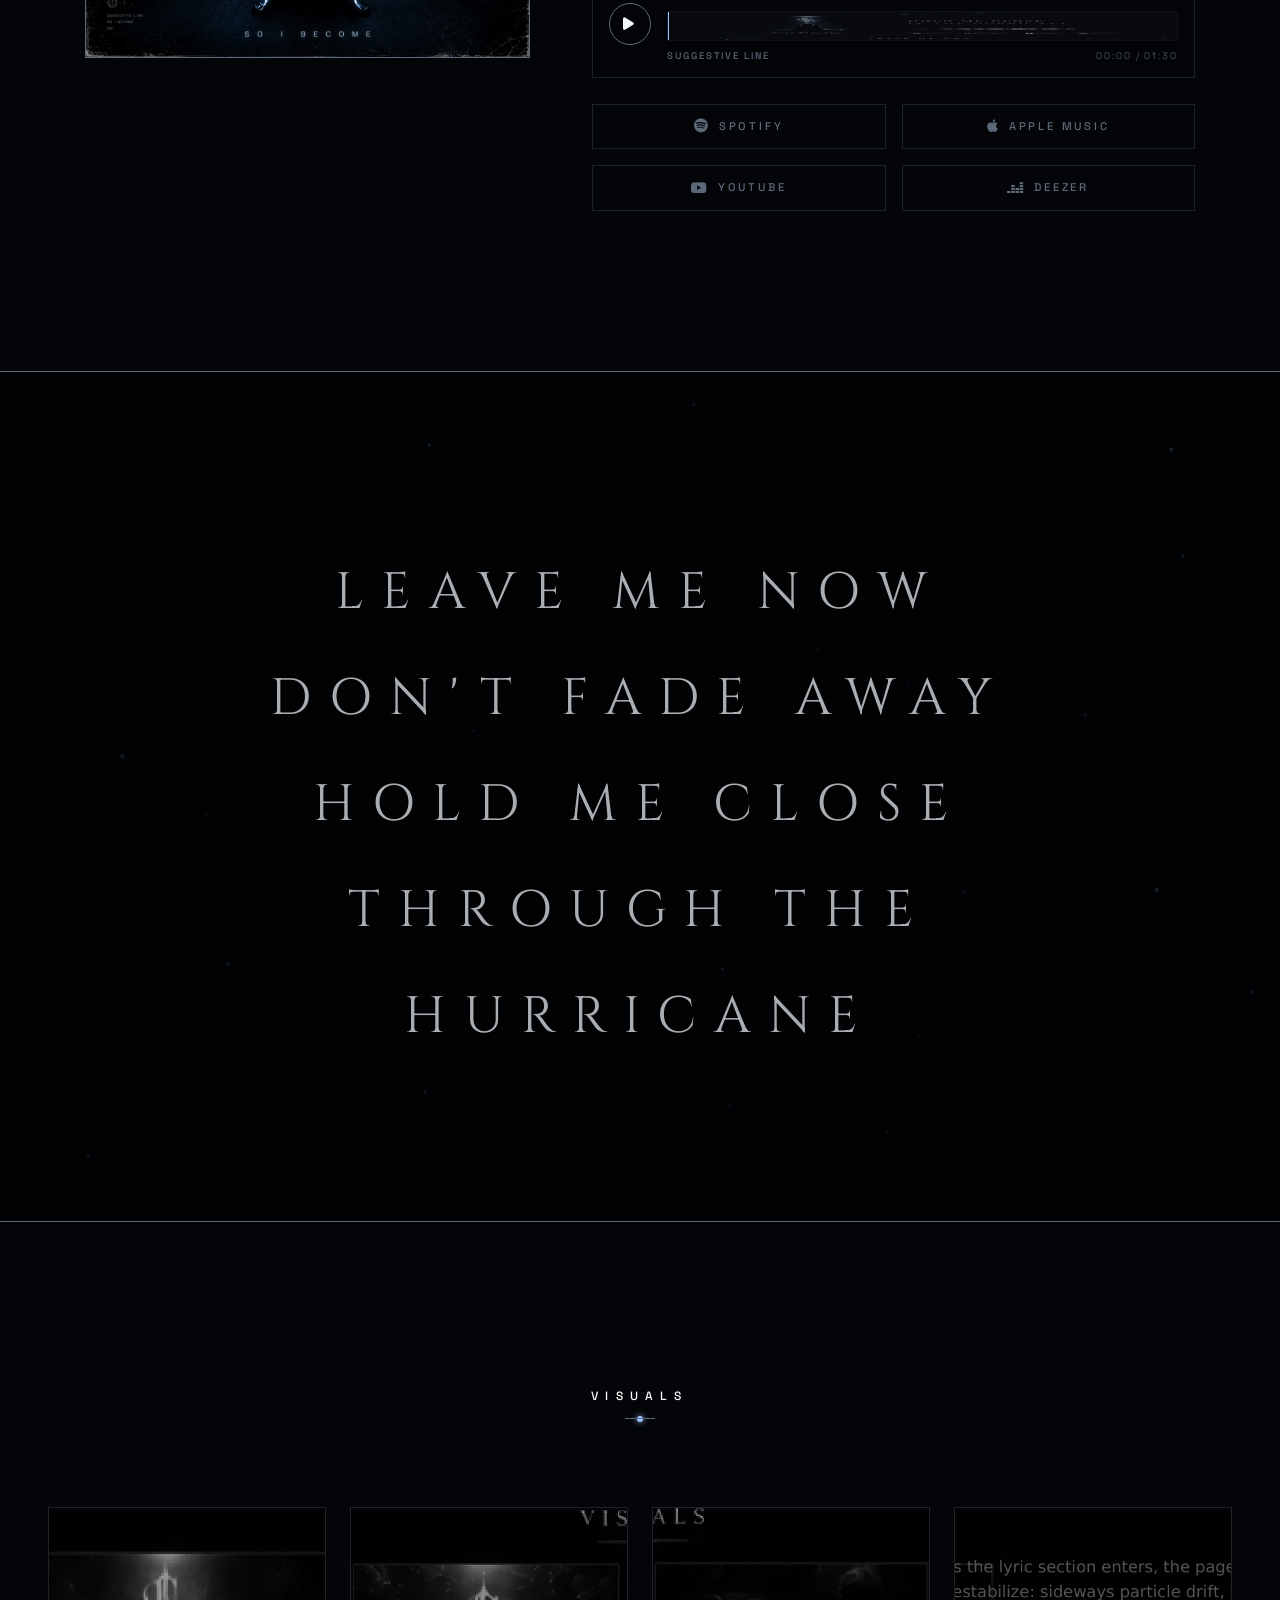
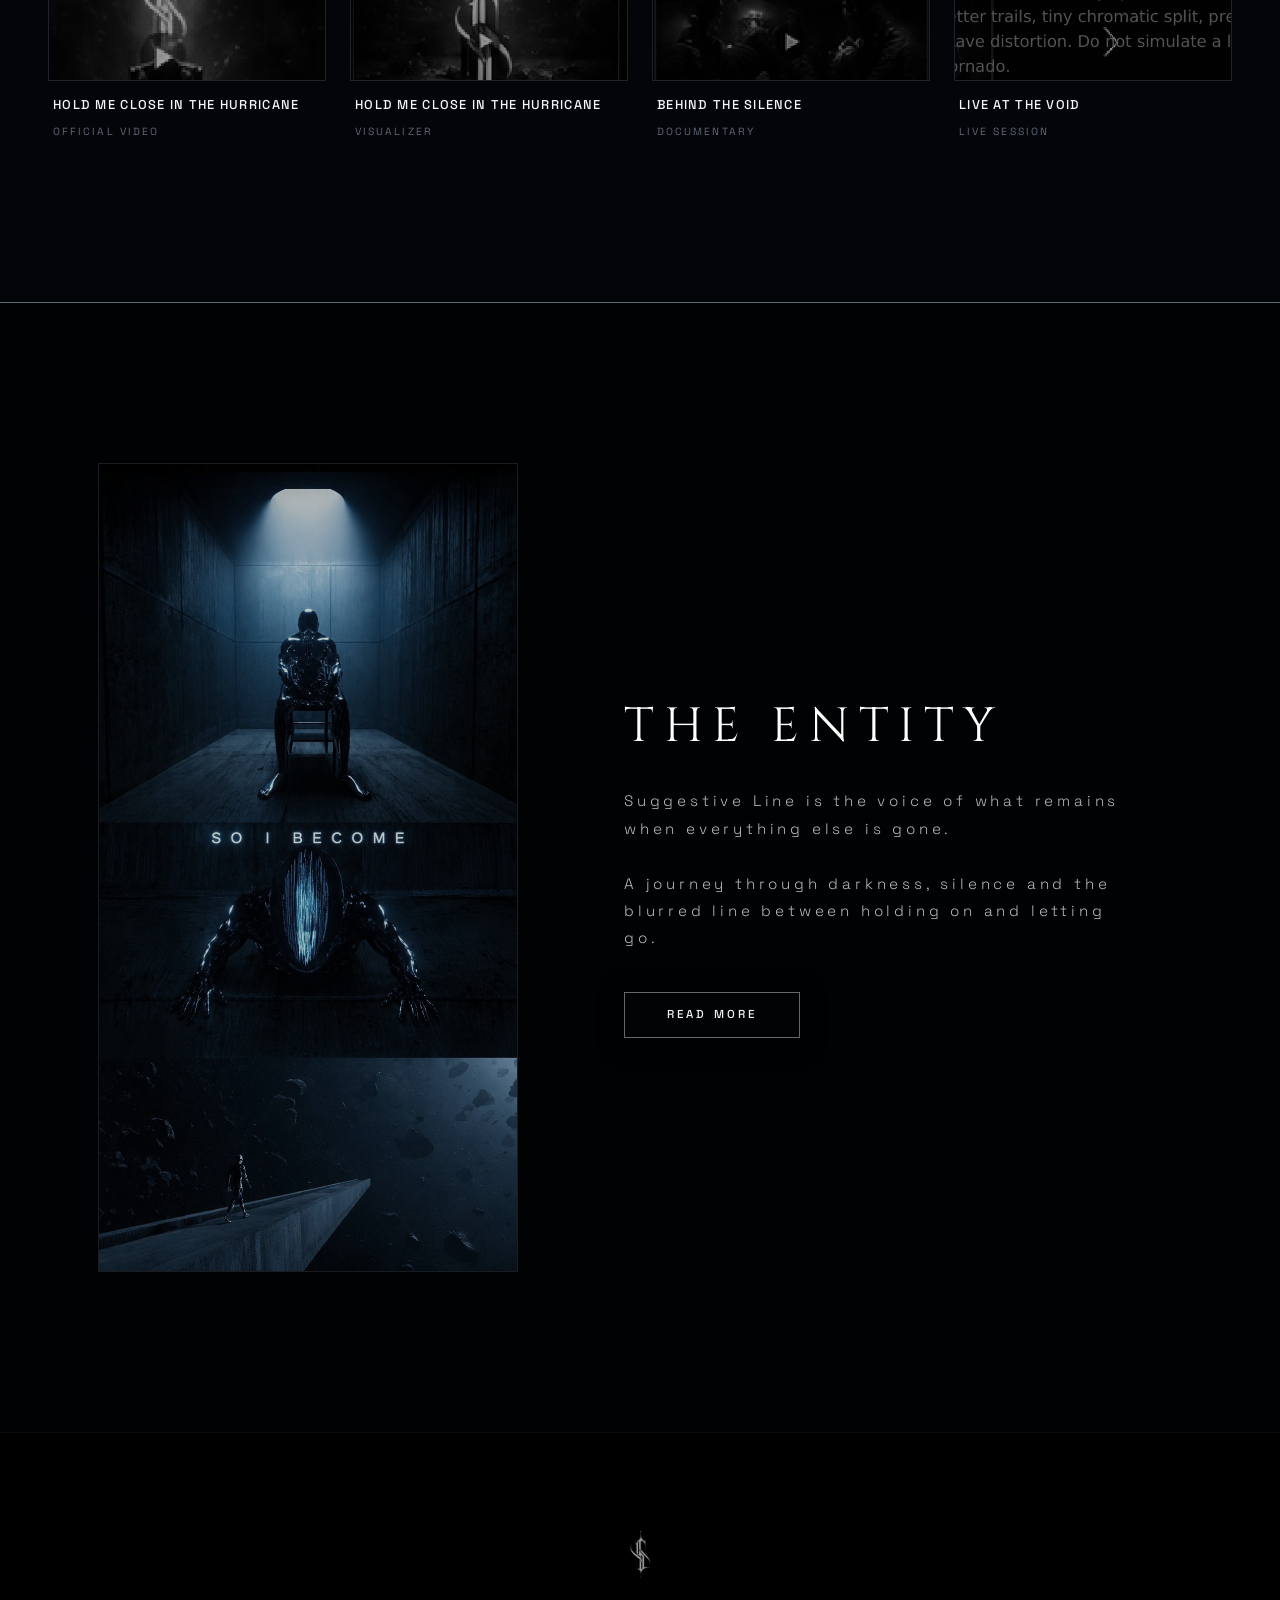
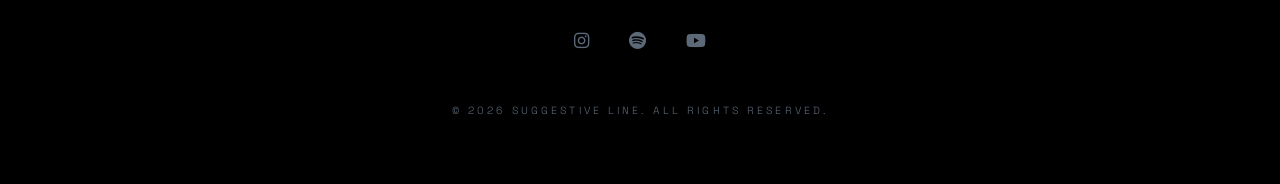
==== commit 1655d828: "Update hero background with new band photo and configure the_samsara_experiment.mpeg with cache bust" ====
--- a/index.html
+++ b/index.html
@@ -86,9 +86,9 @@
         <!-- 1. Background Layer: Pure Band Photography without UI elements -->
         <div class="hero-bg-container">
             <picture class="hero-picture">
-                <source media="(max-width: 768px)" srcset="assets/hero_band_mobile.png?v=12.0">
-                <source media="(orientation: portrait) and (max-width: 1024px)" srcset="assets/hero_band_mobile.png?v=12.0">
-                <img src="assets/hero_band.jpg?v=12.0" alt="Suggestive Line Band" class="hero-band-bg">
+                <source media="(max-width: 768px)" srcset="assets/hero_band_mobile.png?v=15.0">
+                <source media="(orientation: portrait) and (max-width: 1024px)" srcset="assets/hero_band_mobile.png?v=15.0">
+                <img src="assets/hero_band.jpg?v=15.0" alt="Suggestive Line Band" class="hero-band-bg">
             </picture>
         </div>
         
@@ -157,11 +157,11 @@
                         <h2 class="release-title font-heading text-white" style="font-size: clamp(1.2rem, 2.5vw, 1.8rem); margin-bottom: 2rem;">TRACKLIST</h2>
                         
                         <!-- Hidden audio elements -->
-                        <audio id="track-audio-0" preload="auto"><source src="assets/audio.mp3" type="audio/mpeg"></audio>
-                        <audio id="track-audio-1" preload="auto"><source src="assets/track_the_samsara_experiment.mp3" type="audio/mpeg"></audio>
-                        <audio id="track-audio-2" preload="auto"><source src="assets/track_02_i_feel_so_low.mp3" type="audio/mpeg"></audio>
-                        <audio id="track-audio-3" preload="auto"><source src="assets/track_pierce_the_vard.mp3" type="audio/mpeg"></audio>
-                        <audio id="track-audio-4" preload="auto"><source src="assets/track_04_extend_my_life.mp3" type="audio/mpeg"></audio>
+                        <audio id="track-audio-0" preload="none"><source src="assets/audio.mp3?v=15.0" type="audio/mpeg"></audio>
+                        <audio id="track-audio-1" preload="none"><source src="assets/the_samsara_experiment.mpeg?v=15.0" type="audio/mpeg"><source src="assets/track_the_samsara_experiment.mp3?v=15.0" type="audio/mpeg"></audio>
+                        <audio id="track-audio-2" preload="none"><source src="assets/track_02_i_feel_so_low.mp3?v=15.0" type="audio/mpeg"></audio>
+                        <audio id="track-audio-3" preload="none"><source src="assets/track_pierce_the_vard.mp3?v=15.0" type="audio/mpeg"></audio>
+                        <audio id="track-audio-4" preload="none"><source src="assets/track_04_extend_my_life.mp3?v=15.0" type="audio/mpeg"></audio>
 
                         <!-- Track 1: Hold Me Close in the Hurricane -->
                         <div class="sc-player track-player" data-track-index="0">
@@ -440,7 +440,7 @@
     <script src="https://cdn.jsdelivr.net/npm/bootstrap@4.6.2/dist/js/bootstrap.bundle.min.js" integrity="sha384-Fy6S3B9q64WdZWQUiU+q4/2Lc9npb8tCaSX9FK7E8HnRr0Jz8D6OP9dO5Vg3Q9ct" crossorigin="anonymous"></script>
     
     <!-- Custom JavaScript Interactions -->
-    <script src="script.js?v=12.0"></script>
+    <script src="script.js?v=15.0"></script>
     
     <!-- Audio-lyrics bridge script (Optional extra for lyrics canvas) -->
     <script>
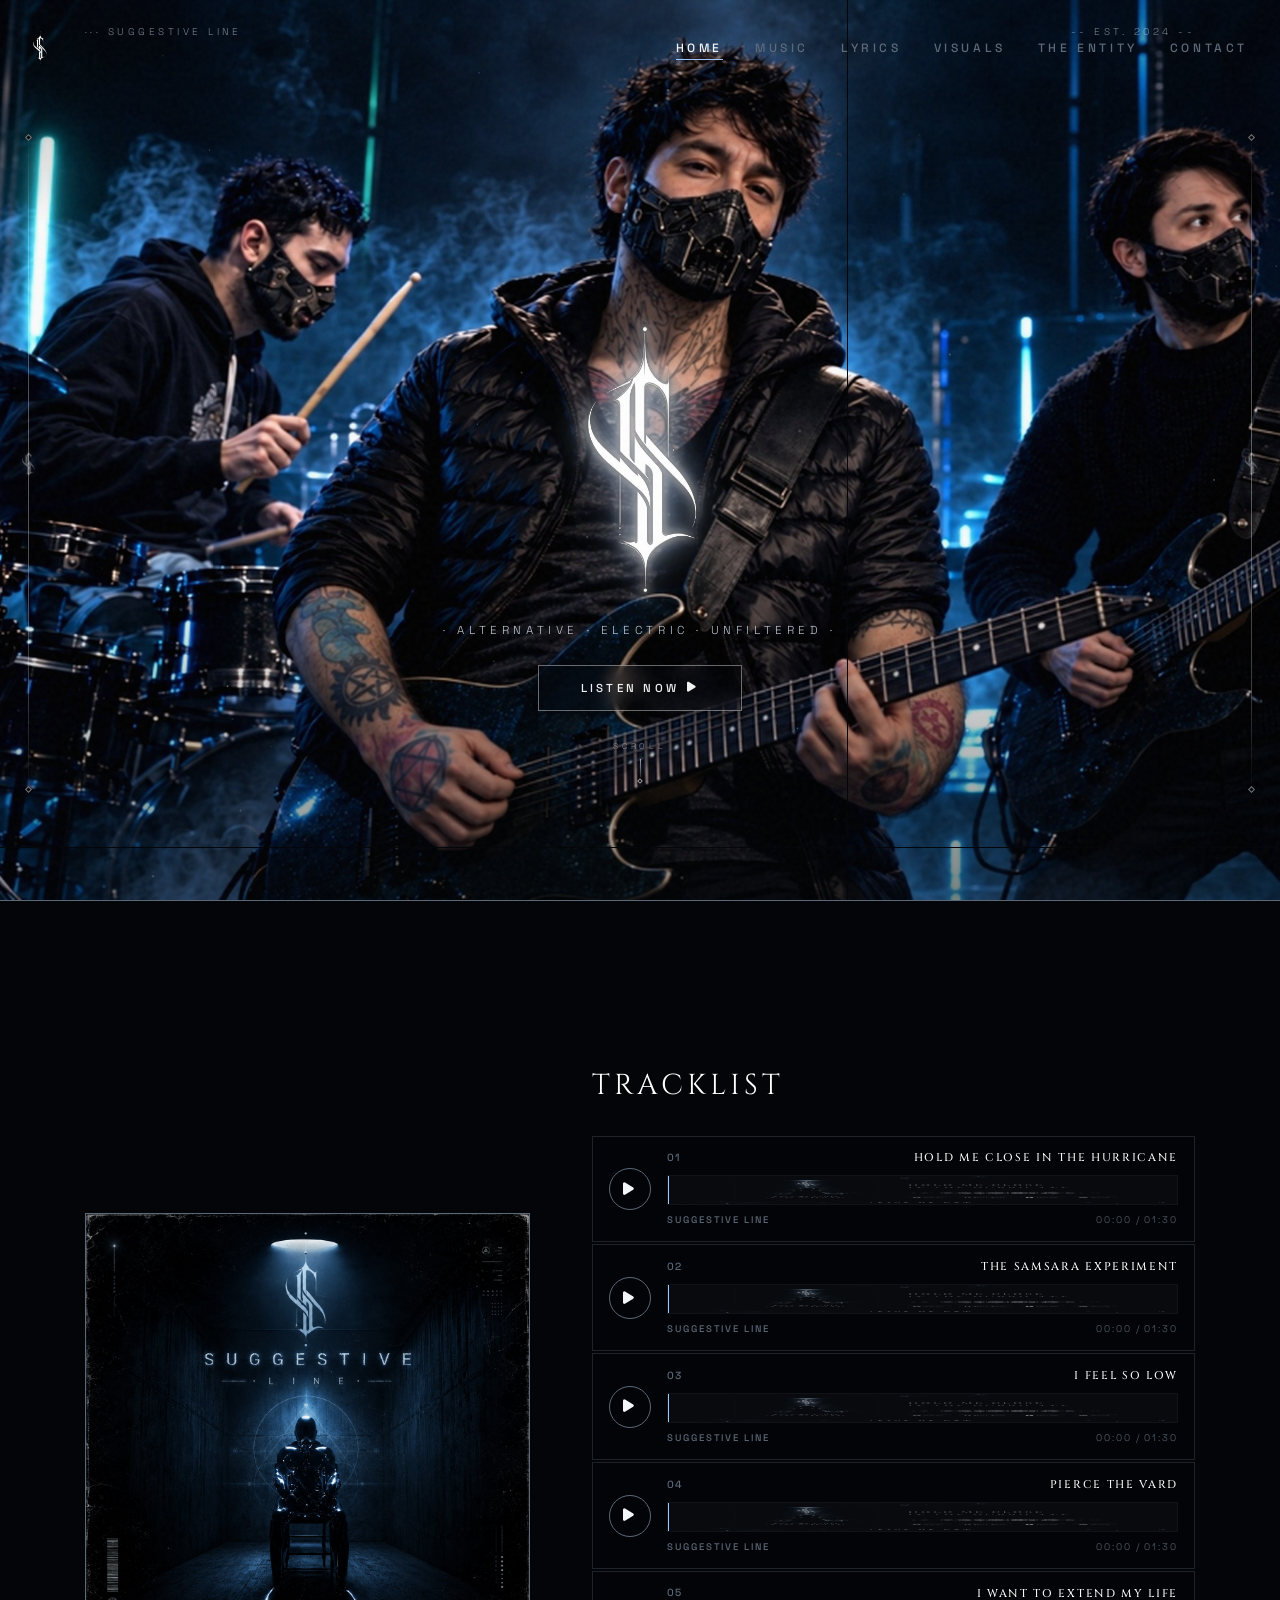
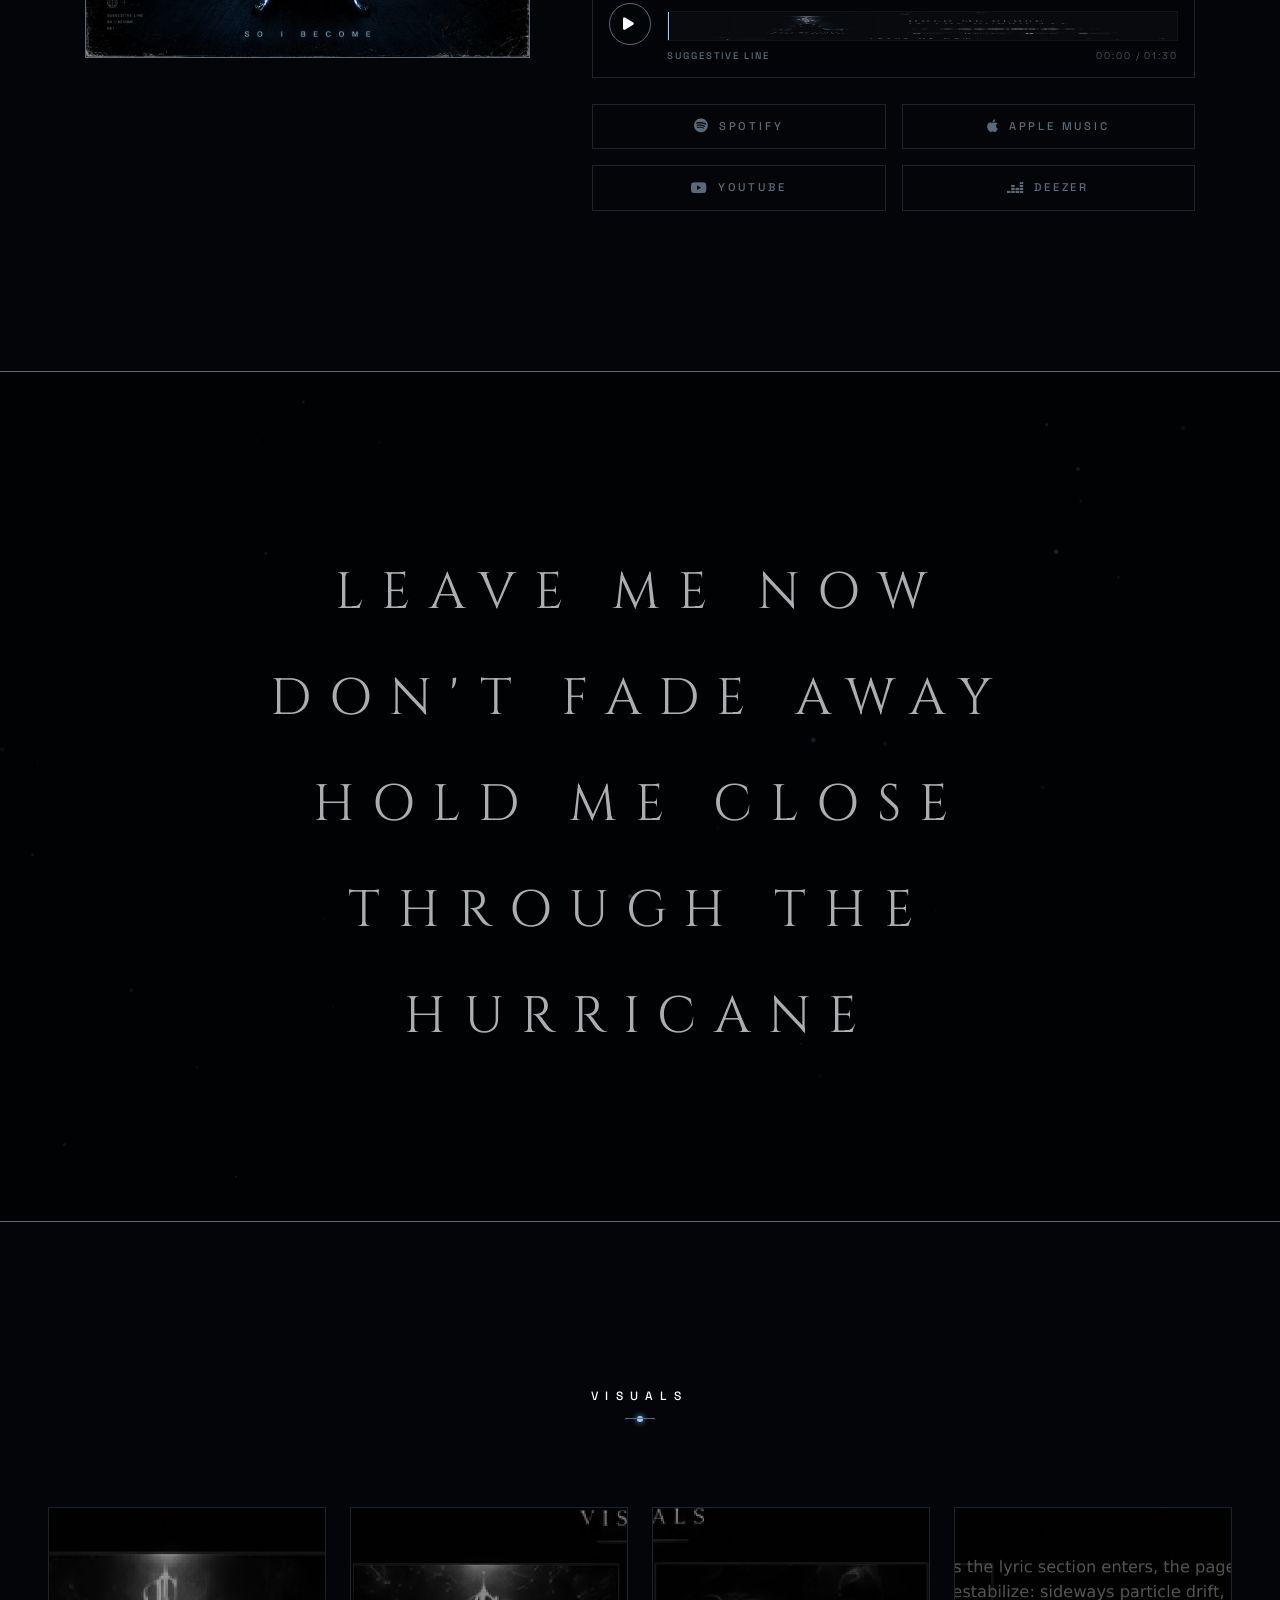
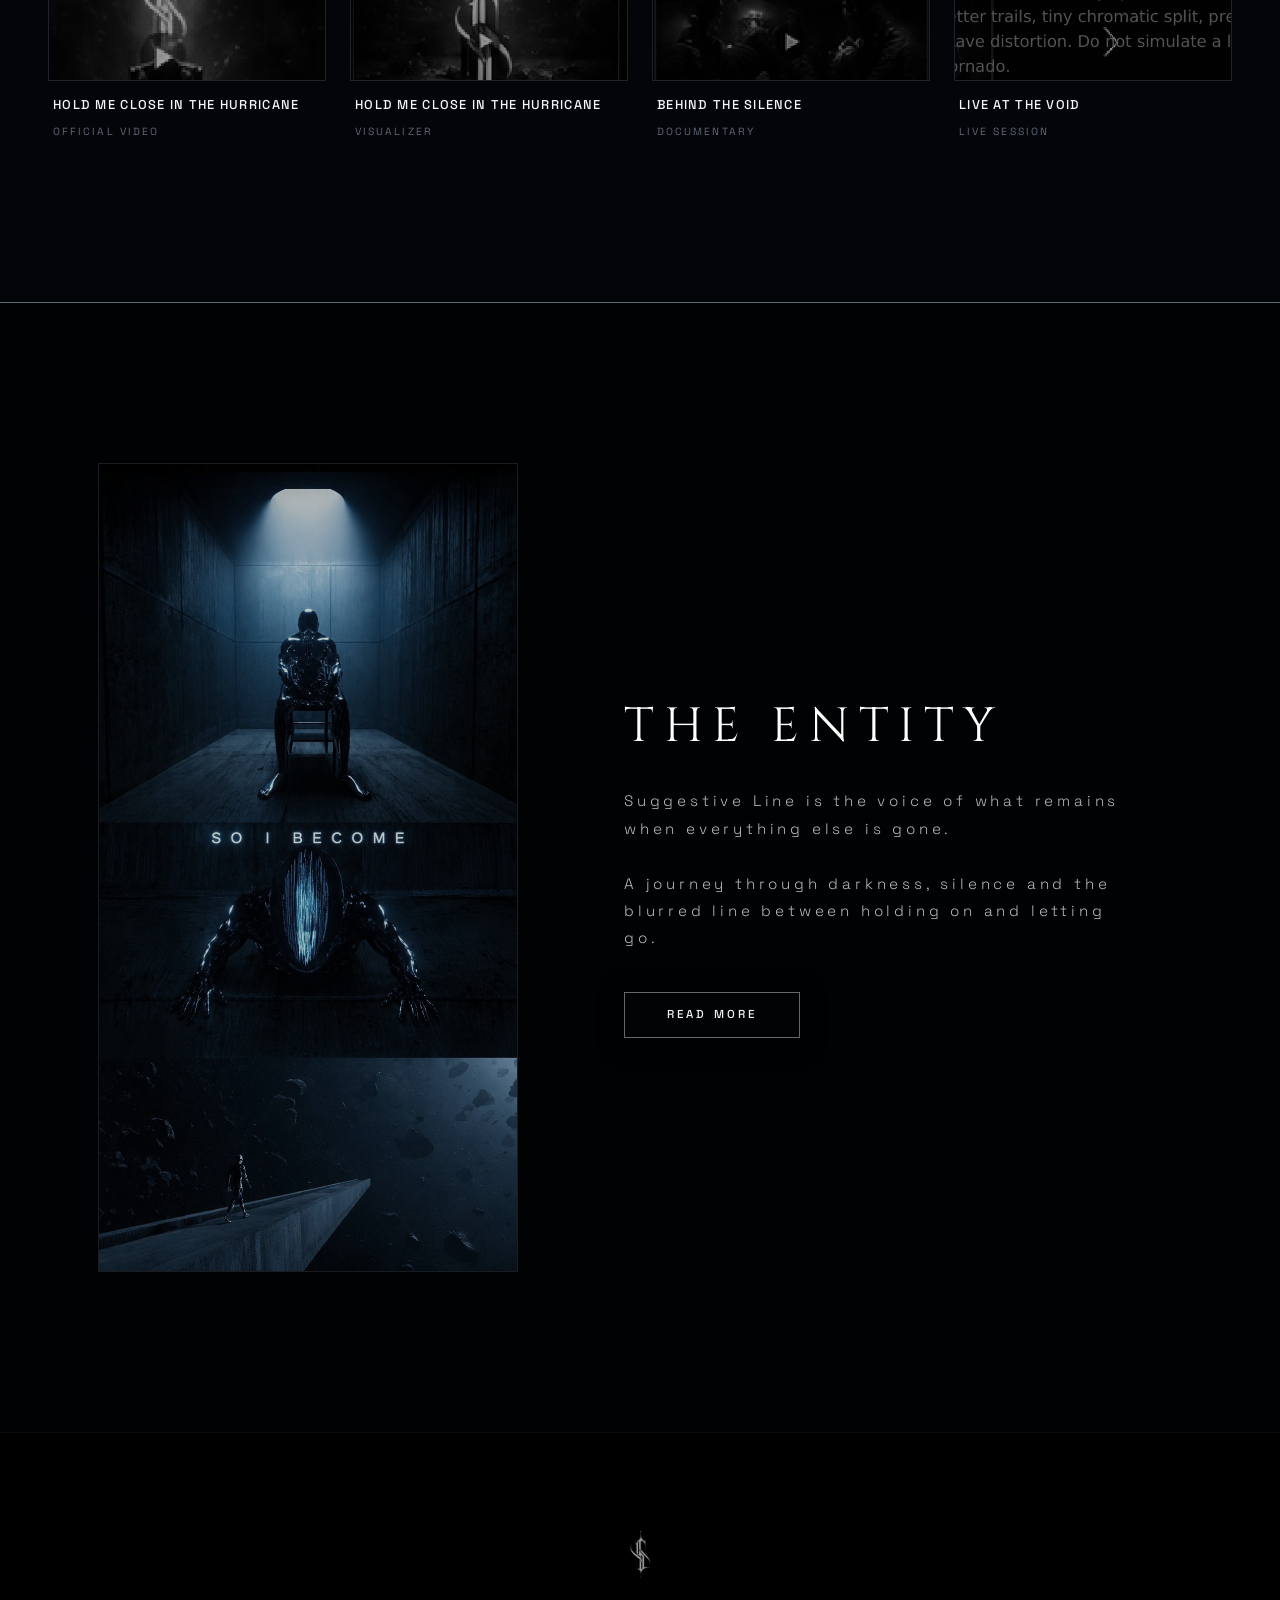
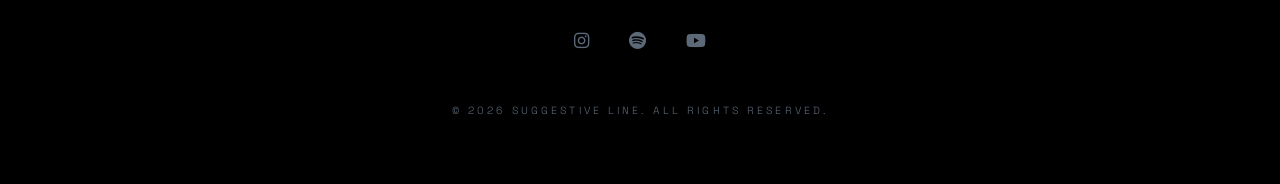
==== commit bfc8fcd0: "Update mobile hero background with Side B inverted reflection using blue band photo and bump cache t" ====
--- a/index.html
+++ b/index.html
@@ -86,9 +86,9 @@
         <!-- 1. Background Layer: Pure Band Photography without UI elements -->
         <div class="hero-bg-container">
             <picture class="hero-picture">
-                <source media="(max-width: 768px)" srcset="assets/hero_band_mobile.png?v=15.0">
-                <source media="(orientation: portrait) and (max-width: 1024px)" srcset="assets/hero_band_mobile.png?v=15.0">
-                <img src="assets/hero_band.jpg?v=15.0" alt="Suggestive Line Band" class="hero-band-bg">
+                <source media="(max-width: 768px)" srcset="assets/hero_band_mobile.png?v=16.0">
+                <source media="(orientation: portrait) and (max-width: 1024px)" srcset="assets/hero_band_mobile.png?v=16.0">
+                <img src="assets/hero_band.jpg?v=16.0" alt="Suggestive Line Band" class="hero-band-bg">
             </picture>
         </div>
         
@@ -440,7 +440,7 @@
     <script src="https://cdn.jsdelivr.net/npm/bootstrap@4.6.2/dist/js/bootstrap.bundle.min.js" integrity="sha384-Fy6S3B9q64WdZWQUiU+q4/2Lc9npb8tCaSX9FK7E8HnRr0Jz8D6OP9dO5Vg3Q9ct" crossorigin="anonymous"></script>
     
     <!-- Custom JavaScript Interactions -->
-    <script src="script.js?v=15.0"></script>
+    <script src="script.js?v=16.0"></script>
     
     <!-- Audio-lyrics bridge script (Optional extra for lyrics canvas) -->
     <script>
